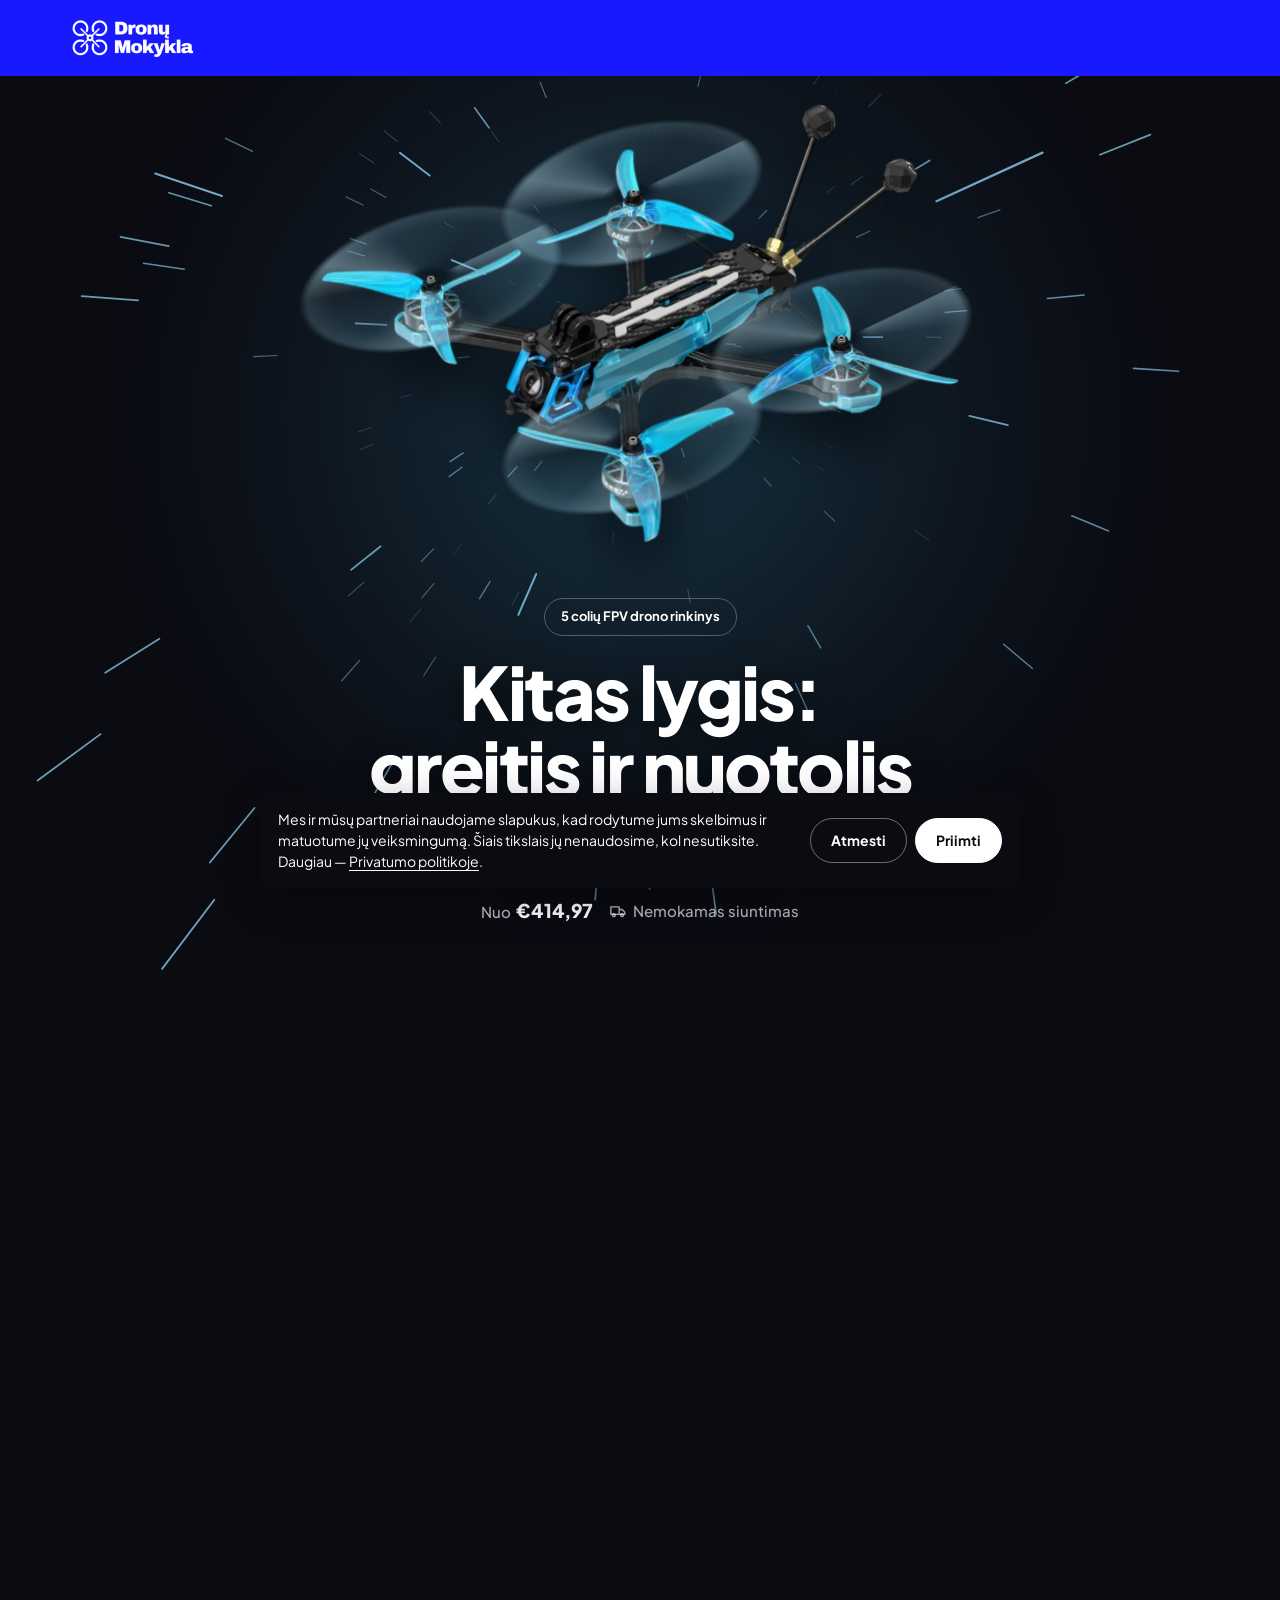
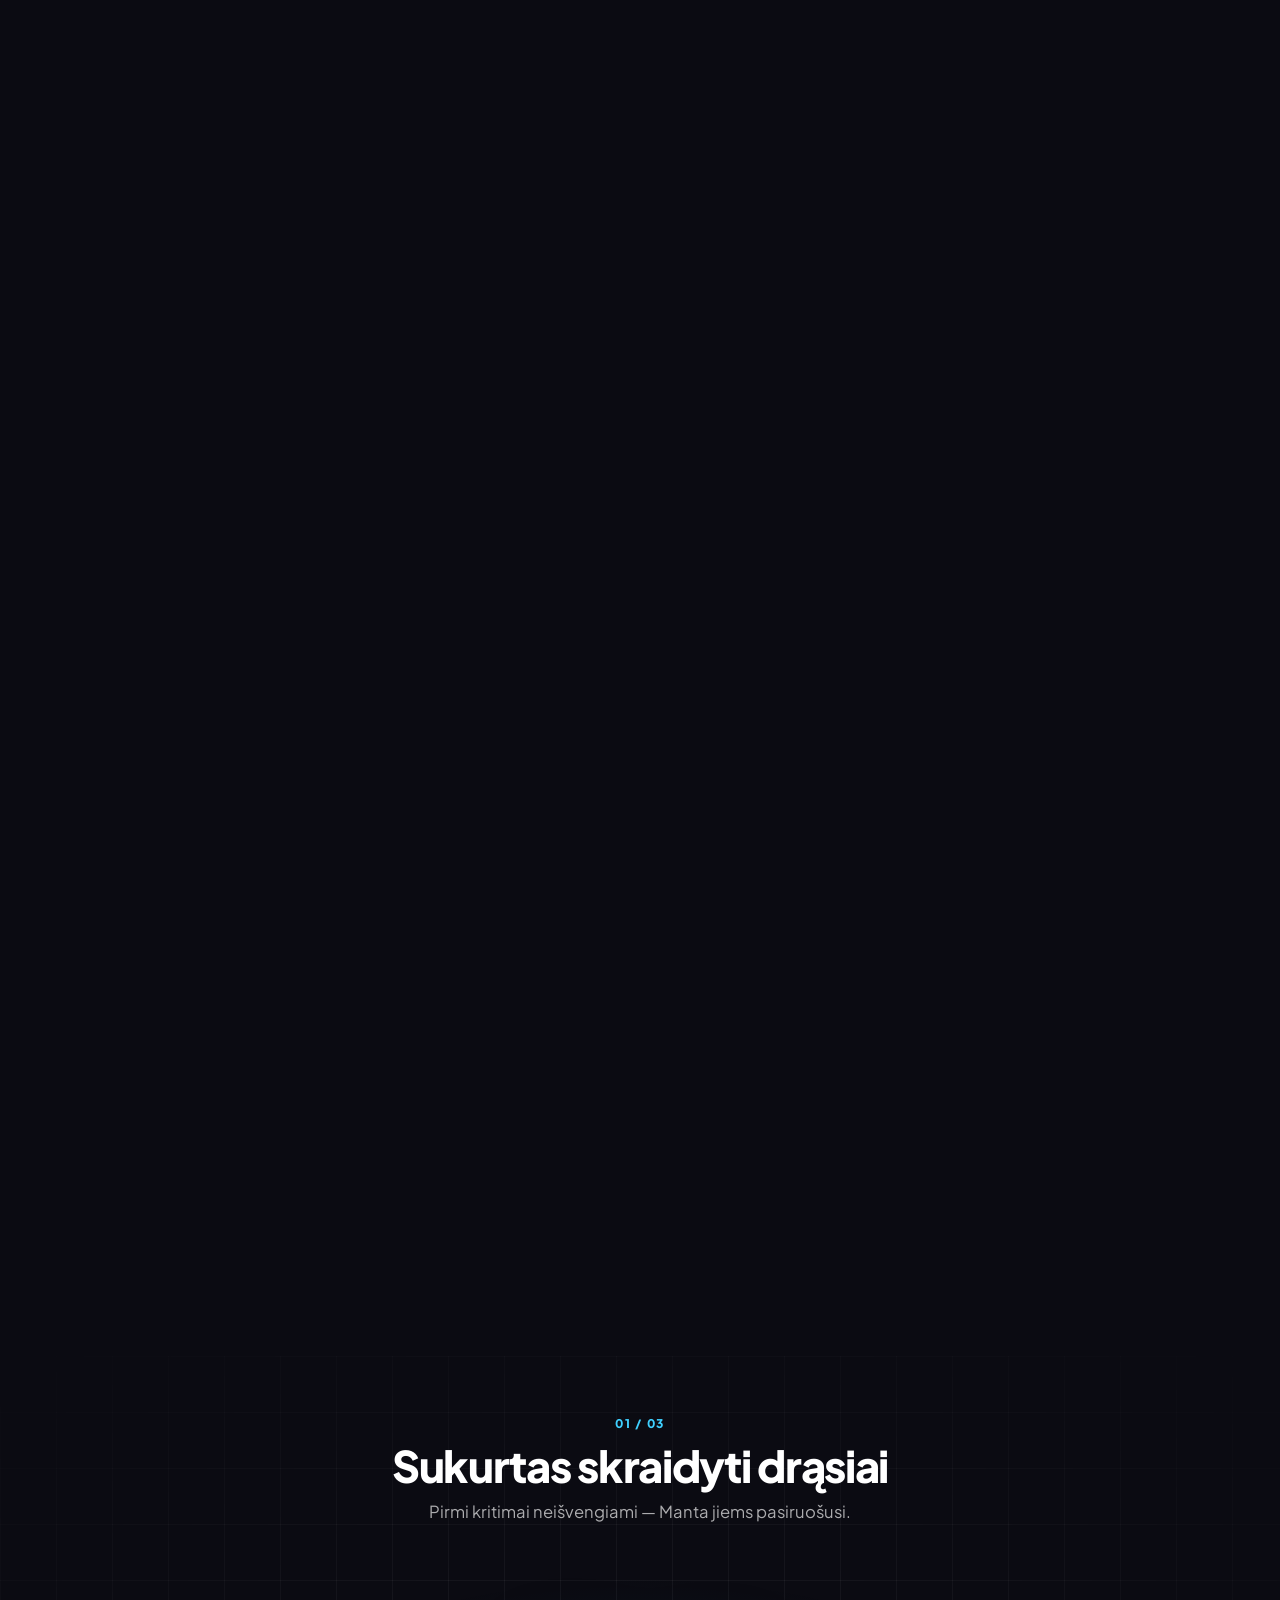
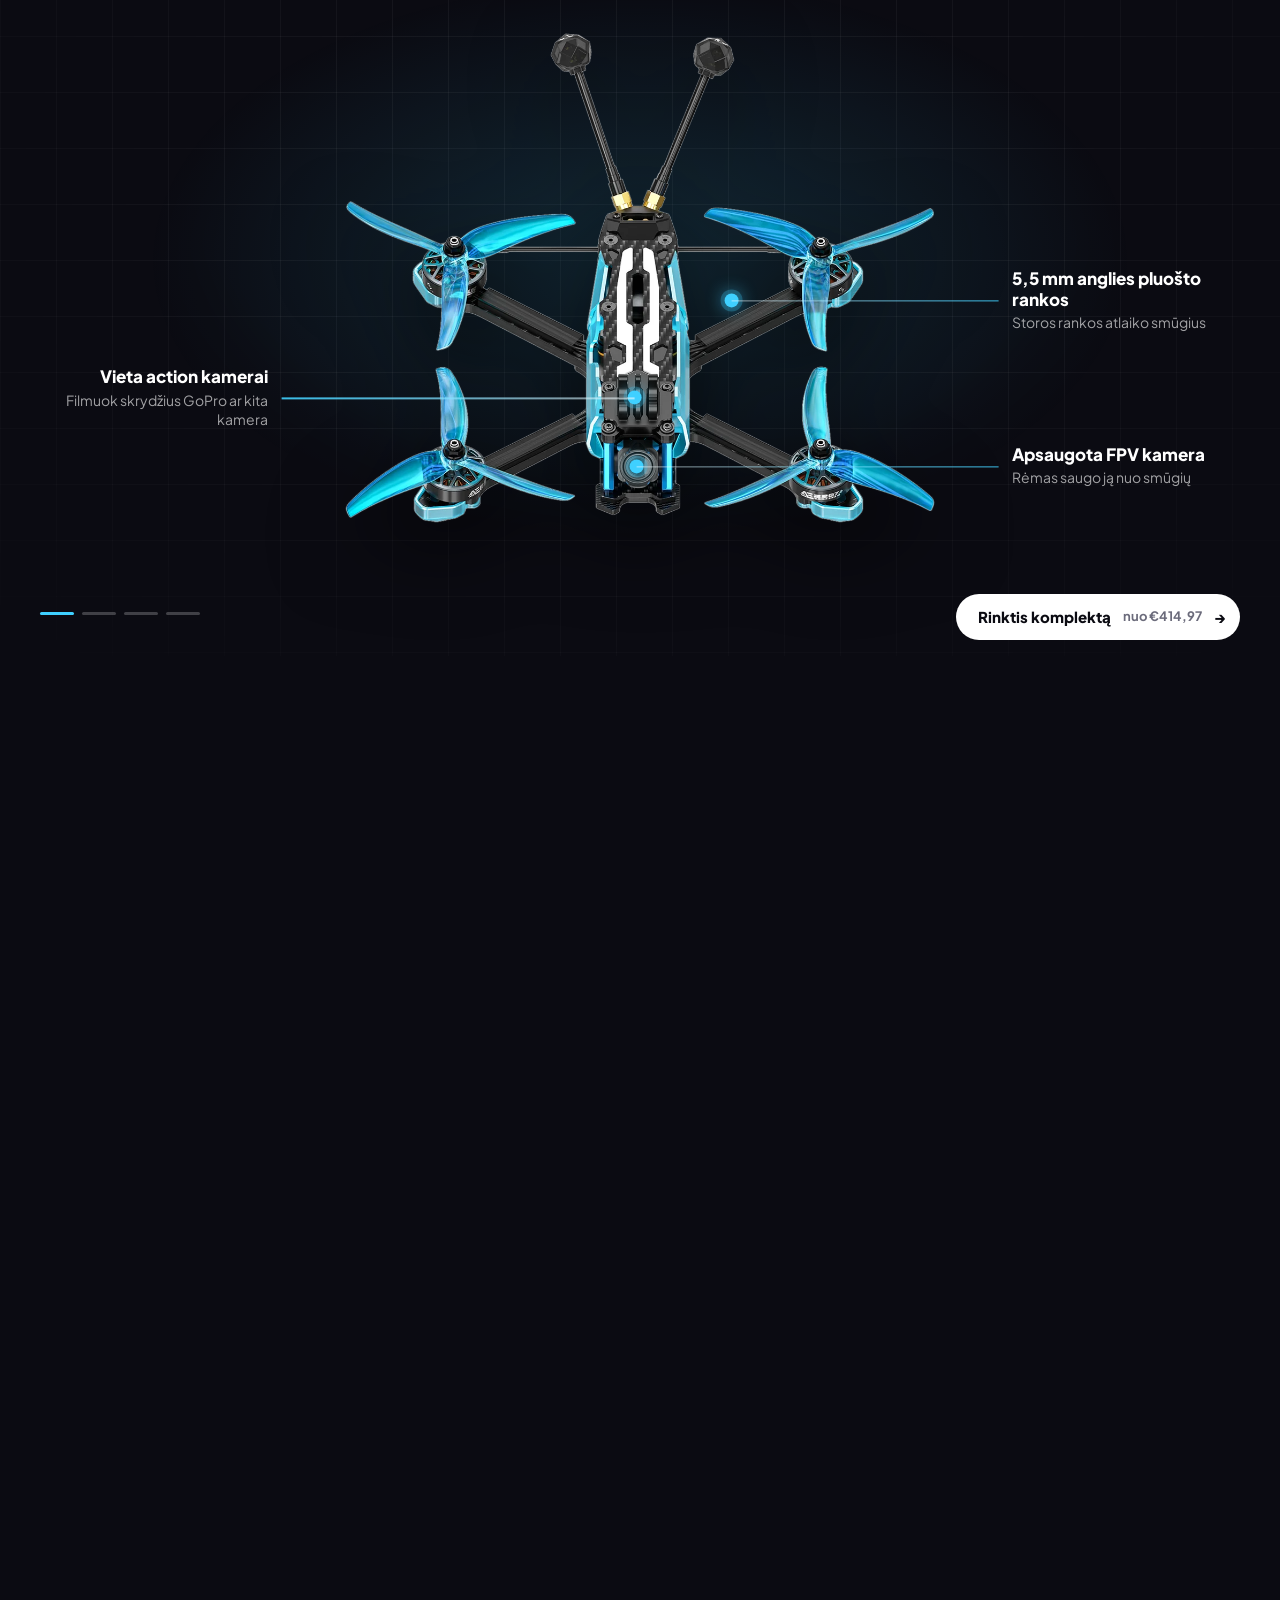
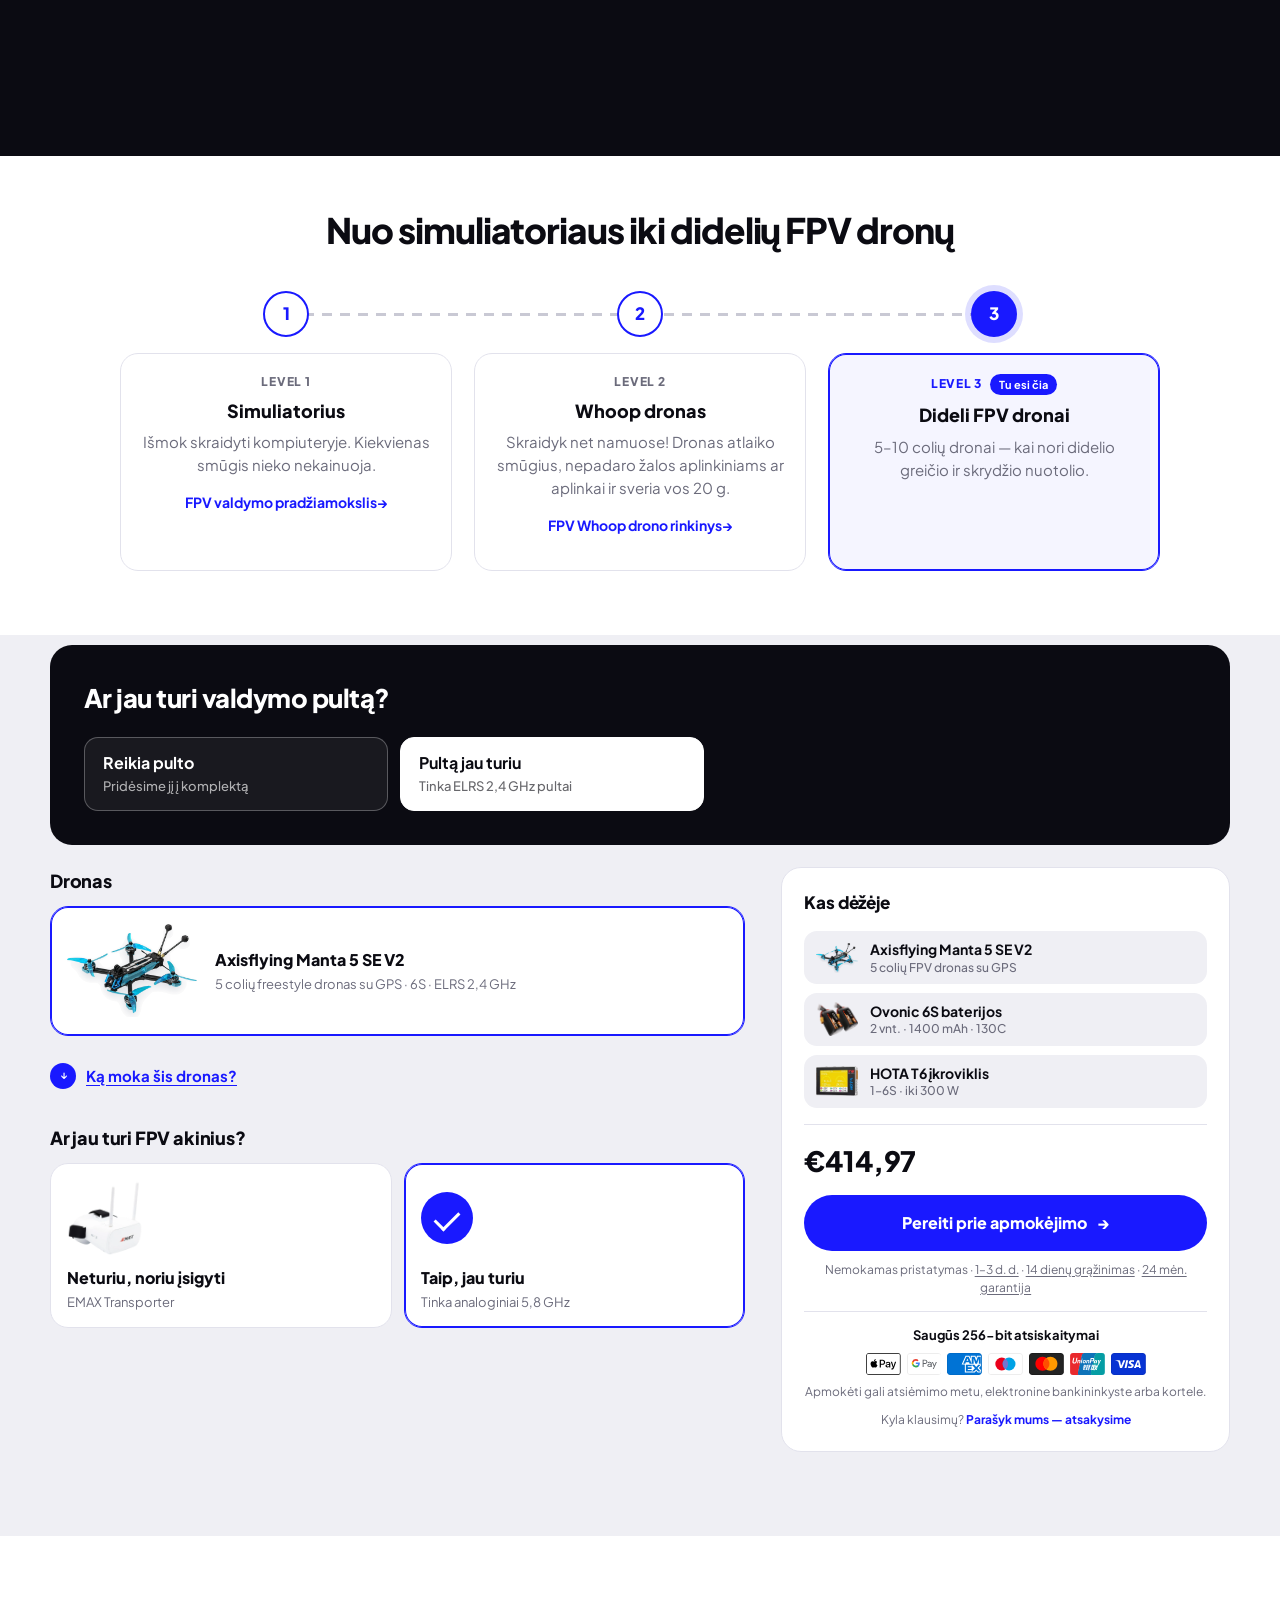
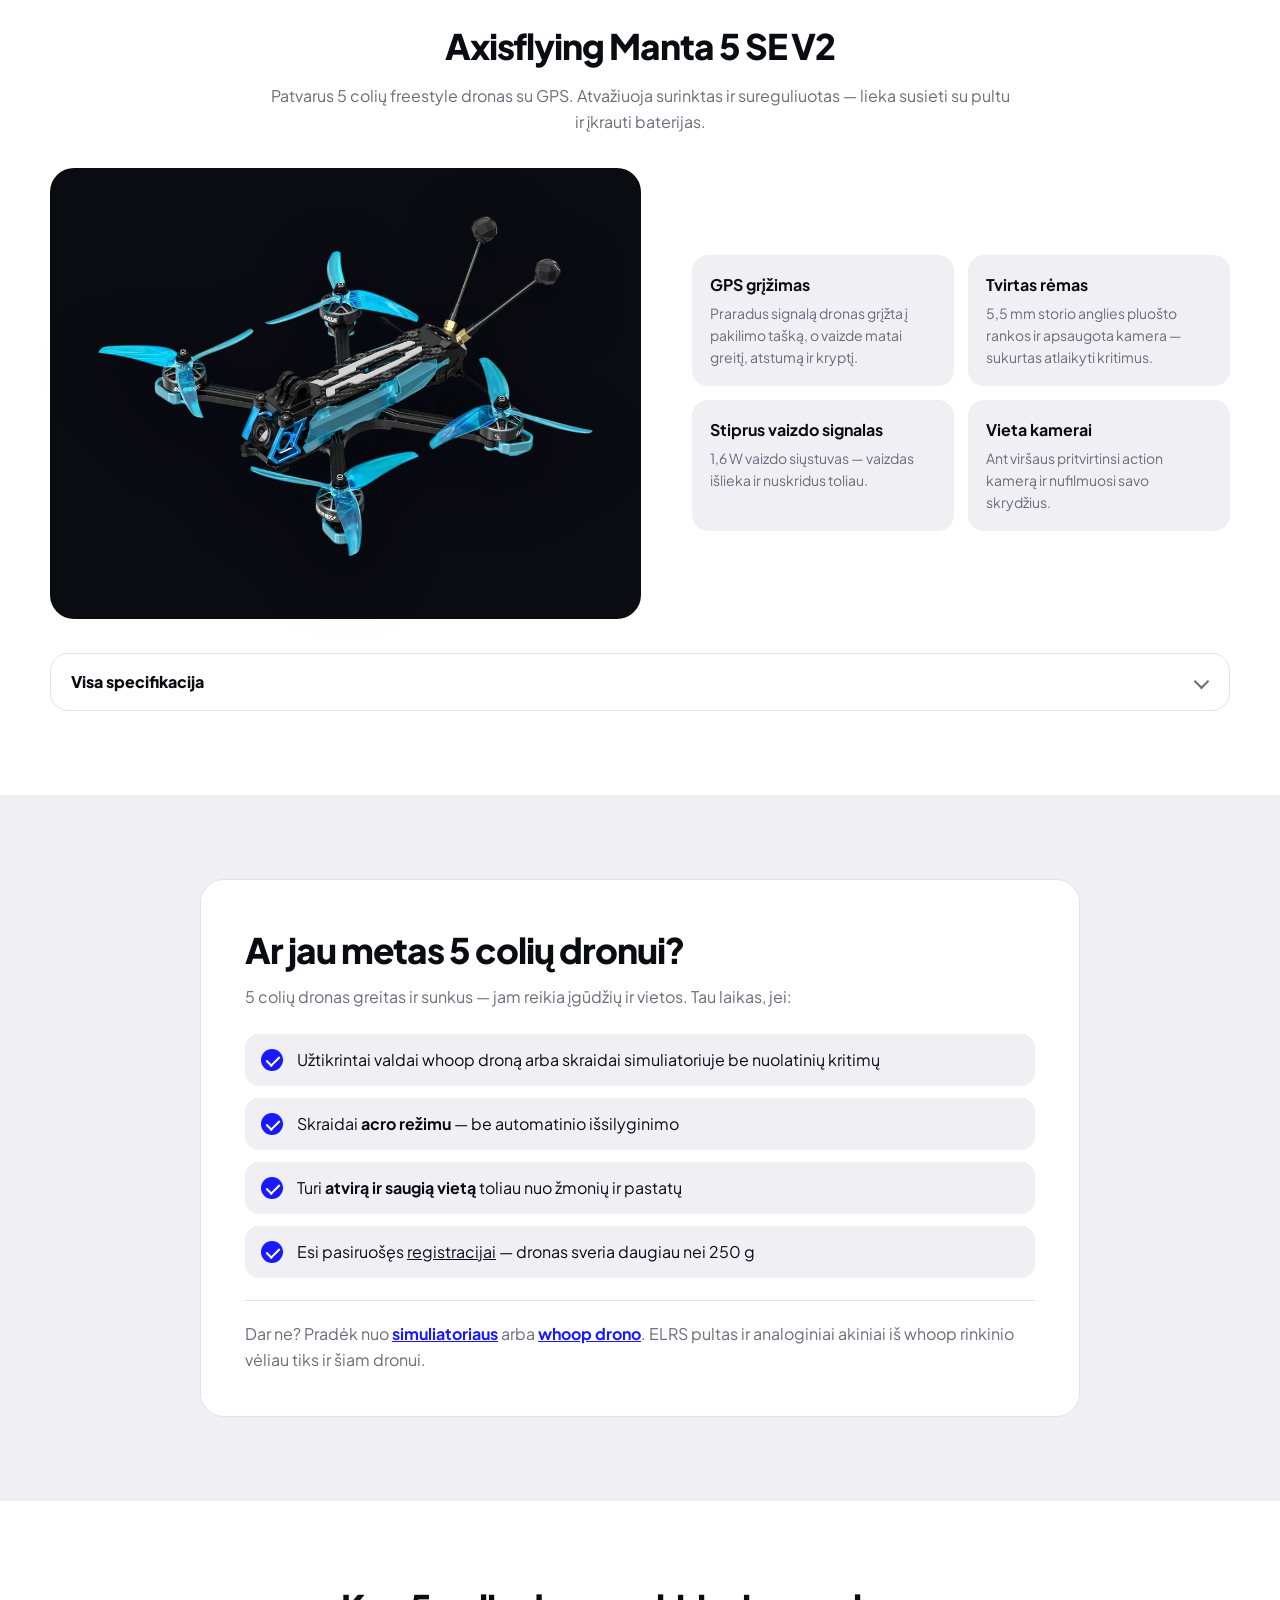
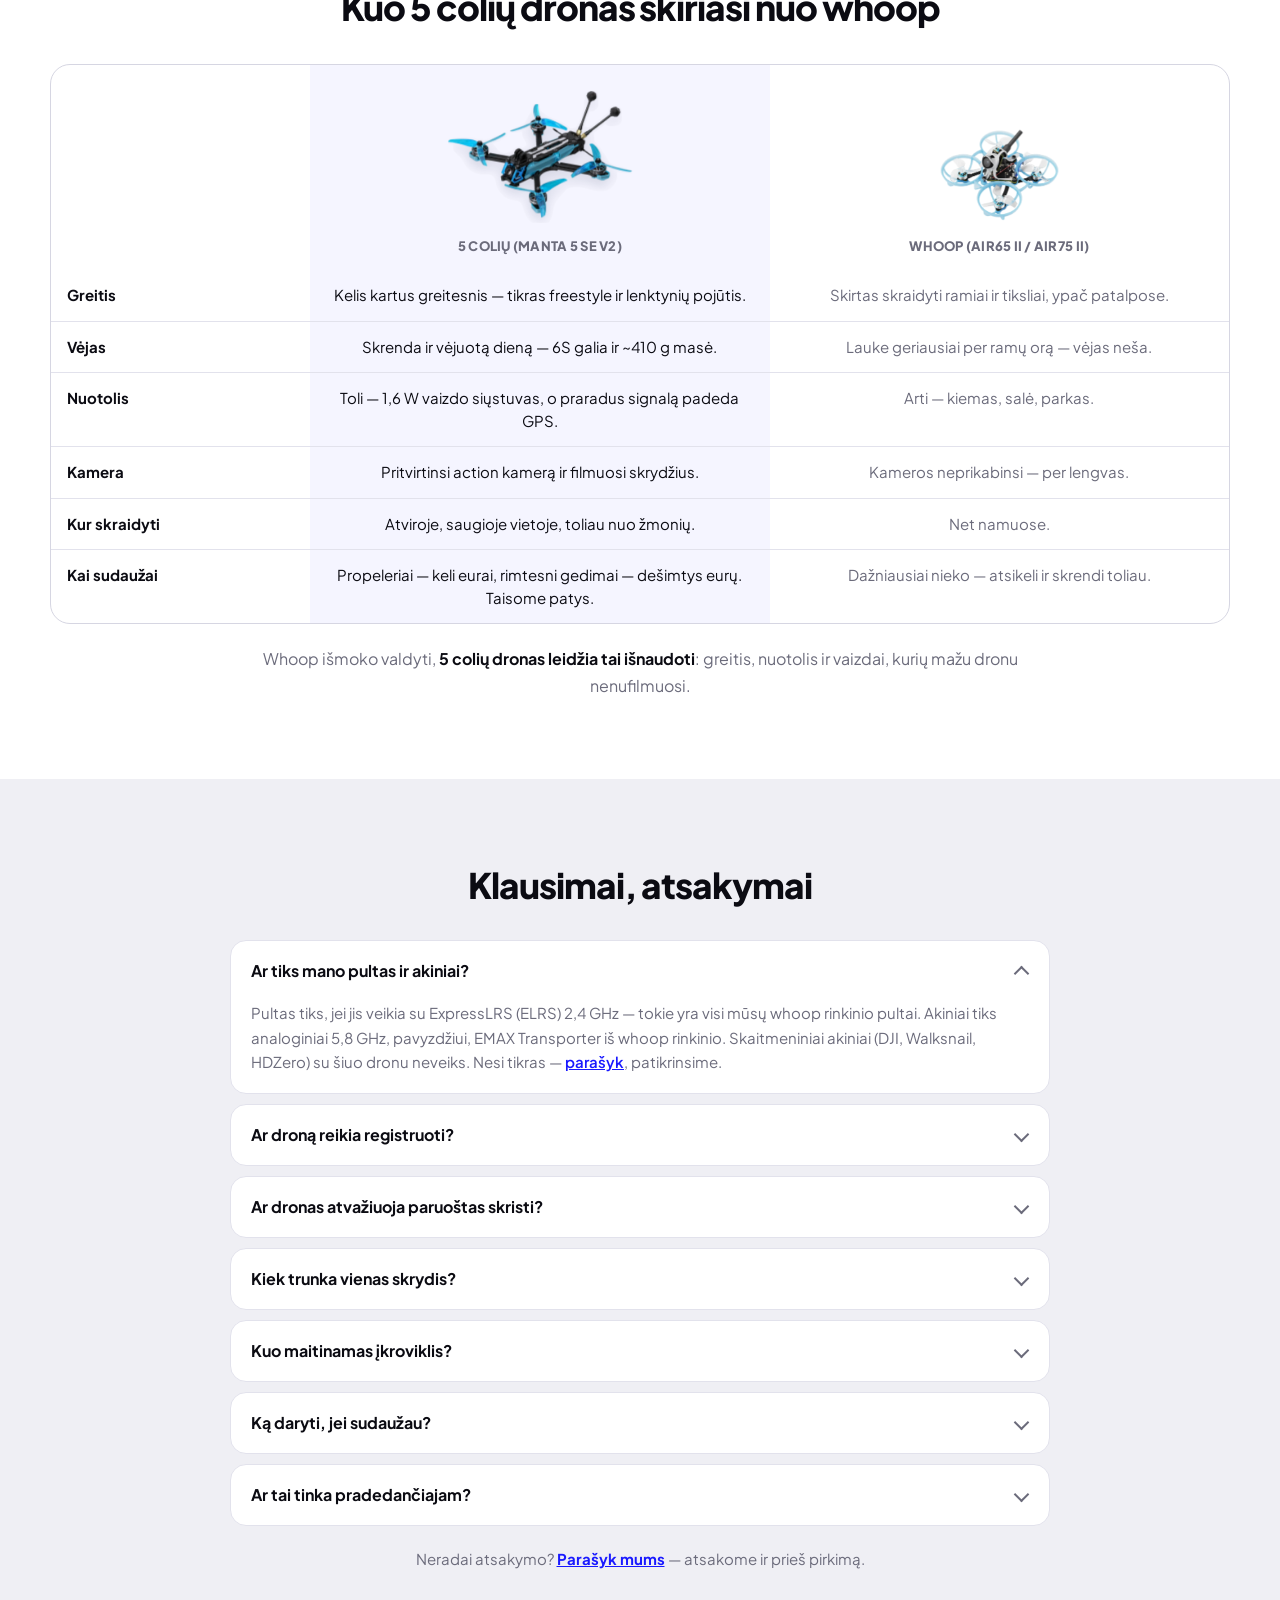
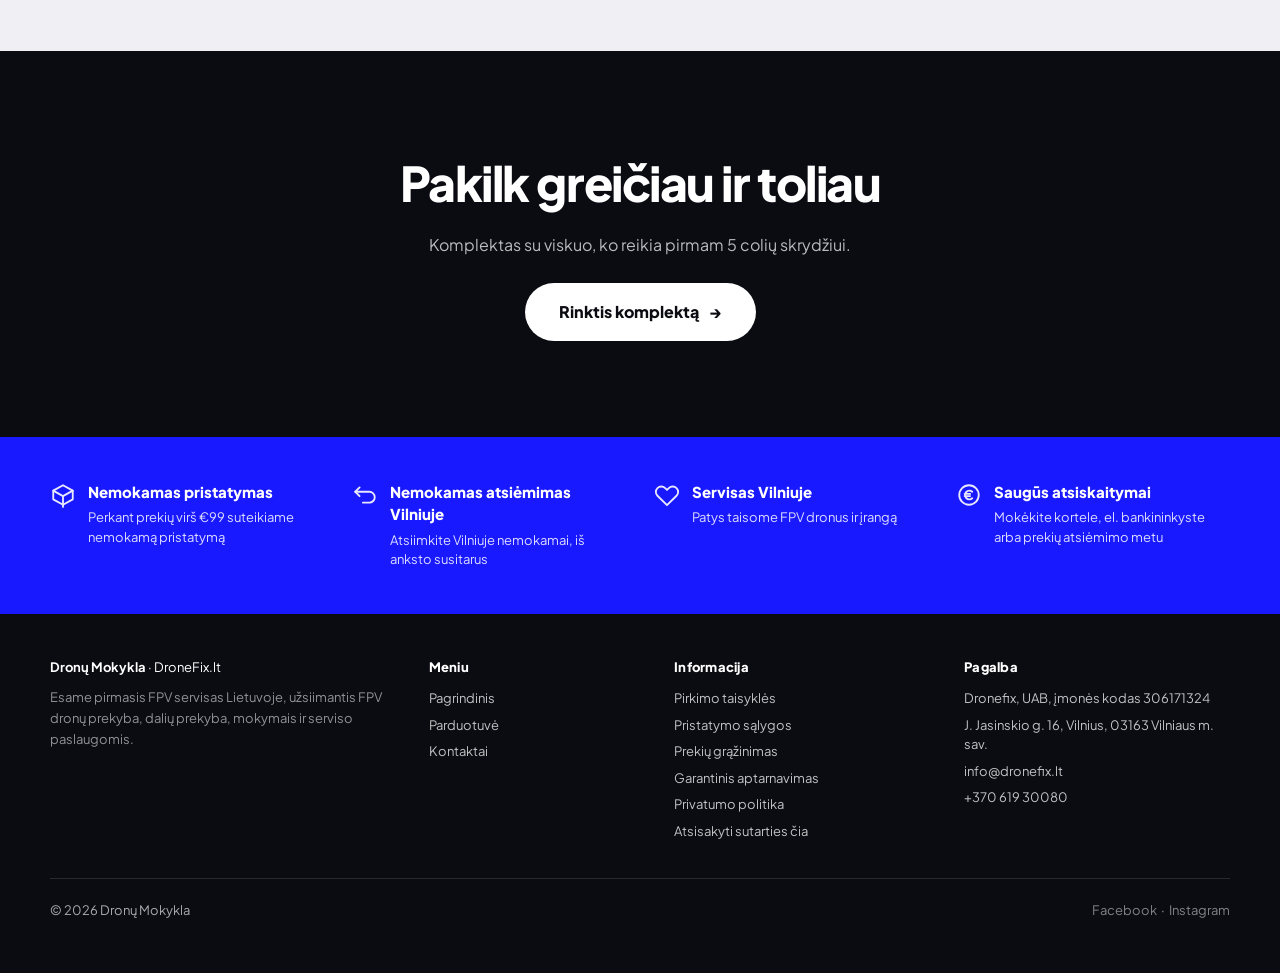
==== 5-coliu/index.html @ 5305d662 "Sukeliamas likęs darbas: politikos, 5 coliu landingas, pelno suvestine, temos failai docs/ - VVTAT r" ====
<!doctype html>
<html lang="lt">
<head>
<meta charset="utf-8">
<meta name="viewport" content="width=device-width,initial-scale=1">
<title>5 colių FPV drono rinkinys — kitas lygis po whoop</title>
<meta name="description" content="Axisflying Manta 5 SE V2 su GPS, baterijos ir įkroviklis. Pultą ir akinius gali pridėti arba naudoti savo. Nuo €414,97.">
<link rel="canonical" href="https://shop.dronumokykla.lt/5-coliu/">

<meta property="og:type" content="product">
<meta property="og:locale" content="lt_LT">
<meta property="og:site_name" content="Dronų Mokykla">
<meta property="og:url" content="https://shop.dronumokykla.lt/5-coliu/">
<meta property="og:title" content="5 colių FPV drono rinkinys — kitas lygis po whoop">
<meta property="og:description" content="Axisflying Manta 5 SE V2 su GPS, baterijos ir įkroviklis. Nuo €414,97.">
<meta property="og:image" content="https://dronumokykla.lt/cdn/shop/files/fpv_new_buld_52b5559f-c65d-49ac-b11f-be925e9e60ec.png?v=1783431412&width=1200">
<meta name="twitter:card" content="summary_large_image">

<link rel="icon" href="/img/icon-32.png" sizes="32x32">
<link rel="apple-touch-icon" href="/img/icon-180.png">
<link rel="icon" href="/img/icon-512.png" sizes="512x512">
<meta name="theme-color" content="#0B0B12">
<link rel="preconnect" href="https://fonts.googleapis.com">
<link rel="preconnect" href="https://fonts.gstatic.com" crossorigin>
<link href="https://fonts.googleapis.com/css2?family=Plus+Jakarta+Sans:wght@400;500;700;800&display=swap" rel="stylesheet">
<style>
:root{
  --blue:#1919FF;
  --ink:#0B0B12;
  --muted:#6B6B7B;
  --line:#E2E2EC;
  --sviesus:#EFEFF4;
  --zalia:#137A3E;
  --zaliaFonas:#E7F6ED;
}
*{box-sizing:border-box;margin:0;padding:0}
/* Paspaudus „Rinktis komplekta" nuslenkam sklandziai, ne soktelim.
   Kartu ir hero animacija persisuka pakeliui, o ne persijungia is karto. */
html{scroll-behavior:smooth}
@media (prefers-reduced-motion:reduce){html{scroll-behavior:auto}}
body{font-family:"Plus Jakarta Sans",system-ui,sans-serif;background:#fff;color:var(--ink);
  font-size:16px;line-height:1.5}
img{display:block;max-width:100%}
button{font:inherit;color:inherit;-webkit-appearance:none;appearance:none}


/* =================== HERO =================== */
/* ===== VIRSUTINE JUOSTA — kaip pradziamokslyje ===== */
.virsus{background:var(--blue)}
.virsus-in{max-width:1180px;margin:0 auto;padding:16px 20px;display:flex;align-items:center}
.virsus-logo{display:inline-flex;align-items:center;min-height:44px}
/* Aiskus aukstis — kitaip narsykle laukia nuotraukos ir turinys pasoka. */
.virsus-logo img{display:block;width:132px;height:38px;object-fit:contain}
.virsus-logo:focus-visible{outline:3px solid #fff;outline-offset:3px;border-radius:6px}
@media (max-width:760px){
  .virsus-in{padding:14px 16px}
  .virsus-logo img{width:112px;height:32px}
}

/* =================== HERO: SKRYDIS I ZIUROVA ===================
   Sekcija aukšta, scena prilipusi. Slenkant dronas artėja (didėja), pakyla
   nosimi ir praskrenda pro kamerą; fone lekia greičio linijos. Dronas —
   nuotrauka iš viršaus be propelerių, paversta 3D plokštumoje (rotateX),
   o propeleriai — besisukantys diskai toje pačioje plokštumoje, todėl
   perspektyva jiems pritaikoma automatiškai. Transformaciją skaičiuoja JS. */
.skrydis{--cian:#3FD0FF;--s0:.62;position:relative;height:calc(100vh * 3.2);height:calc(100svh * 3.2);
  background:var(--ink);color:#fff}
.skr-scena{position:sticky;top:0;height:100vh;height:100svh;overflow:hidden}
.skr-zvaigzdes{position:absolute;inset:0;width:100%;height:100%;display:block}
.skr-svytejimas{position:absolute;left:50%;top:38%;width:120vmax;height:120vmax;margin:-60vmax 0 0 -60vmax;
  background:radial-gradient(closest-side,rgba(63,208,255,.2),rgba(63,208,255,.05) 45%,transparent 70%);
  pointer-events:none}
/* Dronas virsuje, tekstas apacioje. */
.skr-tekstas{position:absolute;left:0;right:0;bottom:clamp(28px,6vh,72px);padding:0 20px;text-align:center;z-index:3;
  will-change:opacity,transform}
.skr-tekstas .chip{display:inline-block;padding:8px 16px;border-radius:999px;
  border:1px solid rgba(255,255,255,.28);font-size:.8125rem;font-weight:700;backdrop-filter:blur(6px)}
.skr-tekstas h1{margin-top:18px;font-size:clamp(2.4rem,6vw,4.6rem);font-weight:800;
  line-height:1.02;letter-spacing:-.035em;text-shadow:0 6px 30px rgba(0,0,0,.6)}
.skrydis .cta{display:inline-flex;align-items:center;gap:10px;margin-top:24px;
  padding:16px 32px;border-radius:999px;text-decoration:none;font-weight:800;font-size:1.0625rem;
  background:#fff;color:var(--ink);box-shadow:0 10px 30px rgba(0,0,0,.35)}
.skrydis .kaina{margin-top:14px;display:flex;align-items:center;justify-content:center;
  flex-wrap:wrap;gap:6px 16px;font-size:.9375rem;font-weight:500;line-height:1.2}
.skrydis .kaina-nuo{color:rgba(255,255,255,.72)}
.skrydis .kaina-nuo b{color:#fff;font-weight:800;font-size:1.1875rem;letter-spacing:-.01em;margin-left:2px}
.skrydis .kaina-siunt{display:inline-flex;align-items:center;gap:6px;color:rgba(255,255,255,.72)}
.skrydis .kaina-siunt svg{width:18px;height:18px;flex:0 0 auto}

/* Tikra 3/4 nuotrauka su propeleriais — jokio 3D tempimo, tik mastelis. */
.skr-dronas{position:absolute;left:50%;top:34%;width:min(92vw,1100px);z-index:2;
  will-change:transform,filter;transform:translate(-50%,-50%) scale(var(--s0))}
.skr-dronas > img{width:100%;height:auto;filter:drop-shadow(0 40px 50px rgba(0,0,0,.7))}
/* Propelerio sukimosi diskas ant nuotraukoje esancio propelerio. Apskritimas
   paverciamas elipse ta pacia afinine matrica, kuri virsaus vaizda atvaizduoja
   i si 3/4 kampa (apskaiciuota is keturiu varikliu vietu), todel diskas guli
   tiksliai propeleriu plokstumoje. Skersmuo — 5,1" propelerio. */
.prop{position:absolute;left:calc(var(--x) * 100%);top:calc(var(--y) * 100%);
  width:38.5%;aspect-ratio:1;border-radius:50%;pointer-events:none;
  transform:translate(-50%,-50%) matrix(.4993,.4029,-.9506,.4525,0,0);
  background:radial-gradient(closest-side,transparent 0 12%,rgba(170,230,255,.04) 13%,
    rgba(170,230,255,.08) 75%,rgba(190,240,255,.16) 94%,transparent 100%)}
.prop::before{content:"";position:absolute;inset:0;border-radius:50%;
  background:conic-gradient(from 0deg,
    rgba(200,240,255,.34) 0deg,rgba(120,210,255,.08) 34deg,transparent 90deg,
    rgba(200,240,255,.34) 120deg,rgba(120,210,255,.08) 154deg,transparent 210deg,
    rgba(200,240,255,.34) 240deg,rgba(120,210,255,.08) 274deg,transparent 330deg);
  -webkit-mask:radial-gradient(closest-side,transparent 14%,#000 22%,#000 92%,transparent 100%);
          mask:radial-gradient(closest-side,transparent 14%,#000 22%,#000 92%,transparent 100%);
  animation:suktis .11s linear infinite;filter:blur(1.2px)}
.prop--atv::before{animation-direction:reverse}
@keyframes suktis{to{transform:rotate(360deg)}}

@media (prefers-reduced-motion:reduce){ .prop::before{animation:none} }
@media (max-width:760px){
  .skrydis{--s0:1}
  .skr-tekstas{bottom:28px}
  .skr-tekstas h1{font-size:2.3rem;margin-top:14px}
  .skr-tekstas .chip{padding:6px 13px;font-size:.75rem}
  .skrydis .cta{margin-top:18px;padding:14px 26px;font-size:.9375rem}
  .skrydis .kaina{font-size:.8125rem;gap:4px 12px}
  .skrydis .kaina-nuo b{font-size:1rem}
  .skr-dronas{top:32%}
}

/* =================== DRONO APZIURA: SLINKIMO ISTORIJA ===================
   Sekcija aukšta (kelis ekranus), o scena joje prilipusi prie viršaus.
   Slenkant keičiasi tik aktyvus žingsnis: dronas „pasisuka" į kitą kampą,
   o ant jo atsiranda taškai su užrašais. Taškų vietos (--x, --y) — dalys
   nuo nuotraukos pločio ir aukščio, todėl nepriklauso nuo ekrano dydžio. */
.istorija{--cian:#3FD0FF;position:relative;height:calc(100vh * 4);height:calc(100svh * 4);
  background:var(--ink);color:#fff}
.scena{position:sticky;top:0;height:100vh;height:100svh;overflow:hidden}
.scena-fonas{position:absolute;inset:0;pointer-events:none;
  background:
    radial-gradient(55% 45% at 50% 56%,rgba(63,208,255,.16),transparent 70%),
    linear-gradient(rgba(255,255,255,.045) 1px,transparent 1px) 0 0/56px 56px,
    linear-gradient(90deg,rgba(255,255,255,.045) 1px,transparent 1px) 0 0/56px 56px;
  -webkit-mask:radial-gradient(75% 70% at 50% 50%,#000 40%,transparent 100%);
          mask:radial-gradient(75% 70% at 50% 50%,#000 40%,transparent 100%)}

.zingsnis{position:absolute;inset:0;opacity:0;visibility:hidden;perspective:1400px;
  transition:opacity .55s ease,visibility 0s linear .55s}
.zingsnis.aktyvus{opacity:1;visibility:visible;transition:opacity .55s ease,visibility 0s}

.z-tekstas{position:absolute;left:0;right:0;top:clamp(20px,6vh,64px);padding:0 20px;
  text-align:center;z-index:3}
.z-nr{display:inline-block;font-size:.75rem;font-weight:800;letter-spacing:.14em;
  color:var(--cian)}
.z-tekstas h2{margin-top:8px;font-size:clamp(1.7rem,3.4vw,2.8rem);font-weight:800;
  letter-spacing:-.03em;line-height:1.08}
.z-tekstas p{margin:10px auto 0;max-width:52ch;color:rgba(255,255,255,.66);
  font-size:clamp(.9375rem,1.3vw,1.0625rem);line-height:1.55}
.z-tekstas .chip{display:inline-block;padding:8px 16px;border-radius:999px;
  border:1px solid rgba(255,255,255,.28);font-size:.8125rem;font-weight:700}
.z-tekstas h1{margin-top:18px;font-size:clamp(2.3rem,5.6vw,4.2rem);font-weight:800;
  line-height:1.03;letter-spacing:-.035em}
.istorija .cta{display:inline-flex;align-items:center;gap:10px;margin-top:24px;
  padding:16px 32px;border-radius:999px;text-decoration:none;font-weight:800;font-size:1.0625rem;
  background:#fff;color:var(--ink);box-shadow:0 10px 30px rgba(0,0,0,.3)}
.kaina{margin-top:14px;display:flex;align-items:center;justify-content:center;
  flex-wrap:wrap;gap:6px 16px;font-size:.9375rem;font-weight:500;line-height:1.2}
.kaina-nuo{color:rgba(255,255,255,.72)}
.kaina-nuo b{color:#fff;font-weight:800;font-size:1.1875rem;letter-spacing:-.01em;margin-left:2px}
.kaina-siunt{display:inline-flex;align-items:center;gap:6px;color:rgba(255,255,255,.72)}
.kaina-siunt svg{width:18px;height:18px;flex:0 0 auto}
.z-rodikliai{display:flex;flex-wrap:wrap;justify-content:center;gap:8px;margin-top:16px;
  list-style:none}
.z-rodikliai li{padding:7px 14px;border-radius:999px;background:rgba(63,208,255,.1);
  border:1px solid rgba(63,208,255,.35);font-size:.8125rem;font-weight:700}

/* --- Dronas. --bw — nuotraukos plotis; ribojamas ir pagal ekrano aukštį,
   kad žemame ekrane dronas neužliptų ant antraštės. --- */
.z-dronas{position:absolute;left:50%;top:var(--cy,57%);width:var(--bw);z-index:2;
  transform:translate(-50%,-50%)}
.z-dronas > img{width:100%;height:auto;
  filter:drop-shadow(0 30px 40px rgba(0,0,0,.6));
  transform:rotateY(32deg) rotateX(8deg) scale(.86) translateX(8%);opacity:0;
  transition:transform .8s cubic-bezier(.2,.7,.2,1),opacity .5s ease}
.aktyvus .z-dronas > img{transform:none;opacity:1}
.buvo .z-dronas > img{transform:rotateY(-32deg) rotateX(-6deg) scale(.86) translateX(-8%)}
.zd--virsus{--bw:min(46vw,calc((100svh - 300px) * 1.2),700px);--cy:58%}
.zd--galas {--bw:min(52vw,calc((100svh - 300px) * 1.5),800px);--cy:59%}
.zd--apacia{--bw:min(40vw,calc((100svh - 340px) * 1.04),600px);--cy:62%}

/* --- Taškai ir užrašai --- */
.tsk{position:absolute;left:calc(var(--x) * 100%);top:calc(var(--y) * 100%);width:0;height:0}
.tsk::before{content:"";position:absolute;left:-7px;top:-7px;width:14px;height:14px;
  border-radius:50%;background:var(--cian);box-shadow:0 0 0 4px rgba(63,208,255,.25),0 0 18px var(--cian);
  transform:scale(0);transition:transform .35s cubic-bezier(.3,1.6,.5,1) calc(.45s + var(--i) * .14s)}
.tsk::after{content:"";position:absolute;left:-7px;top:-7px;width:14px;height:14px;border-radius:50%;
  border:1.5px solid var(--cian);opacity:0}
.aktyvus .tsk::before{transform:scale(1)}
.aktyvus .tsk::after{animation:pulsas 2.2s ease-out calc(.9s + var(--i) * .14s) infinite}
@keyframes pulsas{0%{transform:scale(1);opacity:.8}100%{transform:scale(3.2);opacity:0}}
.tsk-lin{position:absolute;top:0;height:1.5px;background:linear-gradient(90deg,rgba(63,208,255,.9),rgba(255,255,255,.55));
  transform:scaleX(0);transition:transform .45s ease calc(.6s + var(--i) * .14s)}
.tsk--k .tsk-lin{right:0;width:calc(var(--x) * var(--bw) + var(--uz,64px));transform-origin:100% 50%}
.tsk--d .tsk-lin{left:0;width:calc((1 - var(--x)) * var(--bw) + var(--uz,64px));transform-origin:0 50%;
  background:linear-gradient(90deg,rgba(255,255,255,.55),rgba(63,208,255,.9))}
.aktyvus .tsk-lin{transform:scaleX(1)}
.tsk-lab{position:absolute;top:0;width:230px;transform:translateY(-50%);opacity:0;
  transition:opacity .4s ease calc(.85s + var(--i) * .14s)}
.tsk--k .tsk-lab{right:calc(var(--x) * var(--bw) + var(--uz,64px) + 14px);text-align:right}
.tsk--d .tsk-lab{left:calc((1 - var(--x)) * var(--bw) + var(--uz,64px) + 14px)}
.aktyvus .tsk-lab{opacity:1}
.tsk-lab b{display:block;font-size:1.0625rem;font-weight:800;line-height:1.25}
.tsk-lab span{display:block;margin-top:3px;font-size:.875rem;color:rgba(255,255,255,.62);line-height:1.4}
.z-sarasas{display:none}

/* --- Rinkinys paskutiniame žingsnyje: daiktai atskrenda iš šonų --- */
.rink{position:absolute;left:50%;top:64%;width:0;height:0;z-index:2}
.rink img{position:absolute;left:0;top:0;width:var(--w);max-width:none;
  filter:drop-shadow(0 18px 28px rgba(0,0,0,.55));opacity:0;
  transform:translate(-50%,-50%) translate(calc(var(--x) * 2.2px),calc(var(--y) * 1px + 120px)) rotate(var(--r,0deg)) scale(.7);
  transition:transform .8s cubic-bezier(.2,.7,.2,1) calc(var(--i) * .08s),opacity .5s ease calc(var(--i) * .08s)}
.aktyvus .rink img{opacity:1;transform:translate(-50%,-50%) translate(calc(var(--x) * 1px),calc(var(--y) * 1px)) rotate(var(--r,0deg))}
.rink .r-dronas {--w:min(40vw,520px);--x:0;--y:-40;--i:0}
.rink .r-akiniai{--w:230px;--x:-290;--y:110;--i:1;--r:-6deg}
.rink .r-pocket {--w:170px;--x:300;--y:120;--i:2;--r:10deg}
.rink .r-bat    {--w:200px;--x:-430;--y:-60;--i:3;--r:-14deg}
.rink .r-krov   {--w:150px;--x:440;--y:-50;--i:4;--r:12deg}

/* --- Apatinė juosta: eiga ir mygtukas --- */
.scena-apacia{position:absolute;left:0;right:0;bottom:0;z-index:4;display:flex;align-items:center;
  justify-content:space-between;gap:16px;padding:16px clamp(16px,4vw,40px) calc(16px + env(safe-area-inset-bottom));
  transition:opacity .4s ease,transform .4s ease}
.eiga{display:flex;gap:8px;list-style:none}
.eiga button{width:34px;height:24px;border:0;background:transparent;cursor:pointer;position:relative}
.eiga button::before{content:"";position:absolute;left:0;right:0;top:50%;height:3px;margin-top:-1.5px;
  border-radius:3px;background:rgba(255,255,255,.22);transition:background .3s}
.eiga button[aria-current="step"]::before{background:var(--cian)}
.apacia-cta{display:inline-flex;align-items:center;gap:12px;padding:12px 14px 12px 22px;border-radius:999px;
  background:#fff;color:var(--ink);text-decoration:none;font-weight:800;font-size:.9375rem;
  transition:opacity .4s ease,transform .4s ease}
.apacia-cta em{font-style:normal;font-weight:700;color:var(--muted);font-size:.8125rem}
.slink{position:absolute;left:50%;bottom:78px;transform:translateX(-50%);z-index:3;
  display:inline-flex;flex-direction:column;align-items:center;gap:6px;color:rgba(255,255,255,.6);
  font-size:.8125rem;font-weight:700;text-decoration:none}
.slink i{width:22px;height:34px;border:1.5px solid rgba(255,255,255,.45);border-radius:12px;position:relative}
.slink i::after{content:"";position:absolute;left:50%;top:7px;width:3px;height:7px;margin-left:-1.5px;
  border-radius:2px;background:#fff;animation:ratukas 1.8s ease-in-out infinite}
@keyframes ratukas{0%{transform:translateY(0);opacity:1}70%{transform:translateY(10px);opacity:0}100%{opacity:0}}

@media (prefers-reduced-motion:reduce){
  .z-dronas > img,.buvo .z-dronas > img{transform:none;transition:opacity .3s}
  .aktyvus .tsk::after{animation:none}
  .rink img{transition:opacity .3s}
}

/* --- Tabletė ir telefonas: užrašai ne šonuose, o sąraše po dronu,
   o taškai sunumeruoti. Šonuose tokiame plotyje vietos nėra. --- */
@media (max-width:1023px){
  .zingsnis .tsk-lin,.zingsnis .tsk-lab{display:none}
  .tsk::before{left:-12px;top:-12px;width:24px;height:24px;content:attr(data-n);
    color:var(--ink);font-size:.75rem;font-weight:800;display:flex;align-items:center;justify-content:center;
    box-shadow:0 0 0 3px rgba(63,208,255,.3),0 0 14px var(--cian)}
  .tsk::after{left:-12px;top:-12px;width:24px;height:24px}
  .z-sarasas{display:grid;gap:10px;position:absolute;left:16px;right:16px;bottom:88px;z-index:3;
    list-style:none;counter-reset:n;max-width:560px;margin:0 auto}
  .z-sarasas li{position:relative;padding-left:36px;counter-increment:n;opacity:0;transform:translateY(8px);
    transition:opacity .4s ease calc(.5s + var(--i,0) * .1s),transform .4s ease calc(.5s + var(--i,0) * .1s)}
  .aktyvus .z-sarasas li{opacity:1;transform:none}
  .z-sarasas li::before{content:counter(n);position:absolute;left:0;top:1px;width:24px;height:24px;border-radius:50%;
    background:var(--cian);color:var(--ink);font-size:.75rem;font-weight:800;display:flex;align-items:center;justify-content:center}
  .z-sarasas b{display:block;font-size:.9375rem;line-height:1.3}
  .z-sarasas span{display:block;font-size:.8125rem;color:rgba(255,255,255,.6);line-height:1.35}
  .zd--virsus{--bw:min(82vw,calc((100svh - 400px) * 1.2),560px);--cy:45%}
  .zd--galas {--bw:min(94vw,calc((100svh - 400px) * 1.5),640px);--cy:44%}
  .zd--apacia{--bw:min(66vw,calc((100svh - 480px) * 1.04),460px);--cy:52%}
  .rink .r-dronas {--w:min(74vw,440px);--x:0;--y:-50}
  .rink .r-akiniai{--w:min(34vw,200px);--x:-95;--y:95}
  .rink .r-pocket {--w:min(26vw,150px);--x:110;--y:105}
  .rink .r-bat    {--w:min(28vw,160px);--x:-130;--y:-150}
  .rink .r-krov   {--w:min(22vw,120px);--x:135;--y:-140}
  .rink{top:60%}
}
@media (max-width:620px){
  .z-tekstas{top:18px}
  .z-tekstas h2{font-size:1.5rem}
  .z-tekstas p{font-size:.875rem;margin-top:6px}
  .z-tekstas h1{font-size:2.1rem;margin-top:14px}
  .z-tekstas .chip{padding:6px 13px;font-size:.75rem}
  .istorija .cta{margin-top:18px;padding:14px 26px;font-size:.9375rem}
  .kaina{font-size:.8125rem;gap:4px 12px}
  .kaina-nuo b{font-size:1rem}
  .z-rodikliai{margin-top:10px;gap:6px}
  .z-rodikliai li{padding:5px 11px;font-size:.75rem}
  .scena-apacia{padding:12px 16px calc(12px + env(safe-area-inset-bottom))}
  .eiga{gap:4px}
  .eiga button{width:22px}
  .apacia-cta{padding:11px 12px 11px 18px;font-size:.875rem}
  .apacia-cta em{display:none}
  .slink{bottom:84px}
}
/* ===== PAGALBOS NUORODOS IR PULTU PALYGINIMAS =====
   Perkelta is pradziamokslio puslapio. Kainos eilutes cia nera —
   rinkinio kainos priklauso ir nuo drono su akiniais, todel kaina
   rodoma tik viena karta, prie mygtuko. */
.dm-help-link{display:inline-flex;align-items:center;gap:10px;flex-wrap:wrap;
  font-weight:700;font-size:0.9375rem;color:var(--blue);text-decoration:none;
  min-height:44px;}
.dm-help-label{text-decoration:underline;text-underline-offset:3px;}
.dm-help-icon{display:inline-flex;align-items:center;justify-content:center;
  width:26px;height:26px;border-radius:50%;background:var(--blue);color:#fff;
  font-size:0.625rem;text-decoration:none;flex:0 0 auto;}
.dm-pagalba{margin-top:18px;}
/* ===== PULTŲ PALYGINIMO LENTELĖ =====
   Vizualas pagal Fausto maketą, spalvos — tik firminės. Telefone lentelė
   slenka į šoną, nes trijų stulpelių suspausti iki 375 px neįmanoma
   neprarandant įskaitomumo. */
.dm-help-link--cmp{margin-left:26px;}
@media (max-width:620px){
  .dm-help-link--cmp{margin-left:0;margin-top:12px;}
  .dm-help-link{display:flex;}
}
.dm-cmp-blokas{margin-top:clamp(36px,5vw,52px);border:1px solid var(--line);
  border-radius:20px;overflow:hidden;background:#fff;
}
.dm-cmp-intro{padding:clamp(22px,3vw,34px);}
@media (min-width:900px){
  /* Plačiame ekrane iztraukiam tekstą į kairę, kaip makete. */
  .dm-cmp-intro{max-width:62ch;}
}
.dm-cmp-h{font-size:clamp(1.4rem,2.6vw,1.875rem);}
.dm-cmp-lead{margin-top:10px;color:var(--muted);font-size:1rem;line-height:1.55;
  max-width:46ch;}
/* Ikonos varnelė turi likti balta — bendra span taisyklė ją nudažydavo pilkai. */

.dm-cmp{overflow-x:auto;-webkit-overflow-scrolling:touch;
  border-top:1px solid var(--line);}
.dm-cmp table{width:100%;border-collapse:collapse;min-width:640px;}
.dm-cmp th,.dm-cmp td{padding:14px 16px;text-align:left;
  border-bottom:1px solid var(--line);font-size:0.9375rem;line-height:1.45;
  vertical-align:middle;}
/* Reikšmės centruojamos, eilučių pavadinimai lieka kairėje. */
.dm-cmp td{text-align:center;}
.dm-cmp td .dm-cmp-su-zenklu{justify-content:center;}
.dm-cmp td.dm-cmp-c .dm-cmp-z{margin:0 auto;}
.dm-cmp thead th{background:#fff;border-bottom:2px solid var(--ink);
  text-align:center;vertical-align:top;padding:20px 16px 18px;}
/* Pavadinimui rezervuojam dvi eilutes — kitaip vienos eilutės pavadinimas
   („Pocket") pakiltų aukščiau nei dviejų eilučių („LiteRadio 2 SE"). */
.dm-cmp-pav{min-height:2.6em;}
.dm-cmp thead th:first-child{border-bottom-color:var(--line);}
.dm-cmp tbody th{font-weight:600;color:var(--ink);white-space:nowrap;
  background:var(--sviesus);}
.dm-cmp tbody tr:last-child td,.dm-cmp tbody tr:last-child th{border-bottom:0;}

.dm-cmp-ikona{display:inline-flex;align-items:center;justify-content:center;
  width:22px;height:22px;margin-right:10px;color:var(--blue);
  vertical-align:-5px;}
.dm-cmp-ikona svg{width:19px;height:19px;}

.dm-cmp-role{display:inline-block;font-size:0.75rem;font-weight:700;
  padding:4px 11px;border-radius:999px;background:var(--sviesus);
  color:var(--muted);margin-bottom:12px;}
.dm-cmp-zenklas{display:inline-block;margin:0 0 12px 6px;font-size:0.6875rem;
  font-weight:800;padding:4px 11px;border-radius:999px;
  background:var(--blue);color:#fff;}
.dm-cmp-zenklas--rek{background:var(--ink);}
.dm-cmp-zenklas--tuscia{visibility:hidden;}
.dm-tag--rek{background:var(--ink);}
/* Aiskus px matmenys, o ne aspect-ratio: lenteles langelyje aspect-ratio
   kai kuriose narsyklese (Safari) sukelia netiketa isdestyma - nuotraukos
   issikisdavo virs kitu eiluciu. */
.dm-cmp-foto{display:block;width:112px;height:112px;margin:0 auto 10px;}
.dm-cmp-foto img{width:100%;height:100%;object-fit:contain;display:block;}
.dm-cmp-pav{display:block;font-weight:800;font-size:1rem;line-height:1.3;}
.dm-cmp-chip{display:inline-block;margin-top:8px;font-size:0.6875rem;
  font-weight:800;letter-spacing:0.04em;padding:3px 10px;border-radius:999px;
  background:#E9E9FF;color:var(--blue);}

.dm-cmp-c{text-align:center;}
/* Būsenų spalvos — semantinės: žalia „yra", gintaro „iš dalies",
   raudona (jau firminė #CB321E) „nėra". */
.dm-cmp-z{display:inline-flex;align-items:center;justify-content:center;
  width:24px;height:24px;border-radius:50%;flex:0 0 auto;}
.dm-cmp-z svg{width:20px;height:20px;}
.dm-cmp-z--gerai{background:#E6F6EC;color:#16A34A;}
.dm-cmp-z--vidut{background:#FDF1DD;color:#C77700;}
.dm-cmp-z--nera{background:#FBE9E6;color:#CB321E;}
.dm-cmp-su-zenklu{display:inline-flex;align-items:center;gap:10px;
  text-align:center;vertical-align:middle;}
.dm-cmp-su-zenklu--dd{justify-content:flex-end;}
.dm-cmp-pastaba{display:block;font-size:0.8125rem;color:var(--muted);
  margin-top:5px;}
.dm-cmp-kaina{font-weight:800;}

.dm-cmp-juosta{display:flex;flex-wrap:wrap;gap:18px 28px;
  align-items:center;justify-content:space-between;
  background:var(--sviesus);padding:18px clamp(20px,3vw,32px);}
.dm-cmp-juosta-txt b{display:block;font-weight:800;font-size:0.9375rem;}
.dm-cmp-juosta-txt span{display:block;font-size:0.875rem;
  color:var(--muted);margin-top:3px;}
.dm-cmp-juosta-zymos{display:flex;flex-wrap:wrap;gap:8px;list-style:none;margin:0;padding:0;}
.dm-cmp-juosta-zymos li{font-size:0.8125rem;font-weight:700;
  background:#fff;border:1px solid var(--line);border-radius:999px;
  padding:6px 13px;}

/* --- Ilgas / trumpas tekstas --- */
.dm-cmp-trumpas{display:none;}
.dm-cmpk{border-top:1px solid var(--line);padding:20px clamp(18px,4vw,24px);}
.dm-cmpk-virsus{display:flex;align-items:center;gap:14px;}
.dm-cmpk-foto{flex:0 0 84px;width:84px;height:84px;}
.dm-cmpk-foto img{width:100%;height:100%;object-fit:contain;display:block;}
.dm-cmpk-pav{display:block;font-weight:800;font-size:1rem;line-height:1.3;
  margin-top:2px;}
.dm-cmpk .dm-cmp-role{margin-bottom:6px;}
.dm-cmpk .dm-cmp-zenklas{margin:0 0 6px 6px;}
.dm-cmpk-sarasas{display:grid;grid-template-columns:1fr auto;gap:0;
  margin-top:16px;}
.dm-cmpk-sarasas dt{display:flex;align-items:center;padding:10px 0;
  font-size:0.875rem;color:var(--muted);border-top:1px solid var(--line);}
.dm-cmpk-sarasas dd{margin:0;padding:10px 0;text-align:right;
  font-size:0.875rem;font-weight:600;border-top:1px solid var(--line);
  padding-left:14px;}
.dm-cmpk-sarasas dt:first-of-type,
.dm-cmpk-sarasas dd:first-of-type{border-top:0;}
.dm-cmp-pastaba--eil{display:inline;margin:0 0 0 8px;}

@media (max-width:760px){
  /* Telefone rodom trumpas reikšmes — taip visi trys stulpeliai telpa
     be slinkimo į šoną, o vietoj 30 kortelių eilučių lieka 10. */
  .dm-cmp-ilgas{display:none;}
  .dm-cmp-trumpas{display:inline;}
  .dm-cmp table{min-width:0;width:100%;table-layout:fixed;}
  .dm-cmp th,.dm-cmp td{padding:9px 6px;font-size:0.75rem;
    line-height:1.35;}
  .dm-cmp tbody th{white-space:normal;width:68px;}
  .dm-cmp thead th{padding:12px 6px 10px;}
  .dm-cmp-foto{width:64px;height:64px;margin:0 auto 8px;}
  .dm-cmp-pav{font-size:0.75rem;}
  .dm-cmp-ikona{display:none;}
  /* Siaurame stulpelyje telpa tik viena žyma. Vaidmens skiltį slepiam
     (ji matoma kortelėse viršuje), o „Populiariausias"/„Rekomenduojame"
     rodom vienoje eilutėje — žodžių per vidurį nelaužom, nes tai atrodo
     blogai. */
  .dm-cmp thead .dm-cmp-role{display:none;}
  /* Žyma per visą stulpelio plotį — taip ji fiziškai negali kyšoti,
     nesvarbu, koks ilgas žodis. */
  .dm-cmp-zenklas{display:block;width:100%;box-sizing:border-box;
    font-size:0.625rem;padding:3px 2px;margin:0 0 6px;text-align:center;
    white-space:nowrap;overflow-wrap:normal;word-break:normal;
    letter-spacing:0;}
  .dm-cmp-chip{display:none;}
  .dm-cmp-z{width:20px;height:20px;}
  .dm-cmp-z svg{width:16px;height:16px;}
  /* Siaurame stulpelyje ženklas ir tekstas gali persikelti į kitą eilutę —
     kitaip „Spalvotas" su ženklu (82 px) kyšotų iš 71 px langelio. */
  .dm-cmp-su-zenklu{gap:4px;max-width:100%;flex-wrap:wrap;}
  .dm-cmp-su-zenklu > span{min-width:0;}
  /* Sena kaina lentelėje telefone neberodoma — ji matoma kortelėse viršuje. */
  .dm-cmp .dm-was{display:none;}
  .dm-cmp-juosta{flex-direction:column;align-items:flex-start;}
}

/* ===== PALYGINIMO LENTELE TELEFONE: suskleidziama =====
   Telefone lentele uzima kelis ekranus, todel pradzioje ji suskleista,
   o "Palyginti visus tris" ja isskleidzia. Mygtuka kuria JS, tad be JS
   lentele lieka matoma, kaip ir anksciau. Kompiuteryje niekas nesikeicia. */
.dm-cmp-jungiklis{display:none;}
@media (max-width:620px){
  .dm-cmp-jungiklis{
    display:flex;align-items:center;justify-content:center;gap:10px;
    width:100%;margin-top:18px;padding:13px 18px;min-height:48px;
    border:1.5px solid var(--blue);border-radius:14px;background:#fff;
    font-family:inherit;font-size:1rem;font-weight:700;color:var(--blue);
    cursor:pointer;-webkit-appearance:none;appearance:none;
  }
  .dm-cmp-jungiklis-rodykle{font-size:0.75rem;line-height:1;transition:transform .18s ease;}
  .dm-cmp-jungiklis[aria-expanded="true"] .dm-cmp-jungiklis-rodykle{transform:rotate(180deg);}
  .dm-cmp-uzdaryta .dm-cmp,
  .dm-cmp-uzdaryta .dm-cmp-juosta{display:none;}
}
/* =================== PASIRINKIMAS =================== */
.rinkimas{background:var(--sviesus);padding:10px 20px 84px}
.wrap{max-width:1180px;margin:0 auto}
.klausimas{background:var(--ink);color:#fff;border-radius:22px;
  padding:clamp(22px,3vw,34px);margin-bottom:22px}
.klausimas h2{font-size:clamp(1.2rem,2.3vw,1.6rem);font-weight:800;letter-spacing:-.02em}
.klausimas p{margin-top:7px;opacity:.72;font-size:.9375rem;max-width:58ch}
.atsakymai{display:grid;grid-template-columns:1fr 1fr;gap:12px;margin-top:20px;max-width:620px}
.ats{border:1.5px solid rgba(255,255,255,.28);background:rgba(255,255,255,.06);
  border-radius:14px;padding:15px 18px;text-align:left;cursor:pointer;font-weight:700;line-height:1.3;
  transition:border-color .15s,background .15s}
.ats span{display:block;font-weight:500;font-size:.8125rem;opacity:.66;margin-top:4px}
.ats:hover{border-color:rgba(255,255,255,.6)}
.ats[aria-pressed="true"]{background:#fff;color:var(--ink);border-color:#fff}
.ats[aria-pressed="true"] span{opacity:.62}


.stulpeliai{display:grid;grid-template-columns:minmax(0,1.55fr) minmax(300px,1fr);
  gap:clamp(18px,3vw,36px);align-items:start}
.blokoAntraste{font-size:1.125rem;font-weight:800;letter-spacing:-.01em;margin-bottom:12px}
.blokoAntraste em{font-style:normal;color:var(--muted);font-weight:500;font-size:.875rem;margin-left:8px}

.korteles{display:grid;grid-template-columns:repeat(3,1fr);gap:12px}
.korteles--2{grid-template-columns:repeat(2,1fr)}
.kort{position:relative;border:1.5px solid var(--line);border-radius:18px;background:#fff;
  padding:16px;text-align:left;cursor:pointer;display:flex;flex-direction:column;
  transition:border-color .15s,box-shadow .15s}
.kort:hover{border-color:#C9C9D4}
.kort[aria-pressed="true"]{border-color:var(--blue);box-shadow:inset 0 0 0 1px var(--blue)}
.kort-zyma{position:absolute;top:-9px;left:16px;background:var(--blue);color:#fff;
  font-size:.6875rem;font-weight:800;padding:4px 10px;border-radius:999px}
.kort-img{height:76px;display:flex;align-items:center;justify-content:center;margin-bottom:10px}
.kort-img img{max-height:76px;width:auto}
.kort-varnele{width:52px;height:52px;border-radius:50%;background:var(--sviesus);
  display:block;position:relative}
.kort-varnele::after{content:"";position:absolute;left:19px;top:14px;width:11px;height:21px;
  border:solid #9A9AAB;border-width:0 3px 3px 0;transform:rotate(45deg)}
.kort[aria-pressed="true"] .kort-varnele{background:var(--blue)}
.kort[aria-pressed="true"] .kort-varnele::after{border-color:#fff}
.kort-role{font-weight:800;font-size:1rem;line-height:1.25}
.kort-pav{display:block;font-size:.8125rem;color:var(--muted);margin-top:3px;line-height:1.4}

.smulkios{margin-top:22px;display:grid;gap:10px}
.smulki{display:flex;align-items:center;gap:14px;flex-wrap:wrap;
  background:#fff;border:1.5px solid var(--line);border-radius:14px;padding:12px 16px}
.smulki-txt{flex:1 1 220px;font-weight:700;font-size:.9375rem;min-width:0}
.smulki-txt span{display:block;font-weight:500;font-size:.8125rem;color:var(--muted);margin-top:2px}
.segmentai{display:flex;gap:6px;background:var(--sviesus);border-radius:11px;padding:4px;flex:0 0 auto}
.seg{border:0;background:transparent;border-radius:8px;padding:8px 14px;cursor:pointer;
  font-weight:700;font-size:.875rem;color:var(--muted)}
.seg[aria-pressed="true"]{background:#fff;color:var(--ink);box-shadow:0 1px 3px rgba(0,0,0,.12)}
.dezute{flex:0 0 auto;width:22px;height:22px;border-radius:7px;border:1.5px solid #C9C9D4;
  background:#fff;position:relative}
.smulki[aria-pressed="true"],
.priedas[aria-pressed="true"]{border-color:var(--blue);box-shadow:inset 0 0 0 1px var(--blue)}
.smulki[aria-pressed="true"] .dezute,
.priedas[aria-pressed="true"] .dezute{background:var(--blue);border-color:var(--blue)}
.smulki[aria-pressed="true"] .dezute::after,
.priedas[aria-pressed="true"] .dezute::after{content:"";position:absolute;left:7px;top:3px;
  width:6px;height:11px;border:solid #fff;border-width:0 2px 2px 0;transform:rotate(45deg)}
button.smulki{width:100%;text-align:left}
.smulki-kaina{font-weight:800;font-size:.9375rem;white-space:nowrap}

.deze{position:sticky;top:20px;border:1.5px solid var(--line);border-radius:20px;
  background:#fff;padding:22px}
.deze h3{font-size:1.0625rem;font-weight:800;letter-spacing:-.01em}
.deze-po{font-size:.8125rem;color:var(--muted);margin-top:3px}
.deze-sarasas{list-style:none;margin-top:16px;display:grid;gap:9px}
.deze-sarasas li{display:flex;align-items:center;gap:12px;background:var(--sviesus);
  border-radius:13px;padding:9px 12px;font-size:.875rem;font-weight:700;line-height:1.3}
.deze-sarasas img{width:42px;height:34px;object-fit:contain;flex:0 0 auto}
.deze-sarasas span{display:block;font-weight:500;font-size:.75rem;color:var(--muted);margin-top:1px}
.suma{margin-top:16px;padding-top:15px;border-top:1px solid var(--line)}
.suma-kaina{font-size:1.75rem;font-weight:800;letter-spacing:-.02em}
.pirkti{display:flex;align-items:center;justify-content:center;gap:10px;width:100%;margin-top:13px;
  background:var(--blue);color:#fff;border-radius:999px;padding:16px 22px;
  font-weight:800;font-size:1rem;text-decoration:none}
.pirkti:hover{background:#1414D6}
.smulkiai{margin-top:10px;font-size:.75rem;color:var(--muted);text-align:center;line-height:1.5}

.skiriasi{background:#fff;padding:80px 20px}
.skiriasi h2{font-size:clamp(1.5rem,3vw,2.2rem);font-weight:800;letter-spacing:-.03em;
  text-align:center;margin-bottom:30px}
.skiriasi-tinklas{display:grid;grid-template-columns:repeat(3,1fr);gap:18px}
.skiriasi-tinklas--2{grid-template-columns:repeat(2,1fr)}
.skiriasi-tinklas > div{background:var(--sviesus);border-radius:18px;padding:22px}
.skiriasi-tinklas > div > img{height:96px;width:auto;margin:0 auto 16px;object-fit:contain}
.skiriasi-tinklas b{display:block;font-size:1.0625rem;margin-bottom:8px}
.skiriasi-tinklas span{display:block;color:var(--muted);font-size:.9375rem;line-height:1.55}
.skiriasi-tinklas em{display:block;font-style:normal;font-weight:700;color:var(--ink);
  font-size:.875rem;margin-bottom:4px}
.skiriasi-intro{max-width:60ch;margin:-14px auto 30px;text-align:center;
  color:var(--muted);font-size:1rem;line-height:1.6}
.skiriasi-intro b{display:inline;font-size:inherit;color:var(--ink)}
.skiriasi-kada{list-style:none;margin:14px 0 0;display:grid;gap:8px}
.skiriasi-kada li{position:relative;padding-left:26px;color:var(--muted);
  font-size:.9375rem;line-height:1.5}
.skiriasi-kada li::before{content:"";position:absolute;left:4px;top:.45em;
  width:11px;height:6px;border-left:2px solid var(--blue);
  border-bottom:2px solid var(--blue);transform:rotate(-45deg)}
.skiriasi-kada b{display:inline;font-size:inherit;margin:0;color:var(--ink)}
.skiriasi-minus{margin-top:14px;font-size:.875rem !important;color:var(--muted)}
.skiriasi-isvada{margin-top:26px;text-align:center;font-size:1.0625rem;
  color:var(--muted)}
.skiriasi-isvada b{color:var(--ink)}
.skiriasi-bat{display:flex;align-items:center;gap:12px;margin-top:14px;padding-top:14px;
  border-top:1px solid var(--line);font-size:.875rem !important}
.skiriasi-bat img{width:52px;height:40px;object-fit:contain;flex:0 0 auto}
.skiriasi-bat b{display:inline;margin:0;font-size:.875rem;color:var(--ink)}

/* ===== PRIEDAI PRIE KREPSELIO =====
   Kainos ir prieinamumas imami is Shopify realiu laiku (/products/x.js),
   kad puslapyje niekada nesiulytume to, ko nebera sandelyje. */
.priedai{margin-top:16px;padding-top:16px;border-top:1px solid var(--line)}
.priedai-antraste{font-size:.8125rem;font-weight:800;letter-spacing:.02em;
  text-transform:uppercase;color:var(--muted);margin-bottom:10px}
.priedas{display:flex;gap:11px;align-items:flex-start;width:100%;text-align:left;
  padding:10px;border:1.5px solid var(--line);border-radius:14px;background:#fff;
  cursor:pointer;font:inherit;margin-bottom:8px;-webkit-appearance:none;appearance:none}
.priedas:hover{border-color:#C9C9D4}
.priedas[aria-pressed="true"]{border-color:var(--blue);background:#F5F5FF}
.priedas .dezute{margin-top:2px}
.priedas img{width:38px;height:34px;object-fit:contain;flex:0 0 auto;border-radius:6px}
.priedas-tekstas{flex:1 1 auto;min-width:0}
.priedas-pav{display:block;font-weight:700;font-size:.8125rem;line-height:1.3}
.priedas-apr{display:block;font-size:.75rem;color:var(--muted);margin-top:2px;line-height:1.4}
.priedas-kaina{flex:0 0 auto;font-weight:800;font-size:.8125rem;white-space:nowrap}
.priedas[aria-pressed="true"] .priedas-kaina{color:var(--blue)}
/* Pasirinktas priedas atsiranda ir „Kas dezeje" sarase — tai vienintelis
   vienareiksmis patvirtinimas, kad jis tikrai bus dezeje. */
.deze-sarasas li.deze-priedas{background:#F0F0FF;
  box-shadow:inset 0 0 0 1.5px rgba(25,25,255,.18)}
.deze-sarasas li.deze-priedas span{color:var(--blue);font-weight:700}

/* ===== PASITIKEJIMO JUOSTA PRIE MYGTUKO ===== */
.smulkiai a{color:var(--muted);text-decoration:underline;text-underline-offset:2px}
.smulkiai a:hover{color:var(--ink)}
.saugu{margin-top:14px;padding-top:14px;border-top:1px solid var(--line);
  text-align:center;font-size:.75rem;color:var(--muted);line-height:1.5}
.saugu b{display:block;font-size:.8125rem;color:var(--ink);margin-bottom:8px}
.saugu-ikonos{display:flex;flex-wrap:wrap;gap:6px;justify-content:center;margin-bottom:8px}
.saugu-ikonos .mk{height:22px;width:auto;display:block;border-radius:3px}
.klausk{margin-top:10px;font-size:.75rem;text-align:center;color:var(--muted)}
.klausk a{color:var(--blue);font-weight:700;text-decoration:none}
.klausk a:hover{text-decoration:underline}

/* ===== WHOOP VS 5 COLIU ===== */
.vs{background:var(--sviesus);padding:80px 20px}
.vs h2{font-size:clamp(1.5rem,3vw,2.2rem);font-weight:800;letter-spacing:-.03em;
  text-align:center;margin-bottom:30px}
.vs-intro{max-width:60ch;margin:12px auto 28px;text-align:center;color:var(--muted);
  line-height:1.6}
.vs-lentele{background:#fff;border:1px solid var(--line);border-radius:20px;
  overflow-x:auto;-webkit-overflow-scrolling:touch}
.vs table{width:100%;border-collapse:collapse;min-width:640px}
.vs th,.vs td{padding:14px 16px;text-align:left;vertical-align:top;
  border-bottom:1px solid var(--line);font-size:.9375rem;line-height:1.5}
.vs tr:last-child th,.vs tr:last-child td{border-bottom:0}
.vs thead th{font-size:.8125rem;font-weight:800;letter-spacing:.02em;
  text-transform:uppercase;color:var(--muted);white-space:nowrap}
.vs tbody th{font-weight:700;width:22%;color:var(--ink)}
.vs thead th,.vs td{text-align:center}
.vs .vs-mes{background:#F5F5FF;width:39%}
.vs-foto{display:flex;align-items:flex-end;justify-content:center;height:140px;margin:4px 0 14px}
/* 5 coliu nuotrauka — su baltu fonu; multiply ji sulieja su langelio spalva */
.vs-foto img{display:block;width:auto;max-width:100%;object-fit:contain;mix-blend-mode:multiply}
.vs-foto--whoop img{height:96px}
.vs-foto--5 img{height:132px}

/* Telefone lentele nebeslenka i sona: kiekviena eilute — antraste per visa
   ploti, po ja du stulpeliai greta su mazomis zymomis „Whoop" / „5 colių". */
@media (max-width:760px){
  .vs{padding:56px 14px}
  .vs table{min-width:0}
  /* lentelės algoritmas kitaip pats dalina stulpelius — telefone tai blokai */
  .vs table,.vs thead,.vs tbody{display:block;width:100%}
  .vs-lentele{overflow:hidden}
  .vs thead tr,.vs tbody tr{display:grid;grid-template-columns:minmax(0,1fr) minmax(0,1fr)}
  .vs thead th:first-child{display:none}
  .vs thead th{white-space:normal;padding:14px 12px 12px;font-size:.6875rem;line-height:1.35}
  .vs th,.vs td{border-bottom:0}
  .vs tbody tr{border-top:1px solid var(--line)}
  .vs tbody th{grid-column:1 / -1;width:auto;padding:14px 14px 2px;font-size:.9375rem;background:#fff;text-align:center}
  .vs td{width:auto;padding:8px 12px 14px;font-size:.8125rem;line-height:1.45}
  .vs th.vs-mes,.vs th.vs-kitas,.vs td.vs-mes,.vs td.vs-kitas{width:auto}
  .vs td.vs-mes::before,.vs td.vs-kitas::before{display:block;margin-bottom:3px;
    font-size:.625rem;font-weight:800;letter-spacing:.06em;text-transform:uppercase}
  .vs td.vs-mes::before{content:"Whoop";color:var(--blue)}
  .vs td.vs-kitas::before{content:"5 colių";color:var(--muted)}
  .vs-foto{height:84px;margin:0 0 10px;justify-content:center}
  .vs-foto--whoop img{height:62px}
  .vs-foto--5 img{height:84px}
  .vs thead th{text-align:center}
}
.vs .vs-kitas{color:var(--muted);width:39%}
.vs-isvada{margin-top:22px;max-width:70ch;margin-left:auto;margin-right:auto;
  text-align:center;color:var(--muted);line-height:1.65}
.vs-isvada b{color:var(--ink)}

/* ===== ATSILIEPIMAI ===== */
.atsil{background:#fff;padding:80px 20px}
.atsil-virsus{text-align:center;margin-bottom:30px}
.atsil h2{font-size:clamp(1.5rem,3vw,2.2rem);font-weight:800;letter-spacing:-.03em}
.atsil-balas{display:inline-flex;align-items:center;gap:8px;font-size:1rem;
  margin-bottom:10px}
.atsil-zv{position:relative;display:inline-block;line-height:1;white-space:nowrap;
  font-size:1.125rem;letter-spacing:2px}
.atsil-zv-tusti{color:#C9C9DB}
.atsil-zv-pilni{position:absolute;left:0;top:0;overflow:hidden;white-space:nowrap;
  color:#F5A623}
.atsil-po{color:var(--muted);font-size:.875rem;margin-top:8px;line-height:1.55}
.atsil-tinklas{display:grid;grid-template-columns:repeat(3,1fr);gap:18px}
.atsil-k{background:var(--sviesus);border-radius:18px;padding:20px;margin:0}
.atsil-k p{margin:0;font-size:.9375rem;line-height:1.6}
.atsil-k-zv{color:#F5A623;letter-spacing:2px;font-size:.9375rem;margin-bottom:10px}
.atsil-k img{width:100%;height:150px;object-fit:cover;border-radius:12px;margin-top:14px}
.atsil-k-apacia{display:flex;align-items:center;gap:8px;margin-top:12px;
  font-size:.8125rem}
.atsil-k cite{font-style:normal;font-weight:700}
.atsil-ok{display:inline-flex;align-items:center;gap:4px;color:var(--zalia);
  font-weight:600}
.atsil-ok svg{width:14px;height:14px;flex:0 0 auto}
@media (max-width:900px){ .atsil-tinklas{grid-template-columns:1fr} }

/* ===== DUK =====
   details/summary — veikia ir be JS, ir su klaviatura. */
.duk{background:var(--sviesus);padding:80px 20px}
.duk h2{font-size:clamp(1.5rem,3vw,2.2rem);font-weight:800;letter-spacing:-.03em;
  text-align:center;margin-bottom:28px}
.duk-sarasas{max-width:820px;margin:0 auto;display:grid;gap:10px}
.duk details{background:#fff;border:1px solid var(--line);border-radius:16px;
  overflow:hidden}
.duk summary{list-style:none;cursor:pointer;padding:18px 52px 18px 20px;
  font-weight:700;font-size:1rem;position:relative}
.duk summary::-webkit-details-marker{display:none}
.duk summary::after{content:"";position:absolute;right:22px;top:24px;width:9px;
  height:9px;border-right:2px solid var(--muted);border-bottom:2px solid var(--muted);
  transform:rotate(45deg);transition:transform .18s}
.duk details[open] summary::after{transform:rotate(-135deg);top:27px}
.duk-a{padding:0 20px 18px;color:var(--muted);font-size:.9375rem;line-height:1.65}
.duk-a a{color:var(--blue);font-weight:600}
.duk-po{max-width:820px;margin:22px auto 0;text-align:center;color:var(--muted);
  font-size:.9375rem}
.duk-po a{color:var(--blue);font-weight:700}

/* ===== GARANTIJU JUOSTA — ta pati kaip parduotuveje ===== */
.garantijos{background:var(--blue);color:#fff;padding:44px 20px}
.garantijos-in{max-width:1180px;margin:0 auto;display:grid;
  grid-template-columns:repeat(4,1fr);gap:28px}
.garantijos-in > div{display:flex;gap:12px;align-items:flex-start}
.garantijos svg{width:26px;height:26px;flex:0 0 auto;margin-top:1px;opacity:.9}
.garantijos b{display:block;font-size:.9375rem;font-weight:800;margin-bottom:5px}
.garantijos span{display:block;font-size:.8125rem;line-height:1.5;opacity:.85}
@media (max-width:980px){ .garantijos-in{grid-template-columns:repeat(2,1fr);gap:22px} }
@media (max-width:560px){ .garantijos-in{grid-template-columns:1fr} }

/* ===== PORASTE ===== */
.poraste{background:var(--ink);color:#fff;padding:44px 20px 52px;font-size:.8125rem}

/* ===== LIPNUS MYGTUKAS (tik telefone) ===== */
.lipnus{display:none}
@media (max-width:760px){
  .lipnus{position:fixed;left:0;right:0;bottom:0;z-index:60;display:flex;align-items:center;
    gap:14px;background:#fff;border-top:1px solid var(--line);
    padding:12px 16px calc(12px + env(safe-area-inset-bottom));
    box-shadow:0 -6px 24px rgba(11,11,18,.08);transform:translateY(110%);
    transition:transform .22s ease}
  .lipnus.rodom{transform:translateY(0)}
  .lipnus-kaina{flex:0 0 auto;font-weight:800;font-size:1.125rem;color:var(--ink)}
  .lipnus-mygt{flex:1 1 auto;display:flex;align-items:center;justify-content:center;gap:8px;
    min-height:48px;border-radius:14px;background:var(--blue);color:#fff;font-weight:800;
    font-size:1rem;text-decoration:none}
  /* kad lipnus mygtukas neuzdengtu porastes apacios */
  .poraste{padding-bottom:110px}
}
@media (prefers-reduced-motion:reduce){ .lipnus{transition:none} }
.poraste-in{max-width:1180px;margin:0 auto;display:grid;gap:28px 24px;
  grid-template-columns:1.6fr 1fr 1.2fr 1.2fr;align-items:start}
.poraste-apie p{opacity:.55;line-height:1.6;max-width:38ch;margin-top:10px}
.poraste h3{font-size:.8125rem;font-weight:800;margin-bottom:12px;letter-spacing:.02em}
.poraste ul{list-style:none;margin:0;padding:0}
.poraste li{margin-bottom:7px;line-height:1.5;opacity:.75}
.poraste li a{opacity:1}
.poraste-apacia{max-width:1180px;margin:30px auto 0;padding-top:22px;
  border-top:1px solid rgba(255,255,255,.18);display:flex;justify-content:space-between;
  gap:16px;flex-wrap:wrap;opacity:.65}
@media (max-width:760px){
  .poraste-in{grid-template-columns:1fr 1fr}
  .poraste-apie{grid-column:1 / -1}
}
@media (max-width:460px){ .poraste-in{grid-template-columns:1fr} }
.poraste a{color:#fff;text-decoration:none;opacity:.75}
.poraste a:hover{opacity:1;text-decoration:underline}

.kelias{background:#fff;padding:48px 20px 64px}
.kelias h2{font-size:clamp(1.5rem,3vw,2.2rem);font-weight:800;letter-spacing:-.03em;
  text-align:center;margin:0 0 34px}
/* ===== LAIKO JUOSTA: Level 1 -> 2 -> 3 =====
   Kompiuteryje taskai vienoje eileje, linija eina per ju centrus: pilka
   brukšniuota visa, melyna — iki dabartinio lygio. Stulpeliu centrai su
   22 px tarpais: 1-as ties (100%-44px)/6, 2-as ties 50%, 3-ias simetriskai. */
.kelias-juosta{list-style:none;margin:0 auto;padding:0;max-width:1040px;
  display:grid;grid-template-columns:repeat(3,1fr);gap:22px;position:relative}
.kelias-juosta::before,.kelias-juosta::after{content:"";position:absolute;top:22px;
  height:3px;left:calc((100% - 44px) / 6);border-radius:3px}
.kelias-juosta::before{right:calc((100% - 44px) / 6);
  background:repeating-linear-gradient(90deg,#C9C9D4 0 10px,transparent 10px 18px)}
.kelias-juosta--2::after{width:calc(100% / 3 + 44px / 6);background:var(--blue)}
.kelias-z{position:relative;display:flex;flex-direction:column;align-items:stretch;
  text-align:center;margin:0}
.kelias-taskas{position:relative;z-index:1;display:flex;align-items:center;
  justify-content:center;width:46px;height:46px;margin:0 auto 16px;border-radius:50%;
  background:#fff;border:2px solid #C9C9D4;color:var(--muted);font-weight:800;font-size:1.0625rem;
  line-height:1;flex:0 0 auto}
.kelias-z--atlikta .kelias-taskas{border-color:var(--blue);color:var(--blue)}
.kelias-z--cia .kelias-taskas{background:var(--blue);border-color:var(--blue);color:#fff;
  box-shadow:0 0 0 6px rgba(25,25,255,.14)}
.kelias-k{flex:1 1 auto;border:1.5px solid var(--line);border-radius:18px;
  padding:20px 20px 22px;background:#fff}
.kelias-z--cia .kelias-k{border-color:var(--blue);background:#F5F5FF;
  box-shadow:inset 0 0 0 1px var(--blue)}
.kelias-lygis{display:flex;align-items:center;justify-content:center;gap:8px;
  font-size:.75rem;font-weight:800;letter-spacing:.06em;text-transform:uppercase;
  color:var(--muted);line-height:1.4}
.kelias-z--cia .kelias-lygis{color:var(--blue)}
.kelias-lygis em{font-style:normal;letter-spacing:0;text-transform:none;
  background:var(--blue);color:#fff;padding:3px 9px;border-radius:999px;font-size:.6875rem;
  font-weight:700}
.kelias-k b{display:block;font-size:1.125rem;font-weight:800;margin-top:8px;color:var(--ink);
  line-height:1.3}
.kelias-k p{margin:8px 0 0;color:var(--muted);font-size:.9375rem;line-height:1.55}
.kelias-nuor{display:inline-flex;align-items:center;min-height:44px;margin-top:4px;font-weight:700;font-size:.875rem;
  color:var(--blue);text-decoration:none}
.kelias-nuor:hover{text-decoration:underline;text-underline-offset:3px}
@media (max-width:760px){
  .kelias-juosta{grid-template-columns:1fr;gap:14px}
  .kelias-juosta::before,.kelias-juosta::after{display:none}
  .kelias-z{flex-direction:row;gap:14px;text-align:left}
  .kelias-taskas{margin:0}
  .kelias-lygis{justify-content:flex-start}
  /* telefone linija vertikali: nuo kiekvieno tasko iki kito */
  .kelias-z:not(:last-child)::before{content:"";position:absolute;left:21.5px;top:46px;
    bottom:-14px;width:3px;
    background:repeating-linear-gradient(180deg,#C9C9D4 0 10px,transparent 10px 18px)}
  .kelias-z--atlikta::before{background:var(--blue) !important}
}

.kodel{background:#fff;padding:88px 20px;text-align:center}
.kodel h2{font-size:clamp(1.6rem,3.2vw,2.4rem);font-weight:800;letter-spacing:-.03em}
.kodel-tinklas{display:grid;grid-template-columns:repeat(auto-fit,minmax(230px,1fr));
  gap:20px;margin:32px auto 0;text-align:left;max-width:1180px}
.kodel-tinklas div{background:#F4F4F8;border-radius:18px;padding:24px}
.kodel-tinklas b{display:block;font-size:1.0625rem;margin-bottom:8px}
.kodel-tinklas span{color:var(--muted);font-size:.9375rem;line-height:1.55}
.pabaiga{background:var(--ink);color:#fff;padding:96px 20px;text-align:center}
.pabaiga h2{font-size:clamp(1.8rem,4vw,3rem);font-weight:800;letter-spacing:-.03em}
.pabaiga p{margin-top:14px;opacity:.72}
.pabaiga .cta{display:inline-flex;align-items:center;gap:10px;margin-top:26px;
  padding:17px 34px;border-radius:999px;text-decoration:none;font-weight:800;
  background:#fff;color:var(--ink)}

@media (max-width:900px){
  .stulpeliai{grid-template-columns:1fr}
  .deze{position:static}
  .korteles,.korteles--2{grid-template-columns:1fr}
  .kort{flex-direction:row;align-items:center;gap:14px;padding:12px}
  .kort-img{height:56px;width:70px;flex:0 0 auto;margin-bottom:0}
  .kort-img img{max-height:56px}
  .kort-zyma{top:-8px;left:12px}
  .kort-vidus{flex:1 1 auto;min-width:0}
}
@media (max-width:760px){
  .rinkimas{padding:6px 16px 60px}
  .skiriasi{padding:52px 16px}
  .skiriasi-tinklas,.skiriasi-tinklas--2{grid-template-columns:1fr;gap:12px}
  .skiriasi-tinklas > div{padding:18px}
  .skiriasi-tinklas > div > img{height:76px}
  .kodel{padding:56px 16px}
  .kodel-tinklas{grid-template-columns:1fr;gap:12px;margin-top:24px}
  .kodel-tinklas div{padding:18px}
  .pabaiga{padding:64px 16px}
}
@media (max-width:520px){
  .atsakymai{grid-template-columns:1fr}
  .segmentai{width:100%}
  .seg{flex:1 1 0}
}
@media (max-width:380px){
  h1{font-size:1.85rem}
}

/* ===================== 5 COLIU PAPILDINIAI ===================== */
/* Laiko juosta: siame puslapyje dabartinis — 3 lygis, linija melyna visa. */
.kelias-juosta--3::after{right:calc((100% - 44px) / 6)}

/* Pasirinkime dronas vienas — rodomas kaip fiksuota, jau pazymeta kortele. */
.korteles--1{grid-template-columns:1fr}
.kort--fiks{flex-direction:row;align-items:center;gap:18px}
.kort--fiks .kort-img{width:130px;flex:0 0 auto;margin-bottom:0}
.kort--fiks{cursor:default;border-color:var(--blue);box-shadow:inset 0 0 0 1px var(--blue)}
.kort--fiks:hover{border-color:var(--blue)}
.kort--fiks .kort-img{height:96px}
.kort--fiks .kort-img img{max-height:96px}
@media (max-width:900px){
  .kort--fiks .kort-img{height:60px}
  .kort--fiks .kort-img img{max-height:60px}
}

/* Kol Shopify praneša likutį arba kai kurios prekes nėra — mygtukas neaktyvus. */
.pirkti[aria-disabled="true"]{background:#B9B9C6;cursor:not-allowed;pointer-events:none}
.laukiam{margin-top:10px;padding:11px 13px;border-radius:12px;background:#FFF6E5;
  color:#7A4B00;font-size:.8125rem;line-height:1.45;text-align:left}
.laukiam a{color:inherit;font-weight:700}

/* ===== DRONAS IS ARTI ===== */
.dronas{background:#fff;padding:84px 20px}
.dronas h2{font-size:clamp(1.5rem,3vw,2.2rem);font-weight:800;letter-spacing:-.03em;
  text-align:center;margin-bottom:10px}
.dronas-intro{max-width:62ch;margin:0 auto 34px;text-align:center;color:var(--muted);line-height:1.6}
.dronas-tinklas{display:grid;grid-template-columns:minmax(0,1.1fr) minmax(0,1fr);
  gap:clamp(24px,4vw,56px);align-items:center}
.dronas-foto{background:var(--ink);border-radius:24px;padding:clamp(24px,4vw,48px)}
.dronas-foto img{width:100%;height:auto;filter:drop-shadow(0 18px 30px rgba(0,0,0,.55))}
.dronas-savybes{display:grid;grid-template-columns:1fr 1fr;gap:14px}
.dronas-savybes div{background:var(--sviesus);border-radius:16px;padding:18px}
.dronas-savybes b{display:block;font-size:1rem;margin-bottom:6px}
.dronas-savybes span{display:block;color:var(--muted);font-size:.875rem;line-height:1.55}
.specifikacija{margin-top:34px;border:1px solid var(--line);border-radius:18px;overflow:hidden}
.specifikacija summary{list-style:none;cursor:pointer;padding:16px 52px 16px 20px;
  font-weight:800;position:relative}
.specifikacija summary::-webkit-details-marker{display:none}
.specifikacija summary::after{content:"";position:absolute;right:22px;top:22px;width:9px;
  height:9px;border-right:2px solid var(--muted);border-bottom:2px solid var(--muted);
  transform:rotate(45deg);transition:transform .18s}
.specifikacija[open] summary::after{transform:rotate(-135deg);top:25px}
.specifikacija dl{display:grid;grid-template-columns:repeat(2,minmax(0,1fr));
  border-top:1px solid var(--line)}
.specifikacija dl div{display:flex;justify-content:space-between;gap:16px;padding:11px 20px;
  border-bottom:1px solid var(--line);font-size:.875rem}
.specifikacija dt{color:var(--muted)}
.specifikacija dd{margin:0;font-weight:700;text-align:right}
@media (max-width:900px){
  .dronas-tinklas{grid-template-columns:1fr}
}
@media (max-width:620px){
  .dronas{padding:56px 16px}
  .dronas-savybes{grid-template-columns:1fr;gap:10px}
  .specifikacija dl{grid-template-columns:1fr}
}

/* Po pilkos „Ar jau metas" sekcijos palyginimas baltame fone. */
#kuo-skiriasi{background:#fff}
#kuo-skiriasi .vs-lentele{border-color:#D6D6E2}
/* Siame puslapyje paryskintas stulpelis — 5 coliu, todel telefono zymos atvirkscios. */
@media (max-width:760px){
  #kuo-skiriasi td.vs-mes::before{content:"5 colių"}
  #kuo-skiriasi td.vs-kitas::before{content:"Whoop"}
}

/* ===== AR JAU METAS ===== */
.metas{background:var(--sviesus);padding:84px 20px}
.metas-korta{max-width:880px;margin:0 auto;background:#fff;border:1px solid var(--line);
  border-radius:24px;padding:clamp(24px,4vw,44px)}
.metas h2{font-size:clamp(1.5rem,3vw,2.2rem);font-weight:800;letter-spacing:-.03em}
.metas-po{margin-top:8px;color:var(--muted);line-height:1.6}
.metas-sarasas{list-style:none;margin:24px 0 0;display:grid;gap:12px}
.metas-sarasas li{position:relative;padding:14px 16px 14px 52px;background:var(--sviesus);
  border-radius:14px;line-height:1.5}
.metas-sarasas li::before{content:"";position:absolute;left:16px;top:50%;width:22px;height:22px;
  margin-top:-11px;border-radius:50%;background:var(--blue)}
.metas-sarasas li::after{content:"";position:absolute;left:24px;top:50%;width:6px;height:11px;
  margin-top:-7px;border:solid #fff;border-width:0 2px 2px 0;transform:rotate(45deg)}
.metas-dar{margin-top:22px;padding-top:20px;border-top:1px solid var(--line);color:var(--muted);
  line-height:1.6}
.metas-dar a{color:var(--blue);font-weight:700}
@media (max-width:620px){ .metas{padding:56px 16px} }

</style>
</head>
<body>

<header class="virsus">
  <div class="virsus-in">
    <a class="virsus-logo" href="https://dronumokykla.lt" aria-label="Dronų Mokykla">
      <img src="/img/logo.webp" alt="Dronų Mokykla" width="132" height="38">
    </a>
  </div>
</header>

<!-- ===== HERO: skrydis i ziurova ===== -->
<section class="skrydis" id="hero">
  <div class="skr-scena" id="skr-scena">
    <canvas class="skr-zvaigzdes" id="skr-zvaigzdes" aria-hidden="true"></canvas>
    <div class="skr-svytejimas" aria-hidden="true"></div>
    <div class="skr-tekstas" id="skr-tekstas">
      <span class="chip">5 colių FPV drono rinkinys</span>
      <h1>Kitas lygis:<br>greitis ir nuotolis</h1>
      <a class="cta" href="#rinktis">Rinktis komplektą <span aria-hidden="true">→</span></a>
      <div class="kaina">
        <!-- Kaina atnaujinama is Shopify (dronas + baterijos + ikroviklis). -->
        <span class="kaina-nuo">Nuo <b id="hero-nuo">€414,97</b></span>
        <span class="kaina-siunt">
          <svg viewBox="0 0 24 24" fill="none" stroke="currentColor" stroke-width="1.8"
               stroke-linecap="round" stroke-linejoin="round" aria-hidden="true">
            <path d="M2.5 6.5h11v10h-11zM13.5 10h4l3.5 3.5v3h-7.5"/>
            <circle cx="6.5" cy="17.5" r="1.8"/><circle cx="17.5" cy="17.5" r="1.8"/>
          </svg>
          Nemokamas siuntimas
        </span>
      </div>
    </div>
    <!-- Varikliu centrai (--x/--y) — dalys nuo nuotraukos plocio ir aukscio.
         Istrizai priesingi propeleriai sukasi i ta pacia puse. -->
    <div class="skr-dronas" id="skr-dronas">
      <img src="/img/5col/manta-34.webp" alt="Axisflying Manta 5 SE V2" width="1190" height="852" fetchpriority="high">
      <span class="prop" style="--x:.172;--y:.381"></span>
      <span class="prop prop--atv" style="--x:.487;--y:.196"></span>
      <span class="prop" style="--x:.815;--y:.517"></span>
      <span class="prop prop--atv" style="--x:.487;--y:.736"></span>
    </div>
  </div>
</section>

<!-- ===== DRONO APZIURA: slinkimo istorija =====
     Kiekvienas .zingsnis — vienas ekranas. Taskai: --x/--y — vieta nuotraukoje
     (0..1), tsk--k / tsk--d — i kuria puse eina uzrasas. -->
<section class="istorija" id="apziura" aria-label="Axisflying Manta 5 SE V2 iš arti">
  <div class="scena" id="scena" data-z="0">
    <div class="scena-fonas" aria-hidden="true"></div>

    <div class="zingsnis aktyvus">
      <div class="z-tekstas">
        <span class="z-nr">01 / 03</span>
        <h2>Sukurtas skraidyti drąsiai</h2>
        <p>Pirmi kritimai neišvengiami — Manta jiems pasiruošusi.</p>
      </div>
      <div class="z-dronas zd--virsus">
        <img src="/img/5col/manta-virsus.webp" alt="Manta 5 SE V2 iš viršaus" width="1100" height="914" loading="lazy">
        <span class="tsk tsk--k" style="--x:.49;--y:.745;--i:0"><i class="tsk-lin"></i><span class="tsk-lab"><b>Vieta action kamerai</b><span>Filmuok skrydžius GoPro ar kita kamera</span></span></span>
        <span class="tsk tsk--d" style="--x:.655;--y:.545;--i:1"><i class="tsk-lin"></i><span class="tsk-lab"><b>5,5 mm anglies pluošto rankos</b><span>Storos rankos atlaiko smūgius</span></span></span>
        <span class="tsk tsk--d" style="--x:.495;--y:.885;--i:2"><i class="tsk-lin"></i><span class="tsk-lab"><b>Apsaugota FPV kamera</b><span>Rėmas saugo ją nuo smūgių</span></span></span>
      </div>
    </div>

    <div class="zingsnis">
      <div class="z-tekstas">
        <span class="z-nr">02 / 03</span>
        <h2>Toli ir aiškiai</h2>
        <p>Galingas vaizdo siųstuvas — vaizdas pro akinius išlieka ir nuskridus toliau.</p>
      </div>
      <div class="z-dronas zd--galas">
        <img src="/img/5col/manta-galas.webp" alt="Manta 5 SE V2 iš šono" width="1100" height="734" loading="lazy">
        <span class="tsk tsk--k" style="--x:.42;--y:.46;--i:0"><i class="tsk-lin"></i><span class="tsk-lab"><b>Squashed X rėmas</b><span>Klasikinio X skrydžio pojūtis</span></span></span>
        <span class="tsk tsk--d" style="--x:.785;--y:.455;--i:1"><i class="tsk-lin"></i><span class="tsk-lab"><b>1,6 W vaizdo siųstuvas</b><span>Axis Smurfs V2 · 5,8 GHz</span></span></span>
        <span class="tsk tsk--k" style="--x:.135;--y:.85;--i:2"><i class="tsk-lin"></i><span class="tsk-lab"><b>AE2207 varikliai</b><span>1960 KV · 6S galia</span></span></span>
      </div>
    </div>

    <div class="zingsnis">
      <div class="z-tekstas">
        <span class="z-nr">03 / 03</span>
        <h2>GPS parveda namo</h2>
        <p>Praradus signalą dronas pats grįžta į pakilimo tašką, o vaizde matai greitį, atstumą ir kryptį.</p>
        <ul class="z-rodikliai">
          <li>GPS</li><li>6S</li><li>~410 g</li><li>5–8 min. skrydis</li>
        </ul>
      </div>
      <div class="z-dronas zd--apacia">
        <img src="/img/5col/manta-apacia.webp" alt="Manta 5 SE V2 iš apačios" width="1000" height="963" loading="lazy">
        <span class="tsk tsk--d" style="--x:.55;--y:.42;--i:0"><i class="tsk-lin"></i><span class="tsk-lab"><b>3 mm anglies pluošto dugnas</b><span>Tvirtas pagrindas elektronikai</span></span></span>
      </div>
    </div>

    <div class="zingsnis">
      <div class="z-tekstas">
        <h2>Viskas pirmam 5 colių skrydžiui</h2>
        <p>Dronas, 2 baterijos ir įkroviklis. Pultą ir akinius pridėk arba naudok savo.</p>
        <a class="cta" href="#rinktis">Rinktis komplektą <span aria-hidden="true">→</span></a>
      </div>
      <div class="rink" aria-hidden="true">
        <img class="r-bat" src="/img/5col/baterijos-ovonic.webp" alt="" loading="lazy">
        <img class="r-krov" src="/img/5col/kroviklis-hota.webp" alt="" loading="lazy">
        <img class="r-akiniai" src="/img/whoop/akiniai.webp" alt="" loading="lazy">
        <img class="r-pocket" src="/img/whoop/pultas-pocket.webp" alt="" loading="lazy">
        <img class="r-dronas" src="/img/5col/dronas-manta.webp" alt="" loading="lazy">
      </div>
    </div>

    <div class="scena-apacia">
      <ol class="eiga" id="eiga" aria-label="Apžiūros žingsniai"></ol>
      <a class="apacia-cta" href="#rinktis">Rinktis komplektą <em id="apacia-nuo">nuo €414,97</em> <span aria-hidden="true">→</span></a>
    </div>
  </div>
</section>

<section class="kelias" aria-labelledby="kelias-h">
  <div class="wrap">
    <h2 id="kelias-h">Nuo simuliatoriaus iki didelių FPV dronų</h2>
    <ol class="kelias-juosta kelias-juosta--3">
      <li class="kelias-z kelias-z--atlikta">
        <span class="kelias-taskas" aria-hidden="true">1</span>
        <div class="kelias-k">
          <span class="kelias-lygis">Level 1</span>
          <b>Simuliatorius</b>
          <p>Išmok skraidyti kompiuteryje. Kiekvienas smūgis nieko nekainuoja.</p>
          <a class="kelias-nuor" href="https://shop.dronumokykla.lt/pradziamokslis/">FPV valdymo pradžiamokslis <span aria-hidden="true">→</span></a>
        </div>
      </li>
      <li class="kelias-z kelias-z--atlikta">
        <span class="kelias-taskas" aria-hidden="true">2</span>
        <div class="kelias-k">
          <span class="kelias-lygis">Level 2</span>
          <b>Whoop dronas</b>
          <p>Skraidyk net namuose! Dronas atlaiko smūgius, nepadaro žalos aplinkiniams ar aplinkai ir sveria vos 20 g.</p>
          <a class="kelias-nuor" href="https://shop.dronumokykla.lt/rinkinys/">FPV Whoop drono rinkinys <span aria-hidden="true">→</span></a>
        </div>
      </li>
      <li class="kelias-z kelias-z--cia" aria-current="step">
        <span class="kelias-taskas" aria-hidden="true">3</span>
        <div class="kelias-k">
          <span class="kelias-lygis">Level 3 <em>Tu esi čia</em></span>
          <b>Dideli FPV dronai</b>
          <p>5–10 colių dronai — kai nori didelio greičio ir skrydžio nuotolio.</p>
        </div>
      </li>
    </ol>
  </div>
</section>

<section class="rinkimas" id="rinktis">
  <div class="wrap">
    <div class="klausimas">
      <h2>Ar jau turi valdymo pultą?</h2>
      <div class="atsakymai">
        <button class="ats" id="ats-ne" type="button" aria-pressed="false">
          Reikia pulto <span>Pridėsime jį į komplektą</span>
        </button>
        <button class="ats" id="ats-taip" type="button" aria-pressed="true">
          Pultą jau turiu <span>Tinka ELRS 2,4 GHz pultai</span>
        </button>
      </div>
    </div>

    <div class="stulpeliai">
      <div>
        <div class="blokoAntraste">Dronas</div>
        <div class="korteles korteles--1">
          <div class="kort kort--fiks">
            <span class="kort-img"><img src="/img/5col/dronas-manta.webp" alt=""></span>
            <span class="kort-vidus">
              <span class="kort-role">Axisflying Manta 5 SE V2</span>
              <span class="kort-pav">5 colių freestyle dronas su GPS · 6S · ELRS 2,4 GHz</span>
            </span>
          </div>
        </div>
        <p class="dm-pagalba">
          <a class="dm-help-link" href="#dronas">
            <span class="dm-help-icon" aria-hidden="true">↓</span>
            <span class="dm-help-label">Ką moka šis dronas?</span>
          </a>
        </p>

        <div id="pulto-blokas" hidden>
          <div class="blokoAntraste" style="margin-top:26px">Pasirink pultą</div>
          <div class="korteles korteles--2" id="pultai"></div>
          <p class="dm-pagalba">
            <a class="dm-help-link dm-help-link--cmp" href="#dm-palyginimas" style="margin-left:0">
              <span class="dm-help-icon" aria-hidden="true">↓</span>
              <span class="dm-help-label">Palyginti abu pultus</span>
            </a>
          </p>
        </div>

        <div class="blokoAntraste" style="margin-top:26px">Ar jau turi FPV akinius?</div>
        <div class="korteles korteles--2" id="akiniai"></div>
      </div>

      <aside class="deze">
        <h3>Kas dėžėje</h3>
        <ul class="deze-sarasas" id="deze-sarasas"></ul>
        <div class="suma"><span class="suma-kaina" id="kaina">€414,97</span></div>
        <div class="priedai" id="priedai" hidden>
          <div class="priedai-antraste">Dažniausiai pridedama</div>
          <div id="priedu-sarasas"></div>
        </div>
        <a class="pirkti" id="pirkti" href="#" aria-disabled="true">Pereiti prie apmokėjimo <span aria-hidden="true">→</span></a>
        <div class="laukiam" id="laukiam" hidden></div>
        <div class="smulkiai">
          Nemokamas pristatymas ·
          <a href="https://dronumokykla.lt/policies/shipping-policy" target="_blank" rel="noopener">1–3 d. d.</a> ·
          <a href="https://dronumokykla.lt/policies/refund-policy" target="_blank" rel="noopener">14 dienų grąžinimas</a> ·
          <a href="https://dronumokykla.lt/policies/legal-notice" target="_blank" rel="noopener">24 mėn. garantija</a>
        </div>
        <div class="saugu">
          <b>Saugūs 256-bit atsiskaitymai</b>
          <div class="saugu-ikonos">
            <svg class="mk" version="1.1" xmlns="http://www.w3.org/2000/svg" role="img" x="0" y="0" width="38" height="24" viewBox="0 0 165.521 105.965" xml:space="preserve" aria-labelledby="pi-apple_pay"><title id="pi-apple_pay">Apple Pay</title><path fill="#000" d="M150.698 0H14.823c-.566 0-1.133 0-1.698.003-.477.004-.953.009-1.43.022-1.039.028-2.087.09-3.113.274a10.51 10.51 0 0 0-2.958.975 9.932 9.932 0 0 0-4.35 4.35 10.463 10.463 0 0 0-.975 2.96C.113 9.611.052 10.658.024 11.696a70.22 70.22 0 0 0-.022 1.43C0 13.69 0 14.256 0 14.823v76.318c0 .567 0 1.132.002 1.699.003.476.009.953.022 1.43.028 1.036.09 2.084.275 3.11a10.46 10.46 0 0 0 .974 2.96 9.897 9.897 0 0 0 1.83 2.52 9.874 9.874 0 0 0 2.52 1.83c.947.483 1.917.79 2.96.977 1.025.183 2.073.245 3.112.273.477.011.953.017 1.43.02.565.004 1.132.004 1.698.004h135.875c.565 0 1.132 0 1.697-.004.476-.002.952-.009 1.431-.02 1.037-.028 2.085-.09 3.113-.273a10.478 10.478 0 0 0 2.958-.977 9.955 9.955 0 0 0 4.35-4.35c.483-.947.789-1.917.974-2.96.186-1.026.246-2.074.274-3.11.013-.477.02-.954.022-1.43.004-.567.004-1.132.004-1.699V14.824c0-.567 0-1.133-.004-1.699a63.067 63.067 0 0 0-.022-1.429c-.028-1.038-.088-2.085-.274-3.112a10.4 10.4 0 0 0-.974-2.96 9.94 9.94 0 0 0-4.35-4.35A10.52 10.52 0 0 0 156.939.3c-1.028-.185-2.076-.246-3.113-.274a71.417 71.417 0 0 0-1.431-.022C151.83 0 151.263 0 150.698 0z" /><path fill="#FFF" d="M150.698 3.532l1.672.003c.452.003.905.008 1.36.02.793.022 1.719.065 2.583.22.75.135 1.38.34 1.984.648a6.392 6.392 0 0 1 2.804 2.807c.306.6.51 1.226.645 1.983.154.854.197 1.783.218 2.58.013.45.019.9.02 1.36.005.557.005 1.113.005 1.671v76.318c0 .558 0 1.114-.004 1.682-.002.45-.008.9-.02 1.35-.022.796-.065 1.725-.221 2.589a6.855 6.855 0 0 1-.645 1.975 6.397 6.397 0 0 1-2.808 2.807c-.6.306-1.228.511-1.971.645-.881.157-1.847.2-2.574.22-.457.01-.912.017-1.379.019-.555.004-1.113.004-1.669.004H14.801c-.55 0-1.1 0-1.66-.004a74.993 74.993 0 0 1-1.35-.018c-.744-.02-1.71-.064-2.584-.22a6.938 6.938 0 0 1-1.986-.65 6.337 6.337 0 0 1-1.622-1.18 6.355 6.355 0 0 1-1.178-1.623 6.935 6.935 0 0 1-.646-1.985c-.156-.863-.2-1.788-.22-2.578a66.088 66.088 0 0 1-.02-1.355l-.003-1.327V14.474l.002-1.325a66.7 66.7 0 0 1 .02-1.357c.022-.792.065-1.717.222-2.587a6.924 6.924 0 0 1 .646-1.981c.304-.598.7-1.144 1.18-1.623a6.386 6.386 0 0 1 1.624-1.18 6.96 6.96 0 0 1 1.98-.646c.865-.155 1.792-.198 2.586-.22.452-.012.905-.017 1.354-.02l1.677-.003h135.875" /><g><g><path fill="#000" d="M43.508 35.77c1.404-1.755 2.356-4.112 2.105-6.52-2.054.102-4.56 1.355-6.012 3.112-1.303 1.504-2.456 3.959-2.156 6.266 2.306.2 4.61-1.152 6.063-2.858" /><path fill="#000" d="M45.587 39.079c-3.35-.2-6.196 1.9-7.795 1.9-1.6 0-4.049-1.8-6.698-1.751-3.447.05-6.645 2-8.395 5.1-3.598 6.2-.95 15.4 2.55 20.45 1.699 2.5 3.747 5.25 6.445 5.151 2.55-.1 3.549-1.65 6.647-1.65 3.097 0 3.997 1.65 6.696 1.6 2.798-.05 4.548-2.5 6.247-5 1.95-2.85 2.747-5.6 2.797-5.75-.05-.05-5.396-2.101-5.446-8.251-.05-5.15 4.198-7.6 4.398-7.751-2.399-3.548-6.147-3.948-7.447-4.048" /></g><g><path fill="#000" d="M78.973 32.11c7.278 0 12.347 5.017 12.347 12.321 0 7.33-5.173 12.373-12.529 12.373h-8.058V69.62h-5.822V32.11h14.062zm-8.24 19.807h6.68c5.07 0 7.954-2.729 7.954-7.46 0-4.73-2.885-7.434-7.928-7.434h-6.706v14.894z" /><path fill="#000" d="M92.764 61.847c0-4.809 3.665-7.564 10.423-7.98l7.252-.442v-2.08c0-3.04-2.001-4.704-5.562-4.704-2.938 0-5.07 1.507-5.51 3.82h-5.252c.157-4.86 4.731-8.395 10.918-8.395 6.654 0 10.995 3.483 10.995 8.89v18.663h-5.38v-4.497h-.13c-1.534 2.937-4.914 4.782-8.579 4.782-5.406 0-9.175-3.222-9.175-8.057zm17.675-2.417v-2.106l-6.472.416c-3.64.234-5.536 1.585-5.536 3.95 0 2.288 1.975 3.77 5.068 3.77 3.95 0 6.94-2.522 6.94-6.03z" /><path fill="#000" d="M120.975 79.652v-4.496c.364.051 1.247.103 1.715.103 2.573 0 4.029-1.09 4.913-3.899l.52-1.663-9.852-27.293h6.082l6.863 22.146h.13l6.862-22.146h5.927l-10.216 28.67c-2.34 6.577-5.017 8.735-10.683 8.735-.442 0-1.872-.052-2.261-.157z" /></g></g></svg>
            <svg class="mk" xmlns="http://www.w3.org/2000/svg" role="img" viewBox="0 0 38 24" width="38" height="24" aria-labelledby="pi-google_pay"><title id="pi-google_pay">Google Pay</title><path d="M35 0H3C1.3 0 0 1.3 0 3v18c0 1.7 1.4 3 3 3h32c1.7 0 3-1.3 3-3V3c0-1.7-1.4-3-3-3z" fill="#000" opacity=".07"/><path d="M35 1c1.1 0 2 .9 2 2v18c0 1.1-.9 2-2 2H3c-1.1 0-2-.9-2-2V3c0-1.1.9-2 2-2h32" fill="#FFF"/><path d="M18.093 11.976v3.2h-1.018v-7.9h2.691a2.447 2.447 0 0 1 1.747.692 2.28 2.28 0 0 1 .11 3.224l-.11.116c-.47.447-1.098.69-1.747.674l-1.673-.006zm0-3.732v2.788h1.698c.377.012.741-.135 1.005-.404a1.391 1.391 0 0 0-1.005-2.354l-1.698-.03zm6.484 1.348c.65-.03 1.286.188 1.778.613.445.43.682 1.03.65 1.649v3.334h-.969v-.766h-.049a1.93 1.93 0 0 1-1.673.931 2.17 2.17 0 0 1-1.496-.533 1.667 1.667 0 0 1-.613-1.324 1.606 1.606 0 0 1 .613-1.336 2.746 2.746 0 0 1 1.698-.515c.517-.02 1.03.093 1.49.331v-.208a1.134 1.134 0 0 0-.417-.901 1.416 1.416 0 0 0-.98-.368 1.545 1.545 0 0 0-1.319.717l-.895-.564a2.488 2.488 0 0 1 2.182-1.06zM23.29 13.52a.79.79 0 0 0 .337.662c.223.176.5.269.785.263.429-.001.84-.17 1.146-.472.305-.286.478-.685.478-1.103a2.047 2.047 0 0 0-1.324-.374 1.716 1.716 0 0 0-1.03.294.883.883 0 0 0-.392.73zm9.286-3.75l-3.39 7.79h-1.048l1.281-2.728-2.224-5.062h1.103l1.612 3.885 1.569-3.885h1.097z" fill="#5F6368"/><path d="M13.986 11.284c0-.308-.024-.616-.073-.92h-4.29v1.747h2.451a2.096 2.096 0 0 1-.9 1.373v1.134h1.464a4.433 4.433 0 0 0 1.348-3.334z" fill="#4285F4"/><path d="M9.629 15.721a4.352 4.352 0 0 0 3.01-1.097l-1.466-1.14a2.752 2.752 0 0 1-4.094-1.44H5.577v1.17a4.53 4.53 0 0 0 4.052 2.507z" fill="#34A853"/><path d="M7.079 12.05a2.709 2.709 0 0 1 0-1.735v-1.17H5.577a4.505 4.505 0 0 0 0 4.075l1.502-1.17z" fill="#FBBC04"/><path d="M9.629 8.44a2.452 2.452 0 0 1 1.74.68l1.3-1.293a4.37 4.37 0 0 0-3.065-1.183 4.53 4.53 0 0 0-4.027 2.5l1.502 1.171a2.715 2.715 0 0 1 2.55-1.875z" fill="#EA4335"/></svg>
            <svg class="mk" xmlns="http://www.w3.org/2000/svg" role="img" viewBox="0 0 38 24" width="38" height="24" fill="none" aria-labelledby="pi-american_express"><title id="pi-american_express">American Express</title><rect x=".5" y=".5" width="37" height="23" rx="2.5" stroke="#000" stroke-opacity=".07" fill="none"/><path d="M35 0H3C1.3 0 0 1.3 0 3V21C0 22.7 1.4 24 3 24H35C36.7 24 38 22.7 38 21V3C38 1.3 36.6 0 35 0Z" fill="#0071CE" style="fill:#0071CE;fill:color(display-p3 0.0000 0.4431 0.8078);fill-opacity:1;"/><path d="M3 0.5H35C36.3348 0.5 37.5 1.58692 37.5 3V21C37.5 22.4239 36.4239 23.5 35 23.5H3C1.66524 23.5 0.5 22.4131 0.5 21V3C0.5 1.57614 1.57614 0.5 3 0.5Z" stroke="black" stroke-opacity="0.07" style="stroke:black;stroke-opacity:0.07;"/><path d="M25.8662 6.33203V3H31L31.8662 5.5332L32.7334 3H37V14.2002H36.7998L34.8672 16.2656L36.7998 18.3594H37V21.2666H33.5996L31.9336 19.3994L30.2002 21.2666H19.4668V12.666H16L20.2666 3H24.4004L25.8662 6.33203ZM20.5996 20.2656H27V18.5322H22.666V17.3994H26.8662V15.666H22.666V14.5322H27V12.7988H20.5996V20.2656ZM30.5332 16.5322L27 20.2656H29.5996L31.8662 17.8662L34.0664 20.2656H36.7324L33.1992 16.4658L36.7324 12.7988H34.1328L31.8662 15.1992L29.7324 12.7988H27L30.5332 16.5322ZM17.666 11.7324H19.9326L20.5332 10.1992H23.999L24.666 11.7324H26.999L23.666 4.19922H20.999L17.666 11.7324ZM33.5996 4.19922L31.9326 8.86621L30.1992 4.19922H27V11.666H29.0664V6.39941L31 11.666H32.7998L34.7324 6.39941V11.666H36.7324V4.13281L33.5996 4.19922ZM23.2656 8.46582H21.2656L22.2656 5.99902L23.2656 8.46582Z" fill="white" style="fill:white;fill-opacity:1;"/></svg>
            <svg class="mk" viewBox="0 0 38 24" xmlns="http://www.w3.org/2000/svg" width="38" height="24" role="img" aria-labelledby="pi-maestro"><title id="pi-maestro">Maestro</title><path opacity=".07" d="M35 0H3C1.3 0 0 1.3 0 3v18c0 1.7 1.4 3 3 3h32c1.7 0 3-1.3 3-3V3c0-1.7-1.4-3-3-3z"/><path fill="#fff" d="M35 1c1.1 0 2 .9 2 2v18c0 1.1-.9 2-2 2H3c-1.1 0-2-.9-2-2V3c0-1.1.9-2 2-2h32"/><circle fill="#EB001B" cx="15" cy="12" r="7"/><circle fill="#00A2E5" cx="23" cy="12" r="7"/><path fill="#7375CF" d="M22 12c0-2.4-1.2-4.5-3-5.7-1.8 1.3-3 3.4-3 5.7s1.2 4.5 3 5.7c1.8-1.2 3-3.3 3-5.7z"/></svg>
            <svg class="mk" xmlns="http://www.w3.org/2000/svg" role="img" viewBox="0 0 38 24" width="38" height="24" fill="none" aria-labelledby="pi-master"><title id="pi-master">Mastercard</title><rect x=".5" y=".5" width="37" height="23" rx="2.5" stroke="#000" stroke-opacity=".07" fill="none"/><path d="M35 0H3C1.3 0 0 1.3 0 3V21C0 22.7 1.4 24 3 24H35C36.7 24 38 22.7 38 21V3C38 1.3 36.6 0 35 0Z" fill="#1C1C1C" style="fill:#1C1C1C;fill:color(display-p3 0.1098 0.1098 0.1098);fill-opacity:1;"/><path d="M35 1C36.1 1 37 1.9 37 3V21C37 22.1 36.1 23 35 23H3C1.9 23 1 22.1 1 21V3C1 1.9 1.9 1 3 1H35Z" fill="#232323" style="fill:#232323;fill:color(display-p3 0.1373 0.1373 0.1373);fill-opacity:1;"/><path d="M14.6364 19.2727C18.8538 19.2727 22.2727 15.8538 22.2727 11.6364C22.2727 7.41892 18.8538 4 14.6364 4C10.4189 4 7 7.41892 7 11.6364C7 15.8538 10.4189 19.2727 14.6364 19.2727Z" fill="#EB001B" style="fill:#EB001B;fill:color(display-p3 0.9216 0.0000 0.1059);fill-opacity:1;"/><path d="M23.3637 19.2727C27.5811 19.2727 31 15.8538 31 11.6364C31 7.41892 27.5811 4 23.3637 4C19.1462 4 15.7273 7.41892 15.7273 11.6364C15.7273 15.8538 19.1462 19.2727 23.3637 19.2727Z" fill="#F79E1B" style="fill:#F79E1B;fill:color(display-p3 0.9686 0.6196 0.1059);fill-opacity:1;"/><path d="M22.2727 11.6362C22.2727 9.01797 20.9637 6.72706 19 5.41797C17.0364 6.83615 15.7273 9.12706 15.7273 11.6362C15.7273 14.1452 17.0364 16.5452 19 17.8543C20.9637 16.5452 22.2727 14.2543 22.2727 11.6362Z" fill="#FF5F00" style="fill:#FF5F00;fill:color(display-p3 1.0000 0.3725 0.0000);fill-opacity:1;"/></svg>
            <svg class="mk" viewBox="-36 25 38 24" xmlns="http://www.w3.org/2000/svg" width="38" height="24" role="img" aria-labelledby="pi-unionpay"><title id="pi-unionpay">Union Pay</title><path fill="#005B9A" d="M-36 46.8v.7-.7zM-18.3 25v24h-7.2c-1.3 0-2.1-1-1.8-2.3l4.4-19.4c.3-1.3 1.9-2.3 3.2-2.3h1.4zm12.6 0c-1.3 0-2.9 1-3.2 2.3l-4.5 19.4c-.3 1.3.5 2.3 1.8 2.3h-4.9V25h10.8z"/><path fill="#E9292D" d="M-19.7 25c-1.3 0-2.9 1.1-3.2 2.3l-4.4 19.4c-.3 1.3.5 2.3 1.8 2.3h-8.9c-.8 0-1.5-.6-1.5-1.4v-21c0-.8.7-1.6 1.5-1.6h14.7z"/><path fill="#0E73B9" d="M-5.7 25c-1.3 0-2.9 1.1-3.2 2.3l-4.4 19.4c-.3 1.3.5 2.3 1.8 2.3H-26h.5c-1.3 0-2.1-1-1.8-2.3l4.4-19.4c.3-1.3 1.9-2.3 3.2-2.3h14z"/><path fill="#059DA4" d="M2 26.6v21c0 .8-.6 1.4-1.5 1.4h-12.1c-1.3 0-2.1-1.1-1.8-2.3l4.5-19.4C-8.6 26-7 25-5.7 25H.5c.9 0 1.5.7 1.5 1.6z"/><path fill="#fff" d="M-21.122 38.645h.14c.14 0 .28-.07.28-.14l.42-.63h1.19l-.21.35h1.4l-.21.63h-1.68c-.21.28-.42.42-.7.42h-.84l.21-.63m-.21.91h3.01l-.21.7h-1.19l-.21.7h1.19l-.21.7h-1.19l-.28 1.05c-.07.14 0 .28.28.21h.98l-.21.7h-1.89c-.35 0-.49-.21-.35-.63l.35-1.33h-.77l.21-.7h.77l.21-.7h-.7l.21-.7zm4.83-1.75v.42s.56-.42 1.12-.42h1.96l-.77 2.66c-.07.28-.35.49-.77.49h-2.24l-.49 1.89c0 .07 0 .14.14.14h.42l-.14.56h-1.12c-.42 0-.56-.14-.49-.35l1.47-5.39h.91zm1.68.77h-1.75l-.21.7s.28-.21.77-.21h1.05l.14-.49zm-.63 1.68c.14 0 .21 0 .21-.14l.14-.35h-1.75l-.14.56 1.54-.07zm-1.19.84h.98v.42h.28c.14 0 .21-.07.21-.14l.07-.28h.84l-.14.49c-.07.35-.35.49-.77.56h-.56v.77c0 .14.07.21.35.21h.49l-.14.56h-1.19c-.35 0-.49-.14-.49-.49l.07-2.1zm4.2-2.45l.21-.84h1.19l-.07.28s.56-.28 1.05-.28h1.47l-.21.84h-.21l-1.12 3.85h.21l-.21.77h-.21l-.07.35h-1.19l.07-.35h-2.17l.21-.77h.21l1.12-3.85h-.28m1.26 0l-.28 1.05s.49-.21.91-.28c.07-.35.21-.77.21-.77h-.84zm-.49 1.54l-.28 1.12s.56-.28.98-.28c.14-.42.21-.77.21-.77l-.91-.07zm.21 2.31l.21-.77h-.84l-.21.77h.84zm2.87-4.69h1.12l.07.42c0 .07.07.14.21.14h.21l-.21.7h-.77c-.28 0-.49-.07-.49-.35l-.14-.91zm-.35 1.47h3.57l-.21.77h-1.19l-.21.7h1.12l-.21.77h-1.26l-.28.42h.63l.14.84c0 .07.07.14.21.14h.21l-.21.7h-.7c-.35 0-.56-.07-.56-.35l-.14-.77-.56.84c-.14.21-.35.35-.63.35h-1.05l.21-.7h.35c.14 0 .21-.07.35-.21l.84-1.26h-1.05l.21-.77h1.19l.21-.7h-1.19l.21-.77zm-19.74-5.04c-.14.7-.42 1.19-.91 1.54-.49.35-1.12.56-1.89.56-.7 0-1.26-.21-1.54-.56-.21-.28-.35-.56-.35-.98 0-.14 0-.35.07-.56l.84-3.92h1.19l-.77 3.92v.28c0 .21.07.35.14.49.14.21.35.28.7.28s.7-.07.91-.28c.21-.21.42-.42.49-.77l.77-3.92h1.19l-.84 3.92m1.12-1.54h.84l-.07.49.14-.14c.28-.28.63-.42 1.05-.42.35 0 .63.14.77.35.14.21.21.49.14.91l-.49 2.38h-.91l.42-2.17c.07-.28.07-.49 0-.56-.07-.14-.21-.14-.35-.14-.21 0-.42.07-.56.21-.14.14-.28.35-.28.63l-.42 2.03h-.91l.63-3.57m9.8 0h.84l-.07.49.14-.14c.28-.28.63-.42 1.05-.42.35 0 .63.14.77.35s.21.49.14.91l-.49 2.38h-.91l.42-2.24c.07-.21 0-.42-.07-.49-.07-.14-.21-.14-.35-.14-.21 0-.42.07-.56.21-.14.14-.28.35-.28.63l-.42 2.03h-.91l.7-3.57m-5.81 0h.98l-.77 3.5h-.98l.77-3.5m.35-1.33h.98l-.21.84h-.98l.21-.84zm1.4 4.55c-.21-.21-.35-.56-.35-.98v-.21c0-.07 0-.21.07-.28.14-.56.35-1.05.7-1.33.35-.35.84-.49 1.33-.49.42 0 .77.14 1.05.35.21.21.35.56.35.98v.21c0 .07 0 .21-.07.28-.14.56-.35.98-.7 1.33-.35.35-.84.49-1.33.49-.35 0-.7-.14-1.05-.35m1.89-.7c.14-.21.28-.49.35-.84v-.35c0-.21-.07-.35-.14-.49a.635.635 0 0 0-.49-.21c-.28 0-.49.07-.63.28-.14.21-.28.49-.35.84v.28c0 .21.07.35.14.49.14.14.28.21.49.21.28.07.42 0 .63-.21m6.51-4.69h2.52c.49 0 .84.14 1.12.35.28.21.35.56.35.91v.28c0 .07 0 .21-.07.28-.07.49-.35.98-.7 1.26-.42.35-.84.49-1.4.49h-1.4l-.42 2.03h-1.19l1.19-5.6m.56 2.59h1.12c.28 0 .49-.07.7-.21.14-.14.28-.35.35-.63v-.28c0-.21-.07-.35-.21-.42-.14-.07-.35-.14-.7-.14h-.91l-.35 1.68zm8.68 3.71c-.35.77-.7 1.26-.91 1.47-.21.21-.63.7-1.61.7l.07-.63c.84-.28 1.26-1.4 1.54-1.96l-.28-3.78h1.19l.07 2.38.91-2.31h1.05l-2.03 4.13m-2.94-3.85l-.42.28c-.42-.35-.84-.56-1.54-.21-.98.49-1.89 4.13.91 2.94l.14.21h1.12l.7-3.29-.91.07m-.56 1.82c-.21.56-.56.84-.91.77-.28-.14-.35-.63-.21-1.19.21-.56.56-.84.91-.77.28.14.35.63.21 1.19"/></svg>
            <svg class="mk" xmlns="http://www.w3.org/2000/svg" role="img" viewBox="0 0 38 24" width="38" height="24" fill="none" aria-labelledby="pi-visa"><title id="pi-visa">Visa</title><rect x=".5" y=".5" width="37" height="23" rx="2.5" stroke="#000" stroke-opacity=".07" fill="none"/><path d="M35 0H3C1.3 0 0 1.3 0 3V21C0 22.7 1.4 24 3 24H35C36.7 24 38 22.7 38 21V3C38 1.3 36.6 0 35 0Z" fill="#142FBD" style="fill:#142FBD;fill:color(display-p3 0.0784 0.1843 0.7412);fill-opacity:1;"/><path d="M35 1C36.1 1 37 1.9 37 3V21C37 22.1 36.1 23 35 23H3C1.9 23 1 22.1 1 21V3C1 1.9 1.9 1 3 1H35Z" fill="#1532CB" style="fill:#1532CB;fill:color(display-p3 0.0824 0.1961 0.7961);fill-opacity:1;"/><path d="M29.5944 10.2167H29.2778C28.8556 11.2722 28.5389 11.8 28.2222 13.3833H30.2278C29.9111 11.8 29.9111 11.0611 29.5944 10.2167V10.2167ZM32.6556 16.4444H30.8611C30.7556 16.4444 30.7556 16.4444 30.65 16.3389L30.4389 15.3889L30.3333 15.1778H27.8C27.6944 15.1778 27.5889 15.1778 27.5889 15.3889L27.2722 16.3389C27.2722 16.4444 27.1667 16.4444 27.1667 16.4444H24.95L25.1611 15.9167L28.2222 8.73889C28.2222 8.21111 28.5389 8 29.0667 8H30.65C30.7556 8 30.8611 8 30.8611 8.21111L32.3389 15.0722C32.4444 15.4944 32.55 15.8111 32.55 16.2333C32.6556 16.3389 32.6556 16.3389 32.6556 16.4444V16.4444ZM18.5111 16.1278L18.9333 14.2278C19.0389 14.2278 19.1444 14.3333 19.1444 14.3333C19.8833 14.65 20.6222 14.8611 21.3611 14.7556C21.5722 14.7556 21.8889 14.65 22.1 14.5444C22.6278 14.3333 22.6278 13.8056 22.2056 13.3833C21.9944 13.1722 21.6778 13.0667 21.3611 12.8556C20.9389 12.6444 20.5167 12.4333 20.2 12.1167C18.9333 11.0611 19.3556 9.58333 20.0944 8.84444C20.7278 8.42222 21.0444 8 21.8889 8C23.1556 8 24.5278 8 25.1611 8.21111H25.2667C25.1611 8.84444 25.0556 9.37222 24.8444 10.0056C24.3167 9.79444 23.7889 9.58333 23.2611 9.58333C22.9444 9.58333 22.6278 9.58333 22.3111 9.68889C22.1 9.68889 21.9944 9.79444 21.8889 9.9C21.6778 10.1111 21.6778 10.4278 21.8889 10.6389L22.4167 11.0611C22.8389 11.2722 23.2611 11.4833 23.5778 11.6944C24.1056 12.0111 24.6333 12.5389 24.7389 13.1722C24.95 14.1222 24.6333 14.9667 23.7889 15.6C23.2611 16.0222 23.05 16.2333 22.3111 16.2333C20.8333 16.2333 19.6722 16.3389 18.7222 16.0222C18.6167 16.2333 18.6167 16.2333 18.5111 16.1278V16.1278ZM14.8167 16.4444C14.9222 15.7056 14.9222 15.7056 15.0278 15.3889C15.5556 13.0667 16.0833 10.6389 16.5056 8.31667C16.6111 8.10556 16.6111 8 16.8222 8H18.7222C18.5111 9.26667 18.3 10.2167 17.9833 11.3778C17.6667 12.9611 17.35 14.5444 16.9278 16.1278C16.9278 16.3389 16.8222 16.3389 16.6111 16.3389L14.8167 16.4444ZM5 8.21111C5 8.10556 5.21111 8 5.31667 8H8.90556C9.43333 8 9.85556 8.31667 9.96111 8.84444L10.9111 13.4889C10.9111 13.5944 10.9111 13.5944 11.0167 13.7C11.0167 13.5944 11.1222 13.5944 11.1222 13.5944L13.3389 8.21111C13.2333 8.10556 13.3389 8 13.4444 8H15.6611C15.6611 8.10556 15.6611 8.10556 15.5556 8.21111L12.2833 15.9167C12.1778 16.1278 12.1778 16.2333 12.0722 16.3389C11.9667 16.4444 11.7556 16.3389 11.5444 16.3389H9.96111C9.85556 16.3389 9.75 16.3389 9.75 16.1278L8.06111 9.58333C7.85 9.37222 7.53333 9.05556 7.11111 8.95C6.47778 8.63333 5.31667 8.42222 5.10556 8.42222L5 8.21111Z" fill="white" style="fill:white;fill-opacity:1;"/></svg>
          </div>
          <span>Apmokėti gali atsiėmimo metu, elektronine bankininkyste arba kortele.</span>
        </div>
        <div class="klausk">Kyla klausimų? <a href="https://dronumokykla.lt/pages/contact">Parašyk mums — atsakysime</a></div>
      </aside>
    </div>

    <div class="dm-cmp-blokas" id="dm-palyginimas" hidden>
      <div class="dm-cmp-intro">
        <div>
          <h2 class="dm-cmp-h">Valdymo pultų palyginimas</h2>
          <p class="dm-cmp-lead">
            Abu veikia su ELRS 2,4 GHz — valdo šį droną, whoop dronus
            ir simuliatorių.
          </p>
        </div>
      </div>

      <div class="dm-cmp" id="dm-cmp"><!-- lentelė iš PULTAI --></div>

      <div class="dm-cmp-juosta">
        <div class="dm-cmp-juosta-txt">
          <b>Abu tinka 5 colių dronui</b>
          <span>Pocket — kompaktiškas ir lengvas, TX15 — pilno dydžio su jutikliniu ekranu.</span>
        </div>
        <ul class="dm-cmp-juosta-zymos">
          <li>Tinka simuliatoriui</li>
          <li>Tinka tikriems dronams</li>
        </ul>
      </div>
    </div>
  </div>
</section>

<section class="dronas" id="dronas">
  <div class="wrap">
    <h2>Axisflying Manta 5 SE V2</h2>
    <p class="dronas-intro">Patvarus 5 colių freestyle dronas su GPS. Atvažiuoja surinktas
      ir sureguliuotas — lieka susieti su pultu ir įkrauti baterijas.</p>
    <div class="dronas-tinklas">
      <div class="dronas-foto">
        <img src="/img/5col/dronas-manta.webp" alt="Axisflying Manta 5 SE V2" width="900" height="644" loading="lazy">
      </div>
      <div class="dronas-savybes">
        <div><b>GPS grįžimas</b><span>Praradus signalą dronas grįžta į pakilimo tašką, o vaizde matai greitį, atstumą ir kryptį.</span></div>
        <div><b>Tvirtas rėmas</b><span>5,5 mm storio anglies pluošto rankos ir apsaugota kamera — sukurtas atlaikyti kritimus.</span></div>
        <div><b>Stiprus vaizdo signalas</b><span>1,6 W vaizdo siųstuvas — vaizdas išlieka ir nuskridus toliau.</span></div>
        <div><b>Vieta kamerai</b><span>Ant viršaus pritvirtinsi action kamerą ir nufilmuosi savo skrydžius.</span></div>
      </div>
    </div>

    <details class="specifikacija">
      <summary>Visa specifikacija</summary>
      <dl>
        <div><dt>Vaizdas</dt><dd>Analoginis 5,8 GHz</dd></div>
        <div><dt>Valdymas</dt><dd>ExpressLRS 2,4 GHz</dd></div>
        <div><dt>Įtampa</dt><dd>6S</dd></div>
        <div><dt>Svoris</dt><dd>~410 g</dd></div>
        <div><dt>Propeleriai</dt><dd>5,1" Blackbird 39</dd></div>
        <div><dt>Ašių bazė</dt><dd>223 mm, Squashed X</dd></div>
        <div><dt>Skrydžio valdiklis</dt><dd>H743 PRO</dd></div>
        <div><dt>ESC</dt><dd>Argus ECO 60A 6S</dd></div>
        <div><dt>Varikliai</dt><dd>AE2207 V2, 1960 KV</dd></div>
        <div><dt>Vaizdo siųstuvas</dt><dd>Axis Smurfs V2, 1,6 W</dd></div>
        <div><dt>GPS</dt><dd>Yra</dd></div>
        <div><dt>Skrydžio laikas</dt><dd>5–8 min.</dd></div>
      </dl>
    </details>
  </div>
</section>

<section class="metas" id="metas">
  <div class="metas-korta">
    <h2>Ar jau metas 5 colių dronui?</h2>
    <p class="metas-po">5 colių dronas greitas ir sunkus — jam reikia įgūdžių ir vietos.
      Tau laikas, jei:</p>
    <ul class="metas-sarasas">
      <li>Užtikrintai valdai whoop droną arba skraidai simuliatoriuje be nuolatinių kritimų</li>
      <li>Skraidai <b>acro režimu</b> — be automatinio išsilyginimo</li>
      <li>Turi <b>atvirą ir saugią vietą</b> toliau nuo žmonių ir pastatų</li>
      <li>Esi pasiruošęs <a href="#duk" style="color:inherit">registracijai</a> — dronas sveria daugiau nei 250 g</li>
    </ul>
    <p class="metas-dar">Dar ne? Pradėk nuo <a href="https://shop.dronumokykla.lt/pradziamokslis/">simuliatoriaus</a>
      arba <a href="https://shop.dronumokykla.lt/rinkinys/">whoop drono</a>. ELRS pultas ir analoginiai
      akiniai iš whoop rinkinio vėliau tiks ir šiam dronui.</p>
  </div>
</section>

<section class="vs" id="kuo-skiriasi">
  <div class="wrap">
    <h2>Kuo 5 colių dronas skiriasi nuo whoop</h2>

    <div class="vs-lentele">
      <table>
        <thead>
          <tr>
            <th></th>
            <th class="vs-mes"><span class="vs-foto vs-foto--5"><img src="/img/5col/dronas-manta.webp" alt="Manta 5 SE V2" width="900" height="644" loading="lazy"></span>5 colių (Manta 5 SE V2)</th>
            <th class="vs-kitas"><span class="vs-foto vs-foto--whoop"><img src="/img/whoop/dronas-air65.webp" alt="Air65 II whoop dronas" width="700" height="546" loading="lazy"></span>Whoop (Air65 II / Air75 II)</th>
          </tr>
        </thead>
        <tbody>
          <tr>
            <th scope="row">Greitis</th>
            <td class="vs-mes">Kelis kartus greitesnis — tikras freestyle ir lenktynių pojūtis.</td>
            <td class="vs-kitas">Skirtas skraidyti ramiai ir tiksliai, ypač patalpose.</td>
          </tr>
          <tr>
            <th scope="row">Vėjas</th>
            <td class="vs-mes">Skrenda ir vėjuotą dieną — 6S galia ir ~410 g masė.</td>
            <td class="vs-kitas">Lauke geriausiai per ramų orą — vėjas neša.</td>
          </tr>
          <tr>
            <th scope="row">Nuotolis</th>
            <td class="vs-mes">Toli — 1,6 W vaizdo siųstuvas, o praradus signalą padeda GPS.</td>
            <td class="vs-kitas">Arti — kiemas, salė, parkas.</td>
          </tr>
          <tr>
            <th scope="row">Kamera</th>
            <td class="vs-mes">Pritvirtinsi action kamerą ir filmuosi skrydžius.</td>
            <td class="vs-kitas">Kameros neprikabinsi — per lengvas.</td>
          </tr>
          <tr>
            <th scope="row">Kur skraidyti</th>
            <td class="vs-mes">Atviroje, saugioje vietoje, toliau nuo žmonių.</td>
            <td class="vs-kitas">Net namuose.</td>
          </tr>
          <tr>
            <th scope="row">Kai sudaužai</th>
            <td class="vs-mes">Propeleriai — keli eurai, rimtesni gedimai — dešimtys eurų. Taisome patys.</td>
            <td class="vs-kitas">Dažniausiai nieko — atsikeli ir skrendi toliau.</td>
          </tr>
        </tbody>
      </table>
    </div>

    <p class="vs-isvada">Whoop išmoko valdyti, <b>5 colių dronas leidžia tai išnaudoti</b>:
      greitis, nuotolis ir vaizdai, kurių mažu dronu nenufilmuosi.</p>
  </div>
</section>

<section class="duk" id="duk">
  <div class="wrap">
    <h2>Klausimai, atsakymai</h2>
    <div class="duk-sarasas">
      <details open>
        <summary>Ar tiks mano pultas ir akiniai?</summary>
        <div class="duk-a">Pultas tiks, jei jis veikia su ExpressLRS (ELRS) 2,4 GHz — tokie yra visi mūsų whoop rinkinio pultai. Akiniai tiks analoginiai 5,8 GHz, pavyzdžiui, EMAX Transporter iš whoop rinkinio. Skaitmeniniai akiniai (DJI, Walksnail, HDZero) su šiuo dronu neveiks. Nesi tikras — <a href="https://dronumokykla.lt/pages/contact">parašyk</a>, patikrinsime.</div>
      </details>
      <details>
        <summary>Ar droną reikia registruoti?</summary>
        <div class="duk-a">Taip. Manta 5 SE V2 sveria apie 410 g — daugiau nei 250 g, todėl reikia užsiregistruoti Transporto kompetencijų agentūroje kaip drono naudotojui ir išlaikyti nuotolinį pilotų testą. Skraidyti galima atokiai nuo žmonių ir gyvenamųjų vietovių, o skrendant su FPV akiniais šalia turi būti stebėtojas, matantis droną. Aktualius reikalavimus visada rasi <a href="https://tka.lt" target="_blank" rel="noopener">tka.lt</a>.</div>
      </details>
      <details>
        <summary>Ar dronas atvažiuoja paruoštas skristi?</summary>
        <div class="duk-a">Taip — surinktas ir sureguliuotas. Lieka susieti jį su savo pultu (ELRS „bind“) ir įkrauti baterijas. Jei pultą perki kartu, padėsime susieti.</div>
      </details>
      <details>
        <summary>Kiek trunka vienas skrydis?</summary>
        <div class="duk-a">Su viena baterija — 5–8 minutės, priklausomai nuo to, kaip agresyviai skrendi. Komplekte yra 2 baterijos, o daugiau gali pridėti prie užsakymo.</div>
      </details>
      <details>
        <summary>Kuo maitinamas įkroviklis?</summary>
        <div class="duk-a">HOTA T6 maitinamas per USB-C PD (iki 90 W) arba iš 10–30 V nuolatinės srovės šaltinio. Maitinimo adapteris į įkroviklio pakuotę neįeina — tiks galingas USB-C PD įkroviklis, pavyzdžiui, nešiojamojo kompiuterio.</div>
      </details>
      <details>
        <summary>Ką daryti, jei sudaužau?</summary>
        <div class="duk-a">Dažniausiai lūžta propeleriai — jie kainuoja kelis eurus. Jei nulūžtų kas rimtesnio — parašyk: esame ir dronų remonto dirbtuvės, padedame išsiaiškinti ir suremontuoti.</div>
      </details>
      <details>
        <summary>Ar tai tinka pradedančiajam?</summary>
        <div class="duk-a">Pirmam dronui — ne. 5 colių dronas greitas ir sunkus, todėl rekomenduojame pirma išmokti valdyti <a href="https://shop.dronumokykla.lt/pradziamokslis/">simuliatoriuje</a> arba su <a href="https://shop.dronumokykla.lt/rinkinys/">whoop dronu</a>. Tada šis dronas bus ne rizika, o kitas žingsnis.</div>
      </details>
    </div>
    <p class="duk-po">Neradai atsakymo? <a href="https://dronumokykla.lt/pages/contact">Parašyk mums</a> —
      atsakome ir prieš pirkimą.</p>
  </div>
</section>

<section class="pabaiga">
  <h2>Pakilk greičiau ir toliau</h2>
  <p>Komplektas su viskuo, ko reikia pirmam 5 colių skrydžiui.</p>
  <a class="cta" href="#rinktis">Rinktis komplektą <span aria-hidden="true">→</span></a>
</section>

<script>
/* ============ HERO: skrydis i ziurova ============
   p = kiek nuslinkta per sekcija (0..1). Dronas: mastelis auga eksponentiskai
   (taip atrodo artejimas), nosis kyla, sonu supasi; gale — judesio suliejimas
   ir isnyksta. Papildomai kelias sekundes po ikrovimo dronas „atskrenda" is
   toli, o ramiai stovint lengvai kybo. Greicio linijos piesiamos drobeje ir
   greiteja kartu su p ir slinkimo greiciu. */
(function () {
  var sek = document.getElementById("hero");
  var scena = document.getElementById("skr-scena");
  var dronas = document.getElementById("skr-dronas");
  var tekstas = document.getElementById("skr-tekstas");
  var drobe = document.getElementById("skr-zvaigzdes");
  var ctx = drobe.getContext("2d");
  var ramiau = window.matchMedia("(prefers-reduced-motion: reduce)").matches;

  var s0 = 0.4, centrasY = 0, pradzia = performance.now(), matomas = true;
  var paskY = window.scrollY, greitis = 0;

  /* Dronas statomas i laisva vieta virs teksto: centras — tos vietos viduryje,
     o mastelis toks, kad jis tilptu ir aukstyje, ir plotyje. CSS --s0 — tik
     virsutine riba. Nuotraukos aukstis — 0,72 plocio. */
  function skaitytiS0() {
    var maks = parseFloat(getComputedStyle(sek).getPropertyValue("--s0")) || 0.4;
    var laisva = Math.max(120, tekstas.offsetTop - 12);
    var plotis = dronas.offsetWidth || 1;
    s0 = Math.min(maks, laisva * 0.9 / (plotis * 0.72), scena.clientWidth * 0.94 / plotis);
    centrasY = laisva / 2 + 6;
    dronas.style.top = centrasY + "px";
  }

  function eiga() {
    var r = sek.getBoundingClientRect();
    var ilgis = Math.max(1, sek.offsetHeight - window.innerHeight);
    return Math.max(0, Math.min(1, -r.top / ilgis));
  }
  function svelniai(x) { return 1 - Math.pow(1 - x, 3); }

  /* --- zvaigzdes / greicio linijos --- */
  var Z = [], dpr = 1, W = 0, H = 0;
  function dydis() {
    dpr = Math.min(window.devicePixelRatio || 1, 2);
    W = scena.clientWidth; H = scena.clientHeight;
    drobe.width = W * dpr; drobe.height = H * dpr;
    ctx.setTransform(dpr, 0, 0, dpr, 0, 0);
    var kiek = W < 700 ? 110 : 220;
    Z = [];
    for (var i = 0; i < kiek; i++) Z.push(nauja(true));
    skaitytiS0();
  }
  function nauja(bet) {
    return { x: (Math.random() * 2 - 1), y: (Math.random() * 2 - 1),
             z: bet ? Math.random() : 1, pz: 0 };
  }
  function piestiZvaigzdes(dt, p) {
    ctx.clearRect(0, 0, W, H);
    var cx = W / 2, cy = centrasY || H * 0.36, mast = Math.max(W, H) * 0.5;
    var v = (0.08 + p * 1.1 + Math.min(greitis, 3) * 0.35) * dt;
    ctx.lineCap = "round";
    for (var i = 0; i < Z.length; i++) {
      var s = Z[i];
      s.pz = s.z;
      s.z -= v;
      if (s.z <= 0.02) { Z[i] = nauja(false); continue; }
      var x1 = cx + s.x / s.pz * mast * 0.35, y1 = cy + s.y / s.pz * mast * 0.35;
      var x2 = cx + s.x / s.z * mast * 0.35,  y2 = cy + s.y / s.z * mast * 0.35;
      if (x2 < -50 || x2 > W + 50 || y2 < -50 || y2 > H + 50) { Z[i] = nauja(false); continue; }
      var a = Math.min(1, (1 - s.z) * 1.4);
      ctx.strokeStyle = "rgba(150,220,255," + (a * 0.75).toFixed(3) + ")";
      ctx.lineWidth = (1 - s.z) * 2.2 + 0.3;
      ctx.beginPath(); ctx.moveTo(x1, y1); ctx.lineTo(x2, y2); ctx.stroke();
    }
  }

  function kadras(laikas) {
    if (!matomas) { requestAnimationFrame(kadras); return; }
    var dt = Math.min(0.05, (laikas - (kadras.pask || laikas)) / 1000) || 0.016;
    kadras.pask = laikas;
    var y = window.scrollY;
    greitis = greitis * 0.9 + Math.abs(y - paskY) / Math.max(1, window.innerHeight) * 60 * 0.1;
    paskY = y;

    var p = eiga();
    var sek0 = (laikas - pradzia) / 1000;
    /* atskridimas po ikrovimo: 0 -> 1 per 1,6 s */
    var atv = ramiau ? 1 : svelniai(Math.min(1, sek0 / 1.6));
    var kyb = ramiau ? 0 : Math.sin(sek0 * 2.1) * 7;
    var sup = ramiau ? 0 : Math.sin(sek0 * 1.3) * 1.6;

    var mastelis = s0 * (0.15 + 0.85 * atv) * Math.pow(12, p * p * 0.7 + p * 0.3);
    var yPoslinkis = (1 - atv) * -120 + p * p * window.innerHeight * 0.55 + kyb;
    var posvyris = Math.sin(p * Math.PI * 1.5) * 5 + sup;
    var sulieti = p > 0.62 ? (p - 0.62) * 22 : 0;
    var matom = p > 0.8 ? Math.max(0, 1 - (p - 0.8) / 0.2) : atv;

    dronas.style.transform = "translate(-50%,-50%) translateY(" + yPoslinkis.toFixed(1) + "px) scale(" +
      mastelis.toFixed(4) + ") rotate(" + posvyris.toFixed(2) + "deg)";
    dronas.style.filter = sulieti ? "blur(" + sulieti.toFixed(1) + "px)" : "";
    dronas.style.opacity = matom.toFixed(3);

    var tp = Math.min(1, p / 0.28);
    tekstas.style.opacity = (1 - tp).toFixed(3);
    tekstas.style.transform = "translateY(" + (-tp * 60).toFixed(1) + "px) scale(" + (1 - tp * 0.06).toFixed(3) + ")";
    tekstas.style.pointerEvents = tp > 0.6 ? "none" : "";

    if (!ramiau || !kadras.nupiesta) { piestiZvaigzdes(dt, p); kadras.nupiesta = true; }
    requestAnimationFrame(kadras);
  }

  if ("IntersectionObserver" in window) {
    new IntersectionObserver(function (e) { matomas = e[0].isIntersecting; }).observe(sek);
  }
  window.addEventListener("resize", dydis);
  dydis();
  requestAnimationFrame(kadras);
})();

/* ============ DRONO APZIURA: slinkimo istorija ============
   Aktyvus zingsnis = kuri sekcijos dali jau nuslinkai. Animacijas daro CSS
   (klases .aktyvus / .buvo), JS tik perjungia klases, kai zingsnis pasikeicia. */
(function () {
  var sek = document.getElementById("apziura");
  var scena = document.getElementById("scena");
  var zs = [].slice.call(scena.querySelectorAll(".zingsnis"));
  var N = zs.length;
  var eiga = document.getElementById("eiga");
  var dabar = -1;

  /* Telefone uzrasai rodomi sarase po dronu — sukuriam ji is tu paciu tasku. */
  zs.forEach(function (z) {
    var taskai = z.querySelectorAll(".tsk");
    if (!taskai.length) return;
    var ol = document.createElement("ol");
    ol.className = "z-sarasas";
    ol.setAttribute("aria-hidden", "true");
    [].forEach.call(taskai, function (t, i) {
      t.setAttribute("data-n", i + 1);
      var li = document.createElement("li");
      li.style.setProperty("--i", i);
      li.innerHTML = t.querySelector(".tsk-lab").innerHTML;
      ol.appendChild(li);
    });
    z.appendChild(ol);
  });

  function ilgis() { return Math.max(1, sek.offsetHeight - window.innerHeight); }
  function eitiI(i) {
    var y = sek.offsetTop + ilgis() * (i + 0.5) / N;
    if (i === 0) y = sek.offsetTop;
    window.scrollTo({ top: y, behavior: "smooth" });
  }

  zs.forEach(function (z, i) {
    var li = document.createElement("li");
    var m = document.createElement("button");
    m.type = "button";
    m.setAttribute("aria-label", "Žingsnis " + (i + 1) + " iš " + N);
    m.addEventListener("click", function () { eitiI(i); });
    li.appendChild(m);
    eiga.appendChild(li);
  });
  var mygtukai = eiga.querySelectorAll("button");

  function atnaujinti() {
    var p = -sek.getBoundingClientRect().top / ilgis();
    var i = Math.max(0, Math.min(N - 1, Math.floor(p * N)));
    if (i === dabar) return;
    dabar = i;
    zs.forEach(function (z, k) {
      z.classList.toggle("aktyvus", k === i);
      z.classList.toggle("buvo", k < i);
      z.setAttribute("aria-hidden", k === i ? "false" : "true");
    });
    [].forEach.call(mygtukai, function (m, k) {
      if (k === i) m.setAttribute("aria-current", "step"); else m.removeAttribute("aria-current");
    });
    scena.setAttribute("data-z", i);
  }

  var laukia = false;
  function planuoti() {
    if (laukia) return;
    laukia = true;
    requestAnimationFrame(function () { laukia = false; atnaujinti(); });
  }
  window.addEventListener("scroll", planuoti, { passive: true });
  window.addEventListener("resize", planuoti);
  atnaujinti();

  /* Kaina apatineje juostoje — ta pati kaip hero „nuo". */
  var nuo = document.getElementById("hero-nuo");
  var apacia = document.getElementById("apacia-nuo");
  new MutationObserver(function () { apacia.textContent = "nuo " + nuo.textContent; })
    .observe(nuo, { childList: true, characterData: true, subtree: true });
})();

/* ============ Sklandus slinkimas iki pasirinkimo ============
   CSS scroll-behavior veikia ne visur vienodai, todel nuorodas
   tvarkom aiskiai. Gerbiam ir „reduced motion" nuostata. */
(function () {
  var ramiau = window.matchMedia("(prefers-reduced-motion: reduce)").matches;

  /* Shopify temoje landingas gyvena giliau DOM medyje, o virsuje kabo lipni
     parduotuves juosta. offsetTop tokiu atveju rodo ne ta vieta, todel
     skaiciuojam nuo lango ir atimam juostos auksti. */
  function juostosAukstis() {
    var kandidatai = document.querySelectorAll(
      "header, .header-wrapper, .shopify-section-group-header-group, [id*='shopify-section'][class*='header']");
    var h = 0;
    for (var i = 0; i < kandidatai.length; i++) {
      var el = kandidatai[i], cs = getComputedStyle(el);
      if ((cs.position === "sticky" || cs.position === "fixed") && el.offsetHeight) {
        h = Math.max(h, el.offsetHeight);
      }
    }
    return h;
  }

  document.addEventListener("click", function (e) {
    var a = e.target && e.target.closest ? e.target.closest('a[href^="#"]') : null;
    if (!a) return;
    var id = a.getAttribute("href").slice(1);
    var tikslas = id && document.getElementById(id);
    if (!tikslas) return;
    e.preventDefault();
    var y = tikslas.getBoundingClientRect().top + window.pageYOffset - juostosAukstis() - 8;
    window.scrollTo({ top: Math.max(0, y), behavior: ramiau ? "auto" : "smooth" });
  });
})();

/* ============ Komplekto pasirinkimas ============
   Skirtingai nei whoop landinge, cia nera vieno Shopify produkto su visais
   deriniais: komplektas sudedamas is atskiru prekiu tiesiai i krepseli
   (/cart/dronas:1,baterijos:1,...). Kainos ir likuciai imami is Shopify
   realiu laiku, todel:
     - kaina visada tokia pati kaip parduotuveje,
     - jei kurios nors butinos prekes nera sandelyje, mygtukas neaktyvus ir
       parasoma, ko laukiame — zmogus nenueina i apmokejima, kurio negali uzbaigti. */
(function () {
  "use strict";
  var PARDUOTUVE = "https://dronumokykla.lt";

  /* id ir kaina — atsargines reiksmes, jei Shopify uzklausa nepavyktu. */
  var PREKES = {
    dronas:    { handle:"axisflying-manta-5-se-v2-5-coliu-squashed-x-analog-6s-elrs-2-4g-fpv-dronas-su-gps",
                 id:58528130957657, kaina:299.99,
                 pav:"Axisflying Manta 5 SE V2", p:"5 colių FPV dronas su GPS",
                 nuotr:"/img/5col/dronas-manta.webp" },
    baterijos: { handle:"2x-ovonic-6s-22-2v-1400mah-130c-lipo-akumuliatoriai",
                 id:56561140072793, kaina:74.99,
                 pav:"Ovonic 6S baterijos", p:"2 vnt. · 1400 mAh · 130C",
                 nuotr:"/img/5col/baterijos-ovonic.webp" },
    kroviklis: { handle:"hota-t6-300w-pd-1-6s-ikroviklis",
                 id:56561142038873, kaina:39.99,
                 pav:"HOTA T6 įkroviklis", p:"1–6S · iki 300 W",
                 nuotr:"/img/5col/kroviklis-hota.webp" },
    akiniai:   { handle:"emax-transporter-fpv-akiniai",
                 id:58712496603481, kaina:99.99,
                 pav:"EMAX Transporter", p:"FPV akiniai · 5,8 GHz",
                 nuotr:"/img/whoop/akiniai.webp" },
    pocket:    { handle:"pultas-radiomaster-pocket-crush-elrs",
                 id:57981653385561, kaina:84.99,
                 pav:"RadioMaster Pocket", p:"Valdymo pultas · ELRS",
                 nuotr:"/img/whoop/pultas-pocket.webp" },
    tx15:      { handle:"elrs-radiomaster-tx15-pultas-2-4g-900m-span-span-blue",
                 id:56583282131289, kaina:179.99,
                 pav:"RadioMaster TX15", p:"Valdymo pultas · ELRS",
                 nuotr:"/img/whoop/pultas-tx15.webp" }
  };

  var PULTAI = [
    { raktas:"pocket", role:"Kompaktiškas", pav:"RadioMaster Pocket",
      zyma:"Populiariausias", trum:"Pocket", nuotr:"/img/whoop/pultas-pocket.webp",
      sp:{ ekranas:["128 × 64 monochrominis","gerai"], kanalai:["iki 16","gerai"],
           baterija:["2 × 18650 — pridedame","gerai"],
           svoris:"288 g", dydis:"Kišeninis",
           programine:"EdgeTX", modulis:["Nano dydžio","gerai"] } },
    { raktas:"tx15", role:"Pro", pav:"RadioMaster TX15",
      trum:"TX15", nuotr:"/img/whoop/pultas-tx15.webp",
      sp:{ ekranas:["3,5\" spalvotas jutiklinis","gerai"], kanalai:["iki 16","gerai"],
           baterija:["2 × 18650 — pridedame","gerai"],
           svoris:"605 g (be baterijos)", dydis:"Pilno dydžio",
           programine:"EdgeTX", modulis:["JR suderinamas","gerai"] } }
  ];

  /* Numatyta — pigiausia: pultas ir akiniai jau turimi. Siam puslapiui
     tai tikslinis pirkejas (Level 3), be to kaina sutampa su hero „nuo". */
  var b = { turiPulta:true, pultas:"pocket", turiAkinius:true };
  var likuciaiGauti = false;

  function eur(x){ return "€" + x.toFixed(2).replace(".", ","); }

  /* Sudetis pagal pasirinkima. Tvarka — tokia pati kaip „Kas dėžėje". */
  function sudetis() {
    var r = ["dronas"];
    if (!b.turiPulta) r.push(b.pultas);
    if (!b.turiAkinius) r.push("akiniai");
    r.push("baterijos", "kroviklis");
    return r;
  }

  /* ---------- Shopify: kainos ir likuciai ---------- */
  function gautiPreke(handle) {
    /* Shopify temoje duomenys jau iterpti i puslapi (Liquid), tad uzklausos
       nereikia — kaina ir likutis matomi is karto. */
    var is_anksto = window.DM_PREKES && window.DM_PREKES[handle];
    if (is_anksto) return Promise.resolve(is_anksto);
    return fetch(PARDUOTUVE + "/products/" + handle + ".js", { credentials:"omit" })
      .then(function (r) { return r.ok ? r.json() : null; })
      .catch(function () { return null; });
  }

  /* Pirmas turimas variantas (pultai turi spalvu variantus — imam bet kuri
     turima). Jei neturimas nei vienas, prekė pazymima „nėra". */
  function pritaikyti(raktas, prek) {
    var p = PREKES[raktas];
    if (!prek || !prek.variants || !prek.variants.length) { p.yra = true; return; }
    var turimi = prek.variants.filter(function (v) { return v.available; });
    var v = turimi[0] || prek.variants[0];
    p.id = v.id;
    p.kaina = v.price / 100;
    p.yra = turimi.length > 0;
  }

  function ikeltiLikucius() {
    var raktai = Object.keys(PREKES);
    return Promise.all(raktai.map(function (k) { return gautiPreke(PREKES[k].handle); }))
      .then(function (prekes) {
        raktai.forEach(function (k, i) { pritaikyti(k, prekes[i]); });
        likuciaiGauti = true;
        var nuo = PREKES.dronas.kaina + PREKES.baterijos.kaina + PREKES.kroviklis.kaina;
        document.getElementById("hero-nuo").textContent = eur(nuo);
        piesti();
      });
  }

  /* ---------- Korteles ---------- */
  function kortele(p, pasirinkta, veiksmas) {
    var m = document.createElement("button");
    m.type = "button"; m.className = "kort";
    m.setAttribute("aria-pressed", pasirinkta ? "true" : "false");
    m.innerHTML = (p.zyma ? '<span class="kort-zyma">'+p.zyma+"</span>" : "") +
      '<span class="kort-img">' + (p.nuotr ? '<img src="'+p.nuotr+'" alt="">'
        : '<span class="kort-varnele" aria-hidden="true"></span>') + "</span>" +
      '<span class="kort-vidus"><span class="kort-role">'+p.role+"</span>" +
      '<span class="kort-pav">'+p.pav+"</span></span>";
    m.addEventListener("click", veiksmas);
    return m;
  }

  function piestiPultus() {
    var el = document.getElementById("pultai"); el.innerHTML = "";
    PULTAI.forEach(function (p) {
      el.appendChild(kortele({ role:p.role, pav:p.pav, zyma:p.zyma, nuotr:p.nuotr },
        b.pultas === p.raktas,
        function(){ b.pultas = p.raktas; piesti(); }));
    });
  }

  function piestiAkinius() {
    var el = document.getElementById("akiniai"); el.innerHTML = "";
    el.appendChild(kortele(
      { role:"Neturiu, noriu įsigyti", pav:"EMAX Transporter", nuotr:"/img/whoop/akiniai.webp" },
      !b.turiAkinius,
      function(){ b.turiAkinius = false; piesti(); }));
    el.appendChild(kortele(
      { role:"Taip, jau turiu", pav:"Tinka analoginiai 5,8 GHz", nuotr:null },
      b.turiAkinius,
      function(){ b.turiAkinius = true; piesti(); }));
  }

  function piestiDeze() {
    var eil = sudetis().map(function (k) {
      var p = PREKES[k];
      return { n:p.nuotr, t:p.pav, p:p.p };
    });
    PRIEDAI.forEach(function (p) {
      var d = priedaiDuomenys[p.raktas];
      if (priedaiPazymeti[p.raktas] && d) {
        eil.push({ n:d.nuotr, t:p.pav, p:"Pridėta prie užsakymo", priedas:true });
      }
    });
    var ul = document.getElementById("deze-sarasas"); ul.innerHTML = "";
    eil.forEach(function (e) {
      var li = document.createElement("li");
      if (e.priedas) li.className = "deze-priedas";
      li.innerHTML = '<img src="'+e.n+'" alt="">' +
        "<div>" + e.t + (e.p ? "<span>"+e.p+"</span>" : "") + "</div>";
      ul.appendChild(li);
    });
  }

  /* ============ PRIEDAI PRIE KREPSELIO ============
     Is Shopify realiu laiku. Jei prekes nera sandelyje — priedas nerodomas. */
  var PRIEDAI = [
    { raktas:"baterijos", handle:"2x-ovonic-6s-22-2v-1400mah-130c-lipo-akumuliatoriai",
      pav:"Papildomos baterijos (2 vnt.)",
      apr:"Dvigubai ilgesnė skraidymo sesija." },
    { raktas:"propeleriai", handle:"propeleriai-hurricane-max-51377-by-gemfan",
      pav:"Atsarginiai propeleriai",
      apr:"Pirmieji kritimai dažniausiai kainuoja tik propelerius." },
    { raktas:"shortsaver", handle:"vifly-shortsaver-2-xt30-xt60-smoke-stopper",
      pav:"VIFLY ShortSaver 2",
      apr:"Saugo elektroniką nuo trumpojo jungimo įjungiant po remonto." }
  ];
  var priedaiDuomenys = {};
  var priedaiPazymeti = {};

  function pilnasAdresas(u) {
    if (!u) return "";
    if (u.indexOf("//") === 0) u = "https:" + u;
    u = u.replace("https://cdn.shopify.com/s/files/1/0983/9879/8169/files/",
                  "https://dronumokykla.lt/cdn/shop/files/");
    return u + (u.indexOf("?") >= 0 ? "&" : "?") + "width=120";
  }

  function ikeltiPriedus() {
    return Promise.all(PRIEDAI.map(function (p) { return gautiPreke(p.handle); }))
      .then(function (prekes) {
        PRIEDAI.forEach(function (p, i) {
          var prek = prekes[i];
          var v = prek && prek.variants && prek.variants.filter(function (x) { return x.available; })[0];
          priedaiDuomenys[p.raktas] = v ? {
            id: v.id,
            kaina: v.price / 100,
            nuotr: pilnasAdresas((v.featured_image && (v.featured_image.url || v.featured_image.src))
                                 || prek.featured_image || "")
          } : null;
        });
        piestiPriedus();
        piesti();
      });
  }

  function piestiPriedus() {
    var dez = document.getElementById("priedai");
    var sar = document.getElementById("priedu-sarasas");
    sar.innerHTML = "";
    var kiek = 0;
    PRIEDAI.forEach(function (p) {
      var d = priedaiDuomenys[p.raktas];
      if (!d) { delete priedaiPazymeti[p.raktas]; return; }
      kiek++;
      var m = document.createElement("button");
      m.type = "button";
      m.className = "priedas";
      m.setAttribute("aria-pressed", priedaiPazymeti[p.raktas] ? "true" : "false");
      var dez2 = document.createElement("span");
      dez2.className = "dezute";
      m.appendChild(dez2);
      if (d.nuotr) {
        var img = document.createElement("img");
        img.src = d.nuotr; img.alt = ""; img.loading = "lazy";
        m.appendChild(img);
      }
      var tx = document.createElement("span");
      tx.className = "priedas-tekstas";
      var pav = document.createElement("b");
      pav.className = "priedas-pav"; pav.textContent = p.pav;
      var apr = document.createElement("span");
      apr.className = "priedas-apr"; apr.textContent = p.apr;
      tx.appendChild(pav); tx.appendChild(apr);
      m.appendChild(tx);
      var kn = document.createElement("span");
      kn.className = "priedas-kaina"; kn.textContent = "+" + eur(d.kaina);
      m.appendChild(kn);
      m.addEventListener("click", function () {
        var imam = !priedaiPazymeti[p.raktas];
        if (imam) priedaiPazymeti[p.raktas] = true;
        else delete priedaiPazymeti[p.raktas];
        m.setAttribute("aria-pressed", imam ? "true" : "false");
        piesti();
      });
      sar.appendChild(m);
    });
    dez.hidden = kiek === 0;
  }

  /* Reklamos zymos (UTM, fbclid, gclid) keliauja i Shopify apmokejima. */
  var REKLAMOS_ZYMOS = ["utm_source", "utm_medium", "utm_campaign", "utm_content",
                        "utm_term", "fbclid", "gclid"];
  function reklamosZymos() {
    var rasta = [];
    try {
      var p = new URLSearchParams(window.location.search);
      REKLAMOS_ZYMOS.forEach(function (k) {
        var v = p.get(k);
        if (v) rasta.push(k + "=" + encodeURIComponent(v));
      });
      if (rasta.length) {
        sessionStorage.setItem("dm-reklamos-zymos", rasta.join("&"));
      } else {
        var s = sessionStorage.getItem("dm-reklamos-zymos");
        if (s) return "?" + s;
      }
    } catch (e) { /* uzdrausta saugykla — tiesiog be zymu */ }
    return rasta.length ? "?" + rasta.join("&") : "";
  }

  /* Krepselio adresas: ta pati preke du kartus (pvz., baterijos komplekte ir
     papildomos) sujungiama i viena eilute su kiekiu 2. */
  function krepselis() {
    var kiekiai = {}, tvarka = [];
    function pridek(id) {
      if (!kiekiai[id]) { kiekiai[id] = 0; tvarka.push(id); }
      kiekiai[id]++;
    }
    sudetis().forEach(function (k) { pridek(PREKES[k].id); });
    PRIEDAI.forEach(function (p) {
      var d = priedaiDuomenys[p.raktas];
      if (priedaiPazymeti[p.raktas] && d) pridek(d.id);
    });
    return PARDUOTUVE + "/cart/" +
      tvarka.map(function (id) { return id + ":" + kiekiai[id]; }).join(",") + reklamosZymos();
  }

  function suma() {
    var s = sudetis().reduce(function (s, k) { return s + PREKES[k].kaina; }, 0);
    PRIEDAI.forEach(function (p) {
      var d = priedaiDuomenys[p.raktas];
      if (priedaiPazymeti[p.raktas] && d) s += d.kaina;
    });
    return s;
  }

  function piestiMygtuka() {
    var a = document.getElementById("pirkti");
    var zinute = document.getElementById("laukiam");
    var truksta = sudetis().filter(function (k) { return PREKES[k].yra === false; })
      .map(function (k) { return PREKES[k].pav; });

    if (!likuciaiGauti) {
      a.setAttribute("aria-disabled", "true");
      a.removeAttribute("href");
      zinute.hidden = true;
      return;
    }
    if (truksta.length) {
      a.setAttribute("aria-disabled", "true");
      a.removeAttribute("href");
      a.innerHTML = "Laukiame siuntos";
      zinute.innerHTML = "Šiuo metu sandėlyje nėra: <b>" + truksta.join(", ") +
        "</b>. Jau važiuoja pas mus — <a href=\"https://dronumokykla.lt/pages/contact\">parašyk</a>, " +
        "ir pranešime, kai galėsi užsakyti.";
      zinute.hidden = false;
      return;
    }
    a.removeAttribute("aria-disabled");
    a.href = krepselis();
    a.innerHTML = 'Pereiti prie apmokėjimo <span aria-hidden="true">→</span>';
    zinute.hidden = true;
  }

  function piesti() {
    document.getElementById("ats-ne").setAttribute("aria-pressed", b.turiPulta?"false":"true");
    document.getElementById("ats-taip").setAttribute("aria-pressed", b.turiPulta?"true":"false");
    document.getElementById("pulto-blokas").hidden = b.turiPulta;
    document.getElementById("dm-palyginimas").hidden = b.turiPulta;
    if (!b.turiPulta) piestiPultus();
    piestiAkinius();
    piestiDeze();
    document.getElementById("kaina").textContent = eur(suma());
    piestiMygtuka();
  }
  document.getElementById("ats-ne").addEventListener("click", function(){ b.turiPulta=false; piesti(); });
  document.getElementById("ats-taip").addEventListener("click", function(){ b.turiPulta=true; piesti(); });

  /* ===== PULTU PALYGINIMO LENTELE (is whoop landingo) ===== */
  var CMP_IKONOS = {
    signalas: "M2 8.8a12 12 0 0 1 16 0M5 12a8 8 0 0 1 10 0M8 15.2a4 4 0 0 1 4 0",
    zaidimas: "M6 12h4M8 10v4M15 11h.01M17.5 13h.01M4 8h14a3 3 0 0 1 3 3v3a3 3 0 0 1-3 3H4a3 3 0 0 1-3-3v-3a3 3 0 0 1 3-3z",
    ekranas:  "M3 5h18v11H3zM9 20h6M12 16v4",
    kanalai:  "M4 7h16M4 12h16M4 17h16M8 5v4M15 10v4M10 15v4",
    baterija: "M4 8h13v8H4zM19 11v2M8 11v2M11 11v2",
    svoris:   "M12 4v3M7 7h10l3 12H4zM12 11v4",
    dydis:    "M4 9V4h5M20 15v5h-5M20 9V4h-5M4 15v5h5",
    programa: "M9 8l-4 4 4 4M15 8l4 4-4 4",
    modulis:  "M9 3v4M15 3v4M6 7h12v7a4 4 0 0 1-4 4h-4a4 4 0 0 1-4-4zM12 18v3"
  };
  var CMP_ZENKLAI = {
    gerai: { kelias: "M5 10.5l3.2 3.2L15 7", etikete: "taip" },
    vidut: { kelias: "M6 10h8", etikete: "iš dalies" },
    nera:  { kelias: "M6.5 6.5l7 7M13.5 6.5l-7 7", etikete: "ne" }
  };
  var CMP_EILUTES = [
    { pav: "Suderinamas su ELRS",      trum: "ELRS",          ikona: "signalas", taip: true },
    { pav: "Veikia su simuliatoriumi", trum: "Simuliatorius", ikona: "zaidimas", taip: true },
    { pav: "Ekranas",                  trum: "Ekranas",  ikona: "ekranas",  laukas: "ekranas",  zenklas: true },
    { pav: "Kanalai",                  trum: "Kanalai",  ikona: "kanalai",  laukas: "kanalai",  zenklas: true },
    { pav: "Baterija",                 trum: "Baterija", ikona: "baterija", laukas: "baterija", zenklas: true },
    { pav: "Svoris",                   trum: "Svoris",   ikona: "svoris",   laukas: "svoris" },
    { pav: "Dydis",                    trum: "Dydis",    ikona: "dydis",    laukas: "dydis" },
    { pav: "Programinė įranga",        trum: "Programa", ikona: "programa", laukas: "programine" },
    { pav: "Išorinio modulio lizdas",  trum: "Modulis",  ikona: "modulis",  laukas: "modulis",  zenklas: true }
  ];

  function svgKelias(viewBox, d, storis) {
    var s = document.createElementNS("http://www.w3.org/2000/svg", "svg");
    s.setAttribute("viewBox", viewBox);
    s.setAttribute("fill", "none");
    s.setAttribute("aria-hidden", "true");
    var p = document.createElementNS("http://www.w3.org/2000/svg", "path");
    p.setAttribute("d", d);
    p.setAttribute("stroke", "currentColor");
    p.setAttribute("stroke-width", storis);
    p.setAttribute("stroke-linecap", "round");
    p.setAttribute("stroke-linejoin", "round");
    s.appendChild(p);
    return s;
  }
  function cmpIkona(v) { return svgKelias("0 0 24 24", CMP_IKONOS[v] || "", "1.7"); }
  function cmpZenklas(busena) {
    var cfg = CMP_ZENKLAI[busena] || CMP_ZENKLAI.vidut;
    var sp = document.createElement("span");
    sp.className = "dm-cmp-z dm-cmp-z--" + busena;
    sp.setAttribute("role", "img");
    sp.setAttribute("aria-label", cfg.etikete);
    sp.appendChild(svgKelias("0 0 20 20", cfg.kelias, "2.4"));
    return sp;
  }
  /* Du tekstai viename langelyje: ilgas kompiuteryje, trumpas telefone.
     Perjungia CSS — be JS ir be resize klausymosi. */
  function cmpTekstas(ilgas, trumpas) {
    var f = document.createDocumentFragment();
    var a = document.createElement("span");
    a.className = "dm-cmp-ilgas"; a.textContent = ilgas; f.appendChild(a);
    var b = document.createElement("span");
    b.className = "dm-cmp-trumpas";
    b.textContent = (trumpas == null) ? ilgas : trumpas;
    f.appendChild(b);
    return f;
  }

  function piestiLentele() {
    var dez = document.getElementById("dm-cmp");
    if (!dez) return;
    dez.innerHTML = "";
    var lent = document.createElement("table");

    var thead = document.createElement("thead");
    var trh = document.createElement("tr");
    trh.appendChild(document.createElement("th"));
    PULTAI.forEach(function (p) {
      var th = document.createElement("th");

      var role = document.createElement("span");
      role.className = "dm-cmp-role";
      role.textContent = p.role;
      th.appendChild(role);

      /* Zymos vieta rezervuojama visada — kitaip stulpelis be zymos
         issilygiuotu kitaip nei stulpelis su zyma. */
      var z = document.createElement("span");
      z.className = "dm-cmp-zenklas" + (p.zyma ? "" : " dm-cmp-zenklas--tuscia");
      z.textContent = p.zyma || " ";
      if (!p.zyma) z.setAttribute("aria-hidden", "true");
      th.appendChild(z);

      var box = document.createElement("span");
      box.className = "dm-cmp-foto";
      var img = document.createElement("img");
      img.src = p.nuotr; img.alt = p.pav; img.loading = "lazy";
      img.width = 112; img.height = 112;
      box.appendChild(img);
      th.appendChild(box);

      var pav = document.createElement("span");
      pav.className = "dm-cmp-pav";
      pav.appendChild(cmpTekstas(p.pav, p.trum));
      th.appendChild(pav);

      var chip = document.createElement("span");
      chip.className = "dm-cmp-chip";
      chip.textContent = "ELRS";
      th.appendChild(chip);

      trh.appendChild(th);
    });
    thead.appendChild(trh);
    lent.appendChild(thead);

    var tbody = document.createElement("tbody");
    CMP_EILUTES.forEach(function (eil) {
      var tr = document.createElement("tr");
      var th = document.createElement("th");
      th.scope = "row";
      var ik = document.createElement("span");
      ik.className = "dm-cmp-ikona";
      ik.appendChild(cmpIkona(eil.ikona));
      th.appendChild(ik);
      th.appendChild(cmpTekstas(eil.pav, eil.trum));
      tr.appendChild(th);

      PULTAI.forEach(function (p) {
        var td = document.createElement("td");
        if (eil.taip) {
          td.className = "dm-cmp-c";
          td.appendChild(cmpZenklas("gerai"));
        } else if (eil.zenklas) {
          var apv = document.createElement("span");
          apv.className = "dm-cmp-su-zenklu";
          var r = p.sp[eil.laukas];
          apv.appendChild(cmpZenklas(r[1]));
          var txt = document.createElement("span");
          txt.textContent = r[0];
          apv.appendChild(txt);
          td.appendChild(apv);
        } else {
          td.textContent = p.sp[eil.laukas] || "–";
        }
        tr.appendChild(td);
      });
      tbody.appendChild(tr);
    });
    lent.appendChild(tbody);
    dez.appendChild(lent);
  }
  piestiLentele();

  /* Telefone lentele uzima kelis ekranus, tad pradzioje ji suskleista.
     Mygtuka kuria JS — be JS lentele lieka matoma, kaip ir anksciau. */
  (function () {
    var blokas = document.getElementById("dm-palyginimas");
    var intro = blokas && blokas.querySelector(".dm-cmp-intro");
    if (!blokas || !intro) return;

    var m = document.createElement("button");
    m.type = "button";
    m.className = "dm-cmp-jungiklis";
    m.setAttribute("aria-controls", "dm-cmp");
    var et = document.createElement("span");
    var rod = document.createElement("span");
    rod.className = "dm-cmp-jungiklis-rodykle";
    rod.setAttribute("aria-hidden", "true");
    rod.textContent = "▼";
    m.appendChild(et);
    m.appendChild(rod);
    intro.appendChild(m);

    var siauras = window.matchMedia("(max-width:620px)");
    var svelniai = !window.matchMedia("(prefers-reduced-motion: reduce)").matches;

    function nustatyti(atidaryta) {
      blokas.classList.toggle("dm-cmp-uzdaryta", !atidaryta);
      m.setAttribute("aria-expanded", atidaryta ? "true" : "false");
      et.textContent = atidaryta ? "Suskleisti palyginimą" : "Palyginti abu";
    }
    nustatyti(!siauras.matches);

    m.addEventListener("click", function () {
      var buvo = m.getAttribute("aria-expanded") === "true";
      nustatyti(!buvo);
      if (buvo) {
        blokas.scrollIntoView({ behavior: svelniai ? "smooth" : "auto", block: "start" });
      }
    });

    var perjungti = function () { if (!siauras.matches) nustatyti(true); };
    if (siauras.addEventListener) siauras.addEventListener("change", perjungti);
    else if (siauras.addListener) siauras.addListener(perjungti);

    /* Nuoroda „Palyginti visus tris" isskleidzia lentele. */
    document.addEventListener("click", function (e) {
      var a = e.target && e.target.closest
        ? e.target.closest('a[href="#dm-palyginimas"]') : null;
      if (a) nustatyti(true);
    });
  })();

  piesti();
  ikeltiLikucius();
  ikeltiPriedus();
})();
</script>

<section class="garantijos">
  <div class="garantijos-in">
    <div>
      <svg viewBox="0 0 24 24" fill="none" stroke="currentColor" stroke-width="1.7" stroke-linecap="round" stroke-linejoin="round" aria-hidden="true"><path d="M21 8l-9-5-9 5v8l9 5 9-5z"/><path d="M3 8l9 5 9-5M12 13v10"/></svg>
      <div><b>Nemokamas pristatymas</b><span>Perkant prekių virš €99 suteikiame nemokamą pristatymą</span></div>
    </div>
    <div>
      <svg viewBox="0 0 24 24" fill="none" stroke="currentColor" stroke-width="1.7" stroke-linecap="round" stroke-linejoin="round" aria-hidden="true"><path d="M3 9h13a5 5 0 010 10h-6"/><path d="M7 5L3 9l4 4"/></svg>
      <div><b>Nemokamas atsiėmimas Vilniuje</b><span>Atsiimkite Vilniuje nemokamai, iš anksto susitarus</span></div>
    </div>
    <div>
      <svg viewBox="0 0 24 24" fill="none" stroke="currentColor" stroke-width="1.7" stroke-linecap="round" stroke-linejoin="round" aria-hidden="true"><path d="M20.8 5.6a5 5 0 00-7.1 0L12 7.3l-1.7-1.7a5 5 0 10-7.1 7.1L12 21.4l8.8-8.7a5 5 0 000-7.1z"/></svg>
      <div><b>Servisas Vilniuje</b><span>Patys taisome FPV dronus ir įrangą</span></div>
    </div>
    <div>
      <svg viewBox="0 0 24 24" fill="none" stroke="currentColor" stroke-width="1.7" stroke-linecap="round" stroke-linejoin="round" aria-hidden="true"><circle cx="12" cy="12" r="9"/><path d="M15 9a4 4 0 100 6M8 11h5M8 13h5"/></svg>
      <div><b>Saugūs atsiskaitymai</b><span>Mokėkite kortele, el. bankininkyste arba prekių atsiėmimo metu</span></div>
    </div>
  </div>
</section>

<!-- Lipnus mygtukas telefone — veda i pasirinkima. -->
<div class="lipnus" id="lipnus" aria-hidden="true">
  <b class="lipnus-kaina" id="lipnus-kaina">€414,97</b>
  <a class="lipnus-mygt" href="#rinktis" tabindex="-1">Rinktis komplektą <span aria-hidden="true">→</span></a>
</div>

<footer class="poraste">
  <div class="poraste-in">
    <div class="poraste-apie">
      <b>Dronų Mokykla</b> · DroneFix.lt
      <p>Esame pirmasis FPV servisas Lietuvoje, užsiimantis FPV dronų prekyba,
         dalių prekyba, mokymais ir serviso paslaugomis.</p>
    </div>
    <div>
      <h3>Meniu</h3>
      <ul>
        <li><a href="https://dronumokykla.lt/">Pagrindinis</a></li>
        <li><a href="https://dronumokykla.lt/collections">Parduotuvė</a></li>
        <li><a href="https://dronumokykla.lt/pages/contact">Kontaktai</a></li>
      </ul>
    </div>
    <div>
      <h3>Informacija</h3>
      <ul>
        <li><a href="https://dronumokykla.lt/policies/terms-of-service">Pirkimo taisyklės</a></li>
        <li><a href="https://dronumokykla.lt/policies/shipping-policy">Pristatymo sąlygos</a></li>
        <li><a href="https://dronumokykla.lt/policies/refund-policy">Prekių grąžinimas</a></li>
        <li><a href="https://dronumokykla.lt/policies/legal-notice">Garantinis aptarnavimas</a></li>
        <li><a href="https://dronumokykla.lt/policies/privacy-policy">Privatumo politika</a></li>
        <!-- Privaloma sutarties atsisakymo funkcija (CK 6.228-10 str. 11-15 d.,
             galioja nuo 2026-06-19). Formuluote turi buti butent tokia. -->
        <li><a href="https://dronumokykla.lt/pages/atsisakymo-forma">Atsisakyti sutarties čia</a></li>
      </ul>
    </div>
    <div>
      <h3>Pagalba</h3>
      <ul>
        <li>Dronefix, UAB, įmonės kodas 306171324</li>
        <li>J. Jasinskio g. 16, Vilnius, 03163 Vilniaus m. sav.</li>
        <li><a href="mailto:info@dronefix.lt">info@dronefix.lt</a></li>
        <li><a href="tel:+37061930080">+370 619 30080</a></li>
      </ul>
    </div>
  </div>

  <div class="poraste-apacia">
    <span>© 2026 Dronų Mokykla</span>
    <span>
      <a href="https://www.facebook.com/people/DroneFixlt/100089861933596/" target="_blank" rel="noopener">Facebook</a>
      &nbsp;·&nbsp;
      <a href="https://www.instagram.com/dronefix.lt/" target="_blank" rel="noopener">Instagram</a>
    </span>
  </div>
</footer>

<script>
/* Lipnus mygtukas telefone. Laukiam, kol visas puslapis sudetas: slapuku
   juosta iterpiama tik build metu po sio skripto. */
document.addEventListener("DOMContentLoaded", function () {
  var el = document.getElementById("lipnus");
  var hero = document.getElementById("hero");
  var apziura = document.getElementById("apziura");
  var rinkimas = document.querySelector(".stulpeliai");
  var kaina = document.getElementById("kaina");
  var lk = document.getElementById("lipnus-kaina");
  var nuoroda = el && el.querySelector("a");
  if (!el || !hero || !rinkimas || !kaina || !("IntersectionObserver" in window)) return;

  var heroMatomas = true, apziuraMatoma = false, rinkimasMatomas = false;
  function atnaujinti() {
    var juosta = document.getElementById("dm-sutikimas");
    var rodyti = !heroMatomas && !apziuraMatoma && !rinkimasMatomas &&
                 !(juosta && juosta.classList.contains("dm-rodom"));
    el.classList.toggle("rodom", rodyti);
    el.setAttribute("aria-hidden", rodyti ? "false" : "true");
    nuoroda.tabIndex = rodyti ? 0 : -1;
  }
  function kainaIs() { lk.textContent = kaina.textContent; }

  new IntersectionObserver(function (e) { heroMatomas = e[0].isIntersecting; atnaujinti(); }).observe(hero);
  new IntersectionObserver(function (e) { rinkimasMatomas = e[0].isIntersecting; atnaujinti(); }).observe(rinkimas);
  if (apziura) new IntersectionObserver(function (e) { apziuraMatoma = e[0].isIntersecting; atnaujinti(); }).observe(apziura);
  var juosta = document.getElementById("dm-sutikimas");
  if (juosta) new MutationObserver(atnaujinti).observe(juosta, { attributes: true, attributeFilter: ["class"] });
  new MutationObserver(kainaIs).observe(kaina, { childList: true, characterData: true, subtree: true });
  kainaIs();
  atnaujinti();
});
</script>
<!-- ===================== ANALITIKA + SUTIKIMAS =====================
     Bendras abiem landingams. Keitimus daryk TIK cia — build.py ir
     build_rinkinys.py ji iterpia i abu puslapius.

     Kaip veikia:
       - Meta pikselis NEKRAUNAMAS, kol zmogus nepaspaude "Sutinku".
         ES be sutikimo sekti negalima, o Meta reikalauja sutikimo signalo.
         Tekstas ir mygtukai suderinti su Shopify juosta dronumokykla.lt,
         kad per abu puslapius butu ta pati kalba ir ta pati politika.
       - Shopify sutikimas (_tracking_consent) cia NESKAITOMAS: neaisku, ar
         jis matomas is shop. padomenio, o remtis nepatikrintu spejimu butu
         blogiau nei paklausti dar karta.
       - Pasirinkimas issaugomas naršyklėje 6 menesiams (localStorage).
       - Juosta yra position:fixed, todel neistumia turinio ir nekelia CLS.
     ================================================================= -->

<style>
#dm-sutikimas{
  position:fixed;left:12px;right:12px;bottom:12px;z-index:9999;
  display:none;gap:14px;align-items:center;flex-wrap:wrap;
  max-width:760px;margin:0 auto;padding:16px 18px;
  background:#0B0B12;color:#fff;border-radius:16px;
  box-shadow:0 12px 40px rgba(0,0,0,.35);
  font-family:"Plus Jakarta Sans",system-ui,-apple-system,sans-serif;
  font-size:.875rem;line-height:1.5;
}
#dm-sutikimas.dm-rodom{display:flex}
#dm-sutikimas p{margin:0;flex:1 1 300px}
#dm-sutikimas a{color:#fff;text-decoration:underline;text-underline-offset:3px}
.dm-sut-mygtukai{display:flex;gap:8px;flex:0 0 auto}
.dm-sut-mygtukai button{
  font:inherit;font-weight:700;cursor:pointer;border-radius:999px;
  padding:11px 20px;min-height:44px;border:1.5px solid rgba(255,255,255,.4);
  background:transparent;color:#fff;-webkit-appearance:none;appearance:none;
}
.dm-sut-mygtukai button.dm-sut-taip{background:#fff;color:#0B0B12;border-color:#fff}
@media (max-width:560px){
  #dm-sutikimas{padding:14px}
  .dm-sut-mygtukai{width:100%}
  .dm-sut-mygtukai button{flex:1 1 0;padding:11px 12px}
}
</style>

<div id="dm-sutikimas" role="dialog" aria-live="polite" aria-label="Slapukų sutikimas">
  <p>Mes ir mūsų partneriai naudojame slapukus, kad rodytume jums skelbimus ir
     matuotume jų veiksmingumą. Šiais tikslais jų nenaudosime, kol nesutiksite.
     Daugiau — <a href="https://dronumokykla.lt/policies/privacy-policy"
     target="_blank" rel="noopener">Privatumo politikoje</a>.</p>
  <div class="dm-sut-mygtukai">
    <button type="button" id="dm-sut-ne">Atmesti</button>
    <button type="button" id="dm-sut-taip" class="dm-sut-taip">Priimti</button>
  </div>
</div>

<script>
(function () {
  "use strict";

  var PIKSELIS = "2126706211407809";
  /* Omnisend paskyros ID — tas pats, kuris naudojamas Shopify parduotuveje. */
  var OMNISEND = "6a3e5a97813d927fc4a6934e";
  var PRODUKTAS = "5-fpv-drono-rinkinys";
  var RAKTAS = "dm-sutikimas";
  var GALIOJA = 1000 * 60 * 60 * 24 * 182;   /* 6 menesiai */

  function skaityti() {
    try {
      var v = JSON.parse(window.localStorage.getItem(RAKTAS) || "null");
      if (!v || !v.laikas || Date.now() - v.laikas > GALIOJA) return null;
      return v.atsakymas;
    } catch (e) { return null; }
  }
  function irasyti(atsakymas) {
    try {
      window.localStorage.setItem(RAKTAS,
        JSON.stringify({ atsakymas: atsakymas, laikas: Date.now() }));
    } catch (e) { /* privatus rezimas — tiesiog neisimenam */ }
  }

  /* --- Meta pikselis. Kraunamas tik gavus sutikima. --- */
  var pakrautas = false;
  function pikselis() {
    if (pakrautas) return;
    pakrautas = true;

    !function (f, b, e, v, n, t, s) {
      if (f.fbq) return; n = f.fbq = function () {
        n.callMethod ? n.callMethod.apply(n, arguments) : n.queue.push(arguments);
      };
      if (!f._fbq) f._fbq = n;
      n.push = n; n.loaded = !0; n.version = "2.0"; n.queue = [];
      t = b.createElement(e); t.async = !0; t.src = v;
      s = b.getElementsByTagName(e)[0]; s.parentNode.insertBefore(t, s);
    }(window, document, "script", "https://connect.facebook.net/en_US/fbevents.js");

    fbq("init", PIKSELIS);
    fbq("track", "PageView");

    /* ViewContent — zmogus ziuri konkretu produkta.
       AddToCart, InitiateCheckout ir Purchase siuncia Shopify, todel
       cia ju NESIUNCIAM: kitaip tas pats veiksmas butu suskaiciuotas du kartus. */
    fbq("track", "ViewContent", {
      content_type: "product",
      content_ids: [PRODUKTAS],
      content_name: document.title,
      currency: "EUR"
    });
  }

  /* --- Omnisend: formos (pvz., „wheel of fortune") ir lankytoju sekimas. ---
     Shopify parduotuveje ji iterpia programele; siuose landinguose jos nera,
     todel be sito zmogus is reklamos, kuris nenupirko, niekur nepalieka
     el. pasto. Kaip ir pikselis, kraunamas TIK gavus sutikima, nes deda
     sekimo slapukus. Kurios formos ir kur rodomos — valdoma Omnisend'e. */
  var omnisendPakrautas = false;
  function omnisendas() {
    if (omnisendPakrautas) return;
    omnisendPakrautas = true;
    window.omnisend = window.omnisend || [];
    window.omnisend.push(["brandID", OMNISEND]);
    window.omnisend.push(["track", "$pageViewed"]);
    var s = document.createElement("script");
    s.async = true;
    s.src = "https://omnisnippet1.com/inshop/launcher-v2.js";
    document.head.appendChild(s);
  }

  /* --- Sutikimas bendras su Shopify. ---
     Apmokejimas vyksta dronumokykla.lt, o ten Shopify Meta pikseli (Purchase,
     InitiateCheckout) ijungia TIK jei turi savo sutikima. Is landingo atejes
     zmogus Shopify juostos niekada nemato, todel be sito jo pirkimas Meta
     nepasiekia ir reklama optimizuojasi aklai. Slapuko formatas — toks pat,
     kokį sukuria oficialus Shopify Customer Privacy API; domenas — visas
     dronumokykla.lt, kad ji matytu ir parduotuve, ir apmokejimas. */
  var SHOPIFY_SLAPUKAS = "_tracking_consent";
  function shopifyISutikima(sutinka) {
    if (!/(^|\.)dronumokykla\.lt$/.test(location.hostname)) return;
    var t = sutinka ? "1" : "0";
    var reiksme = JSON.stringify({ v: "2.1", reg: "", con: { CMP: { a: t, m: t, p: t, s: t } } });
    document.cookie = SHOPIFY_SLAPUKAS + "=" + encodeURIComponent(reiksme) +
      "; domain=.dronumokykla.lt; path=/; max-age=31536000; SameSite=Lax; Secure";
  }
  /* Jei zmogus jau atsake Shopify juostai parduotuveje — antra karta neklausiam. */
  function shopifySutikimas() {
    try {
      var m = document.cookie.match(/(?:^|;\s*)_tracking_consent=([^;]+)/);
      var cmp = m && JSON.parse(decodeURIComponent(m[1])).con.CMP;
      if (!cmp) return null;
      if (cmp.m === "1") return "taip";
      if (cmp.m === "0") return "ne";
    } catch (e) { /* kitoks formatas — ignoruojam */ }
    return null;
  }

  /* --- Juosta --- */
  var juosta = document.getElementById("dm-sutikimas");

  function atsakyti(sutinka) {
    irasyti(sutinka ? "taip" : "ne");
    shopifyISutikima(sutinka);
    juosta.classList.remove("dm-rodom");
    if (sutinka) { pikselis(); omnisendas(); }
  }

  document.getElementById("dm-sut-taip").addEventListener("click", function () { atsakyti(true); });
  document.getElementById("dm-sut-ne").addEventListener("click", function () { atsakyti(false); });

  var buves = skaityti();
  if (!buves) {
    buves = shopifySutikimas();
    if (buves) irasyti(buves);
  } else if (buves === "taip" && shopifySutikimas() === null) {
    shopifyISutikima(true);   /* anksciau sutikusiems — perduodam ir Shopify */
  }
  if (buves === "taip") { pikselis(); omnisendas(); }
  else if (buves !== "ne") juosta.classList.add("dm-rodom");
})();
</script>

</body>
</html>
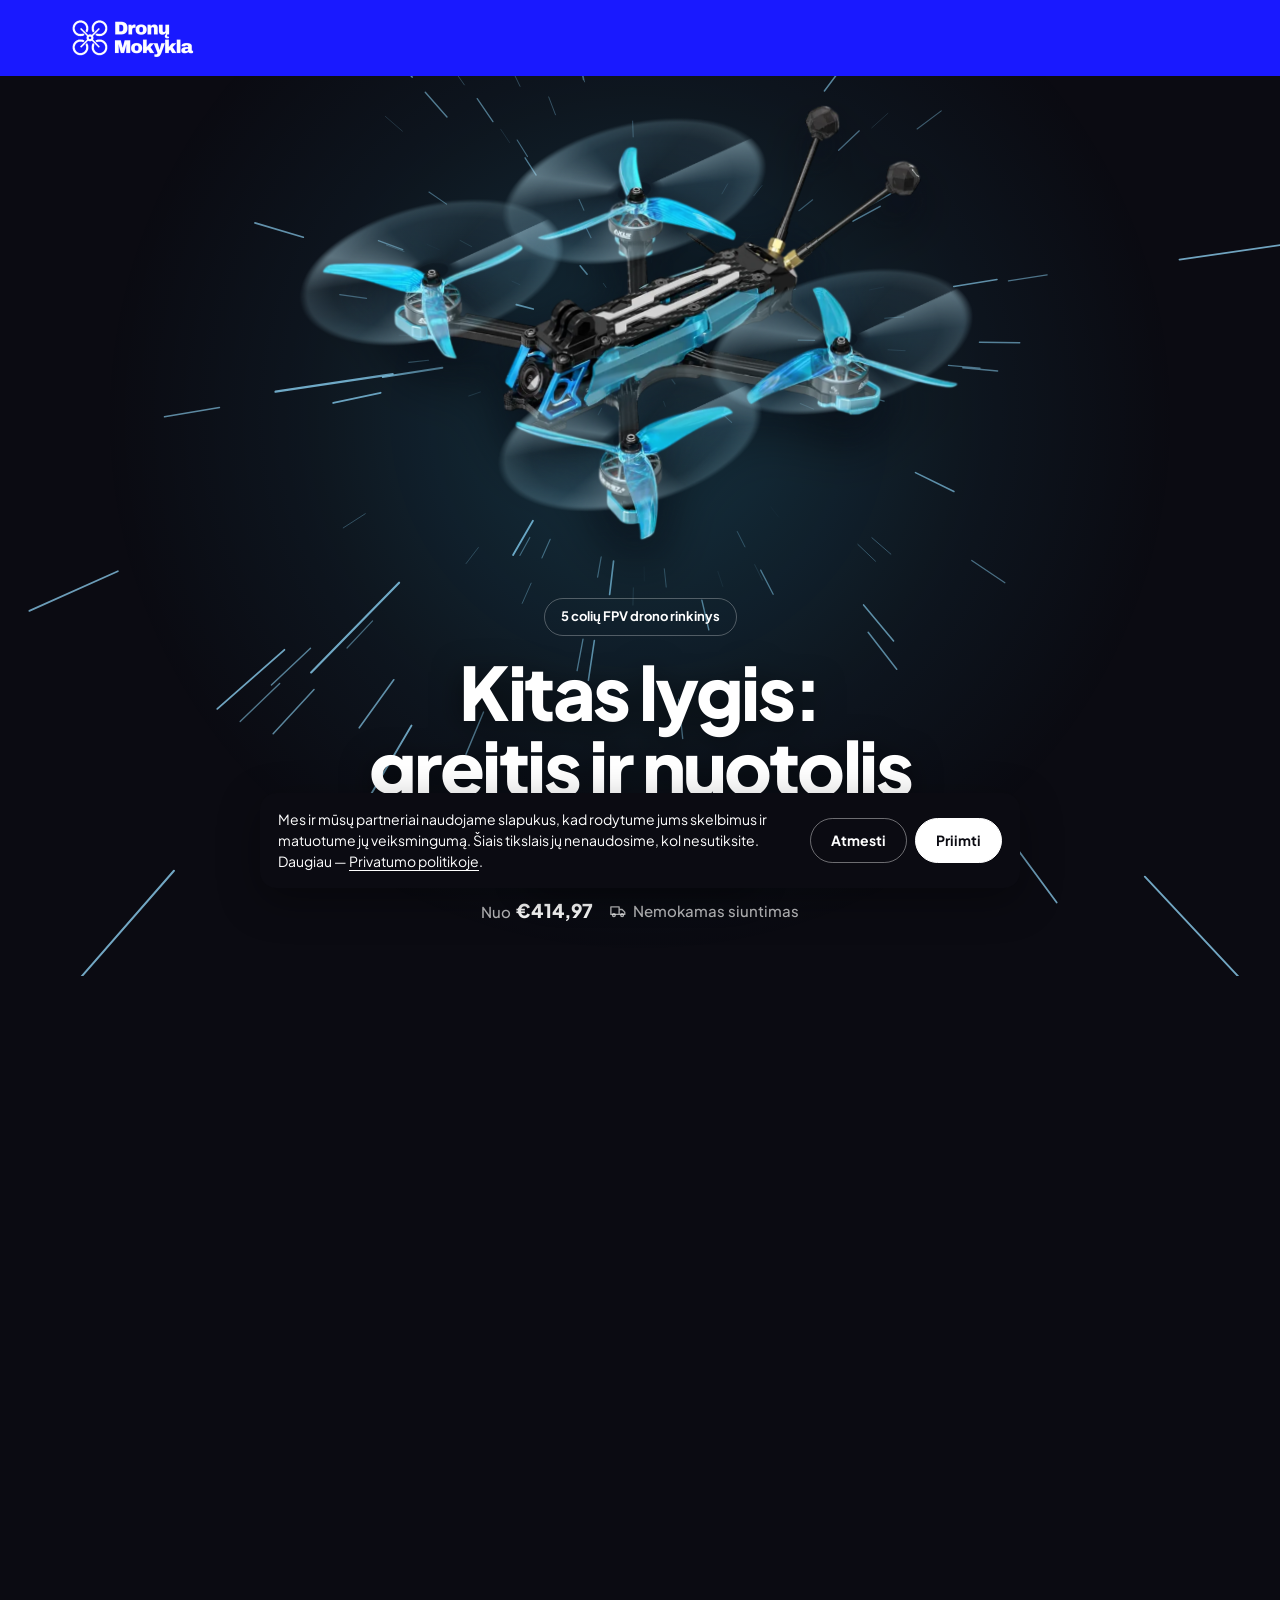
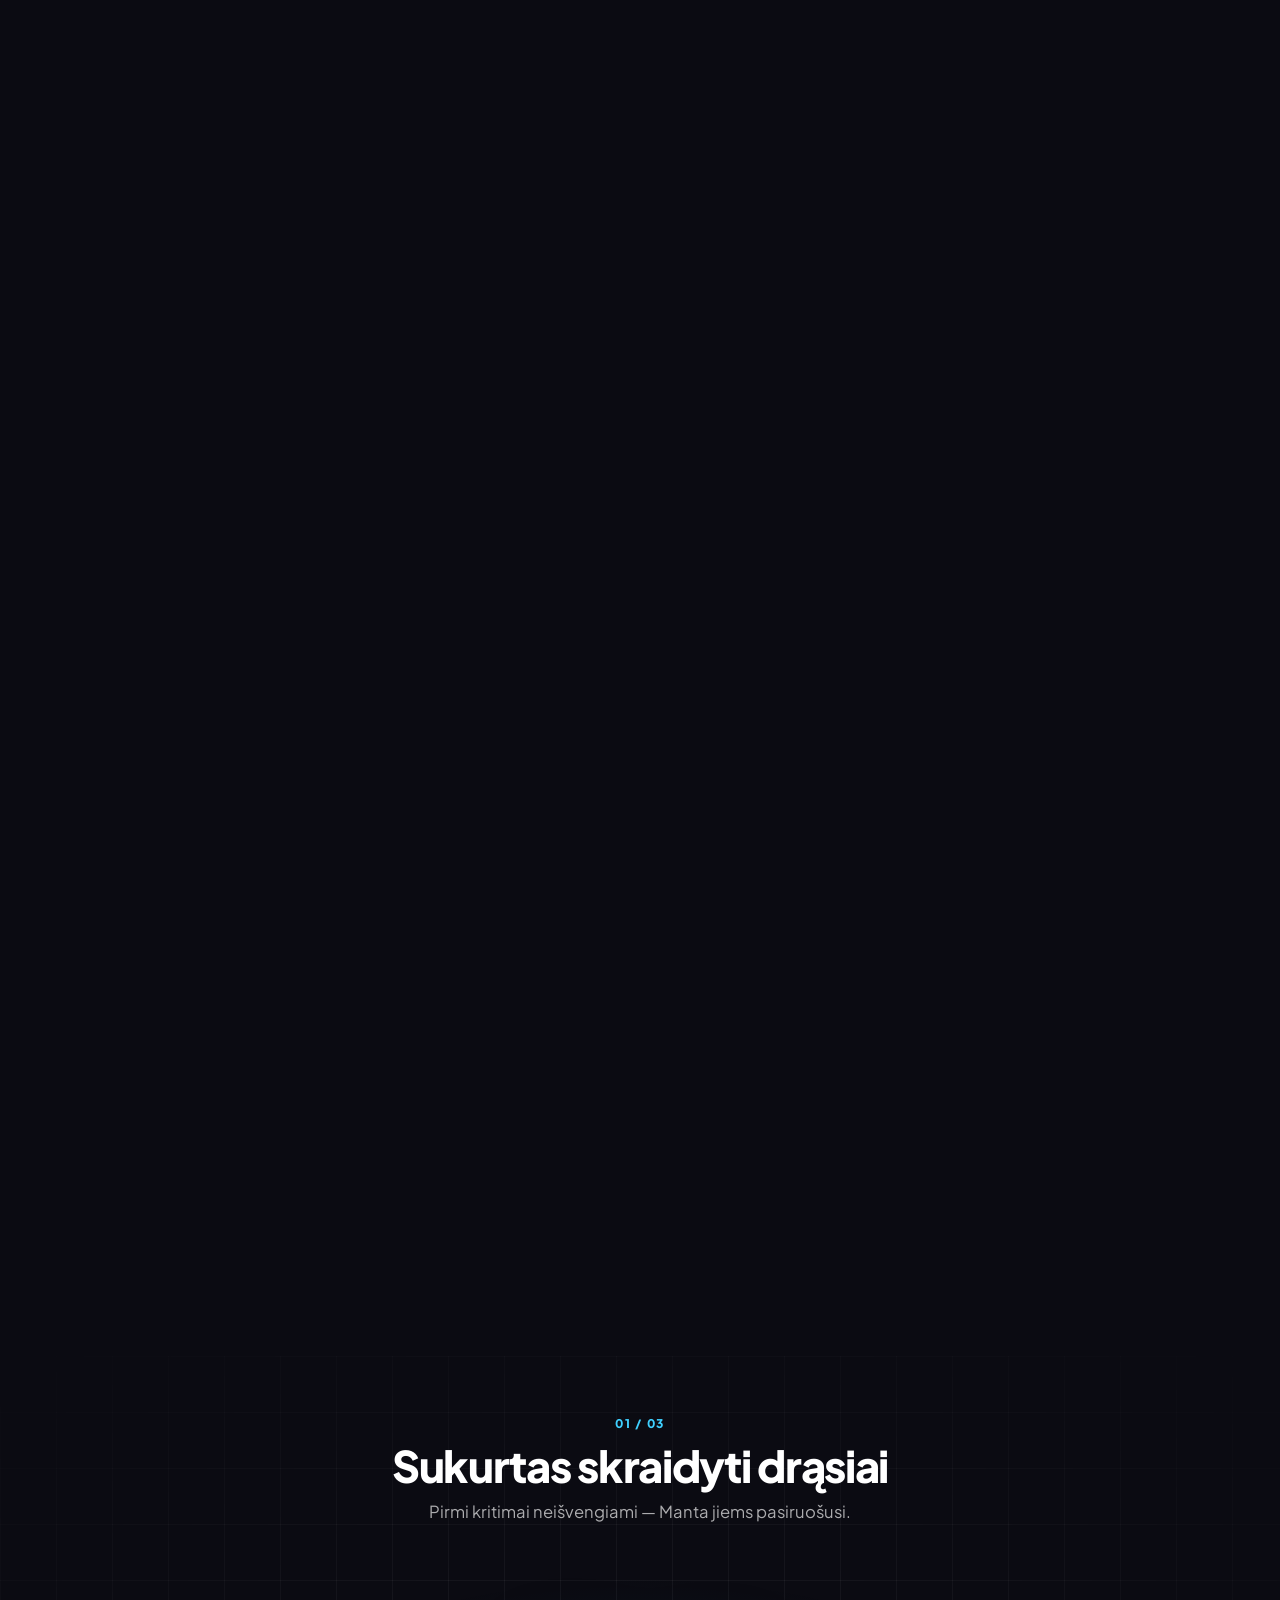
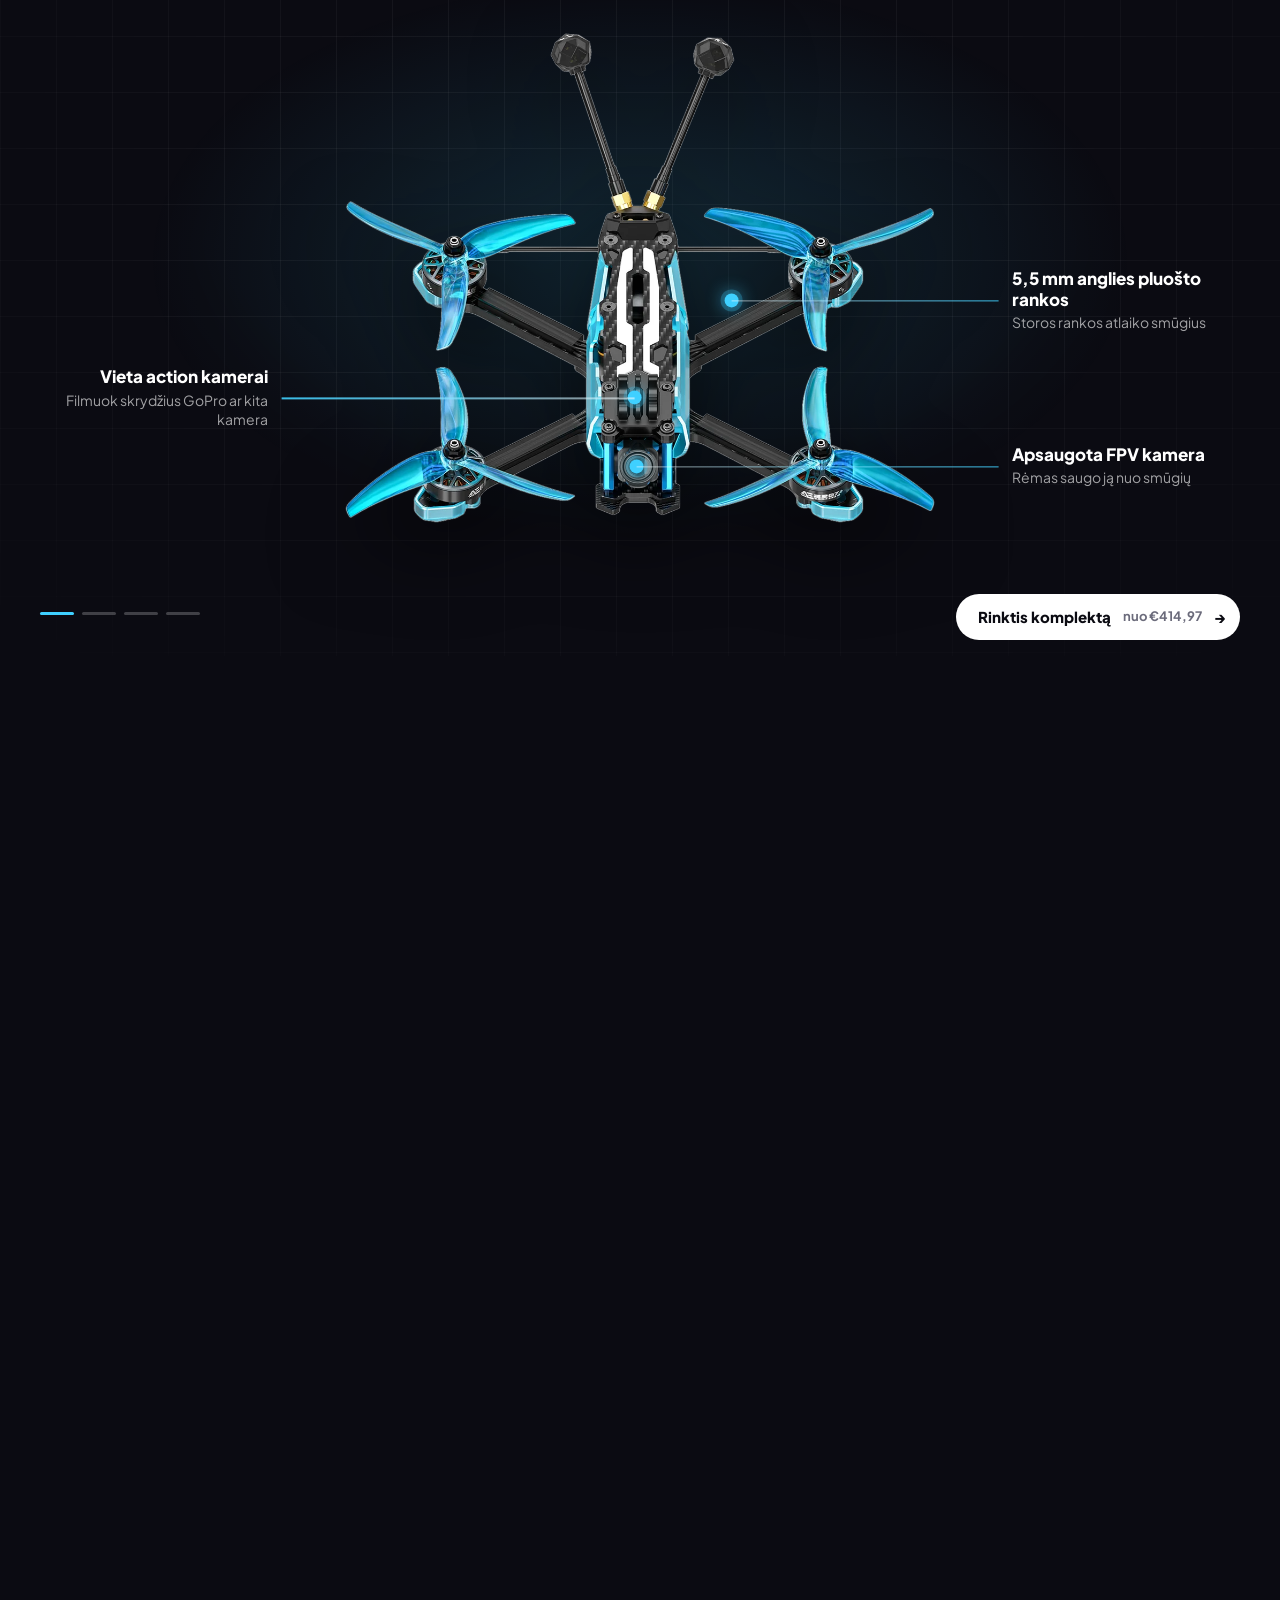
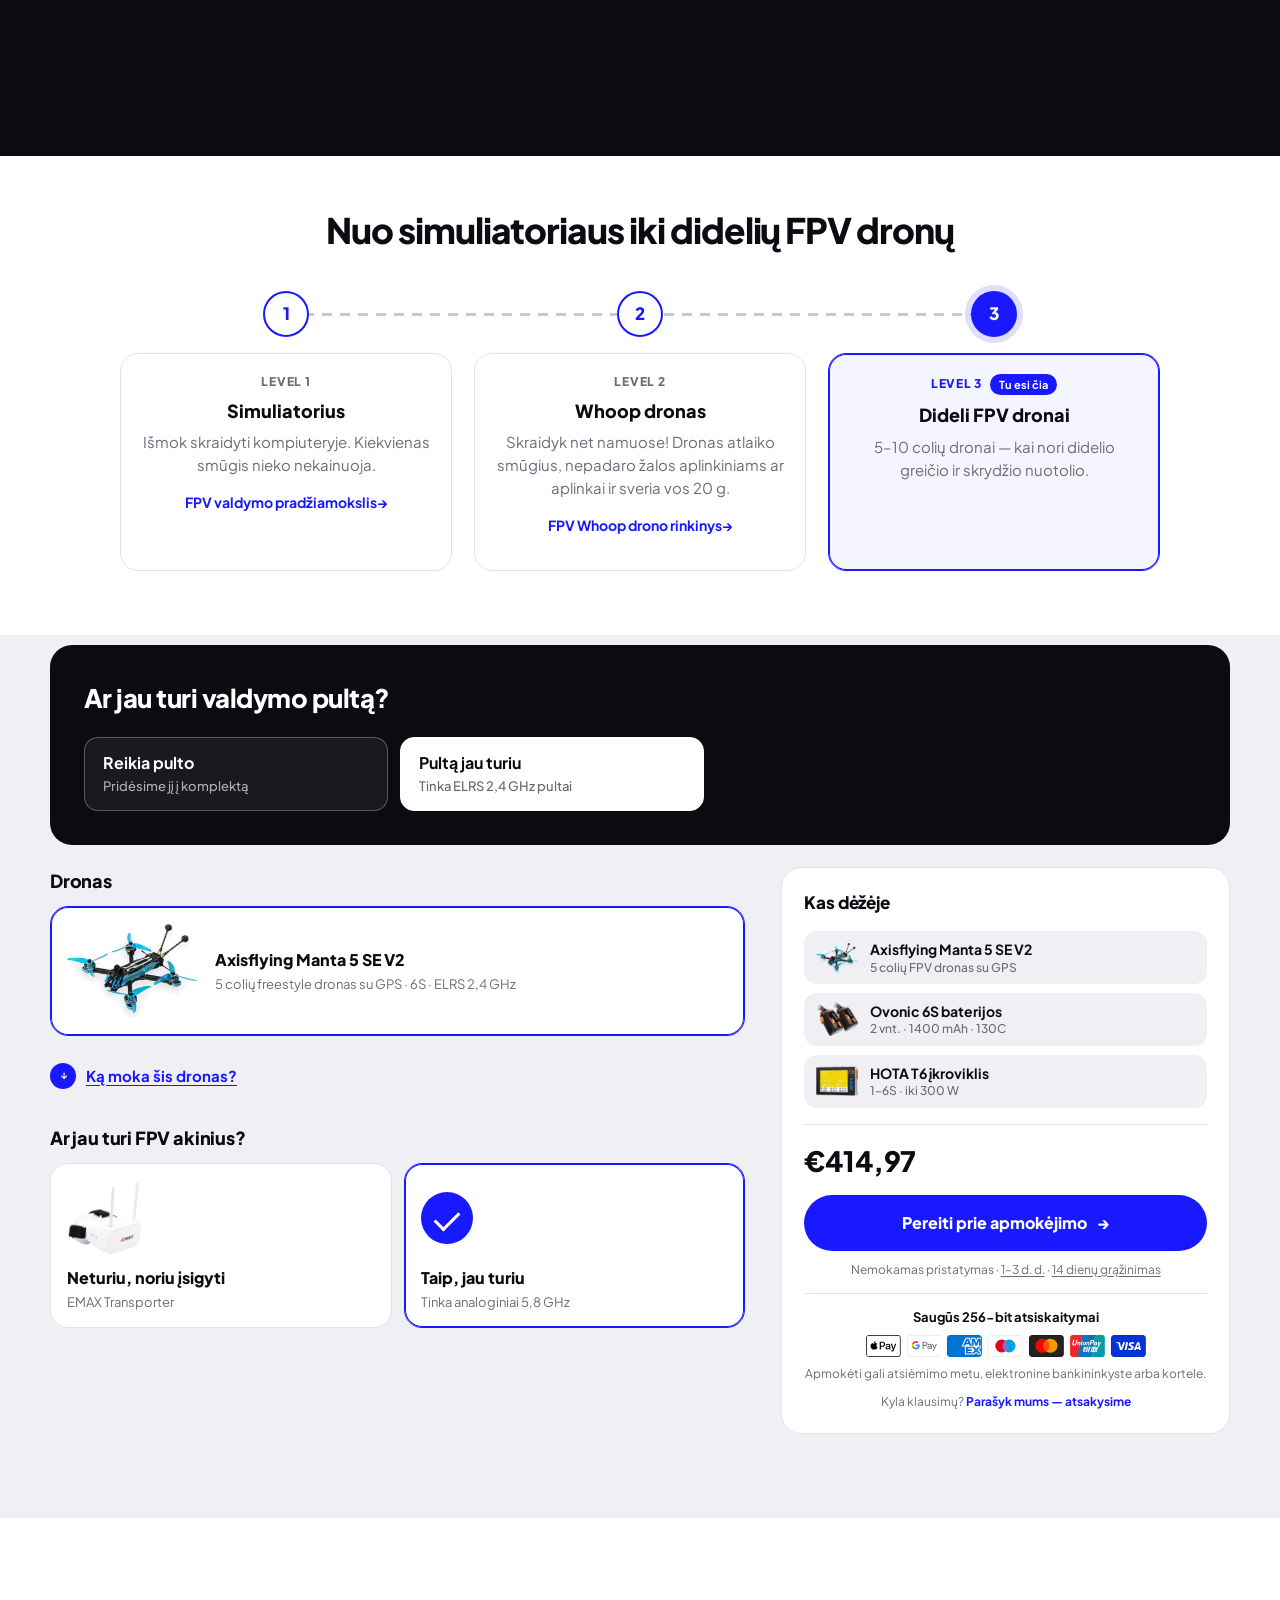
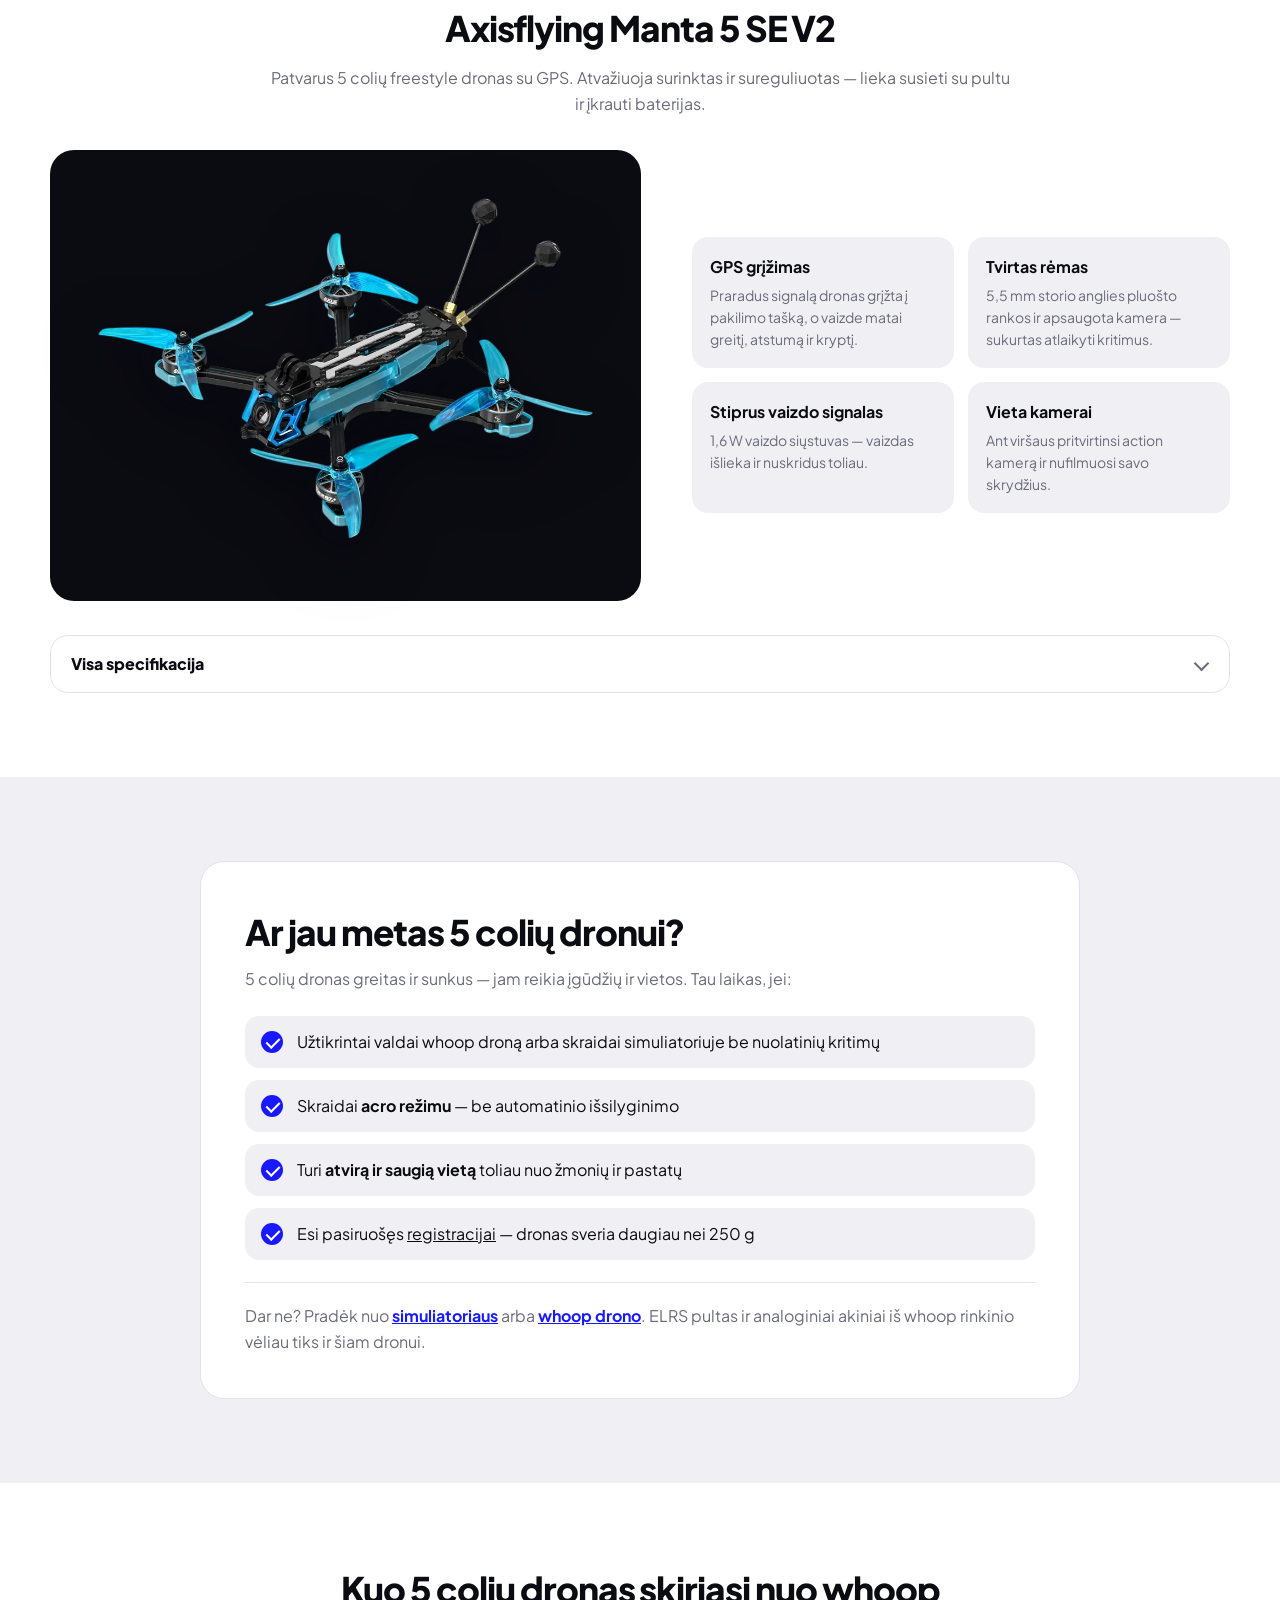
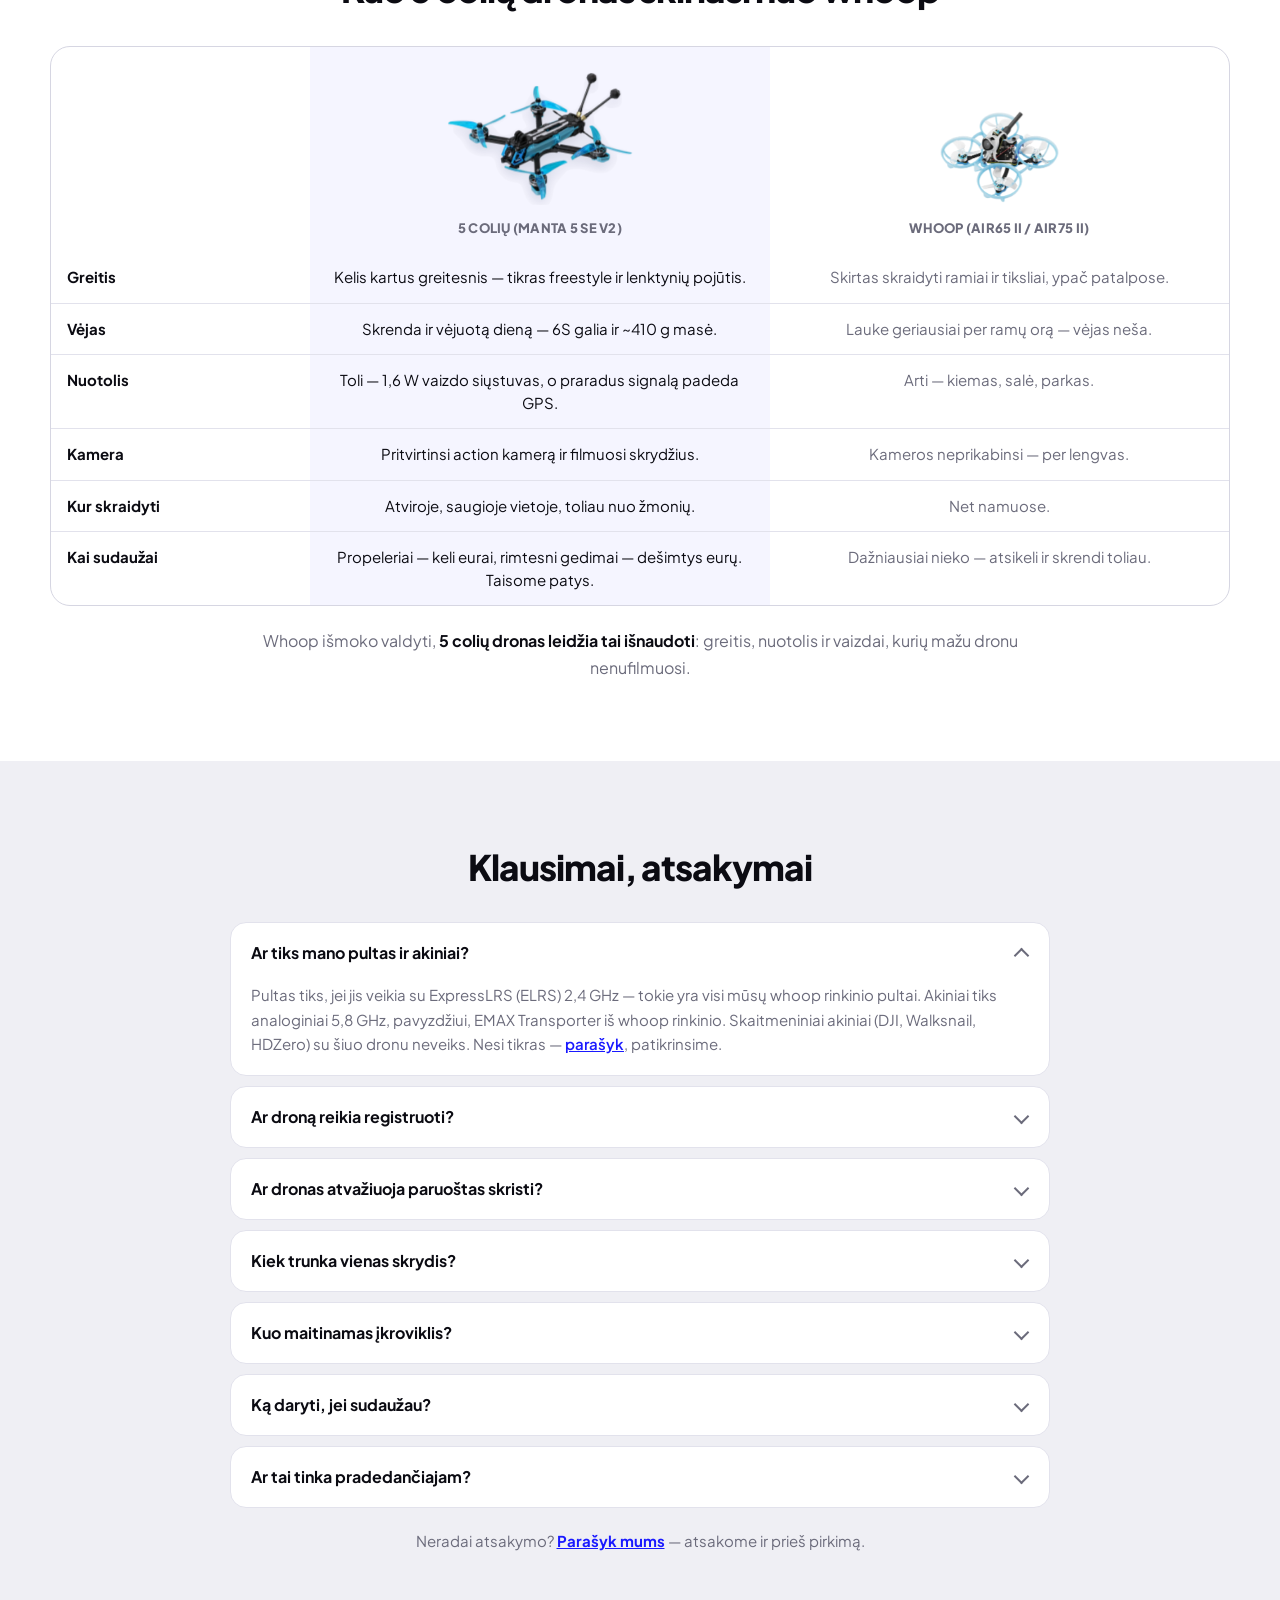
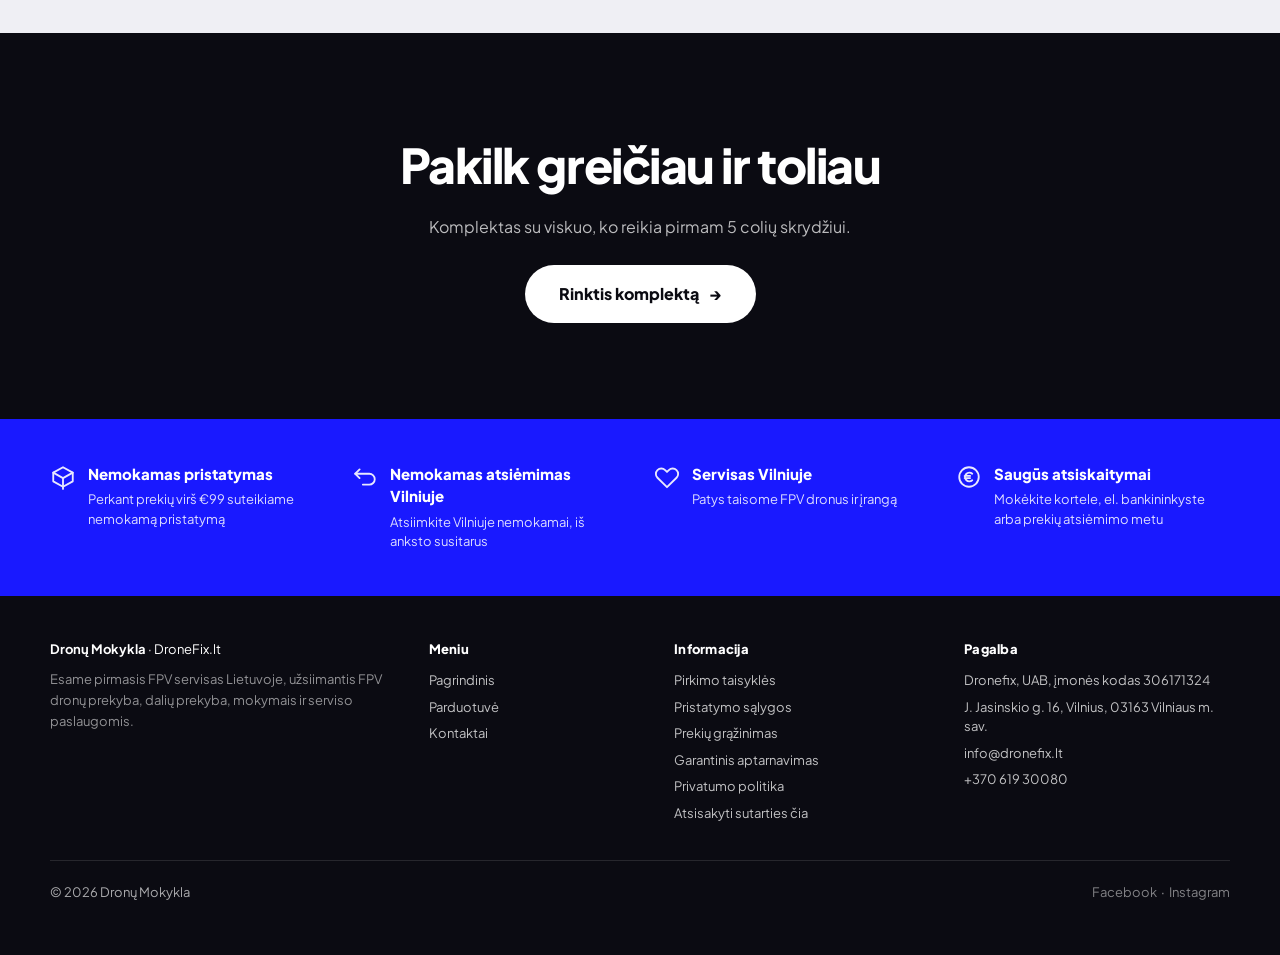
==== commit 81dbdd1d: "Isimta „24 men. garantija" is visu triju landingu Istatymine 2 metu garantija nera musu privalumas -" ====
--- a/5-coliu/index.html
+++ b/5-coliu/index.html
@@ -1163,8 +1163,7 @@
         <div class="smulkiai">
           Nemokamas pristatymas ·
           <a href="https://dronumokykla.lt/policies/shipping-policy" target="_blank" rel="noopener">1–3 d. d.</a> ·
-          <a href="https://dronumokykla.lt/policies/refund-policy" target="_blank" rel="noopener">14 dienų grąžinimas</a> ·
-          <a href="https://dronumokykla.lt/policies/legal-notice" target="_blank" rel="noopener">24 mėn. garantija</a>
+          <a href="https://dronumokykla.lt/policies/refund-policy" target="_blank" rel="noopener">14 dienų grąžinimas</a>
         </div>
         <div class="saugu">
           <b>Saugūs 256-bit atsiskaitymai</b>
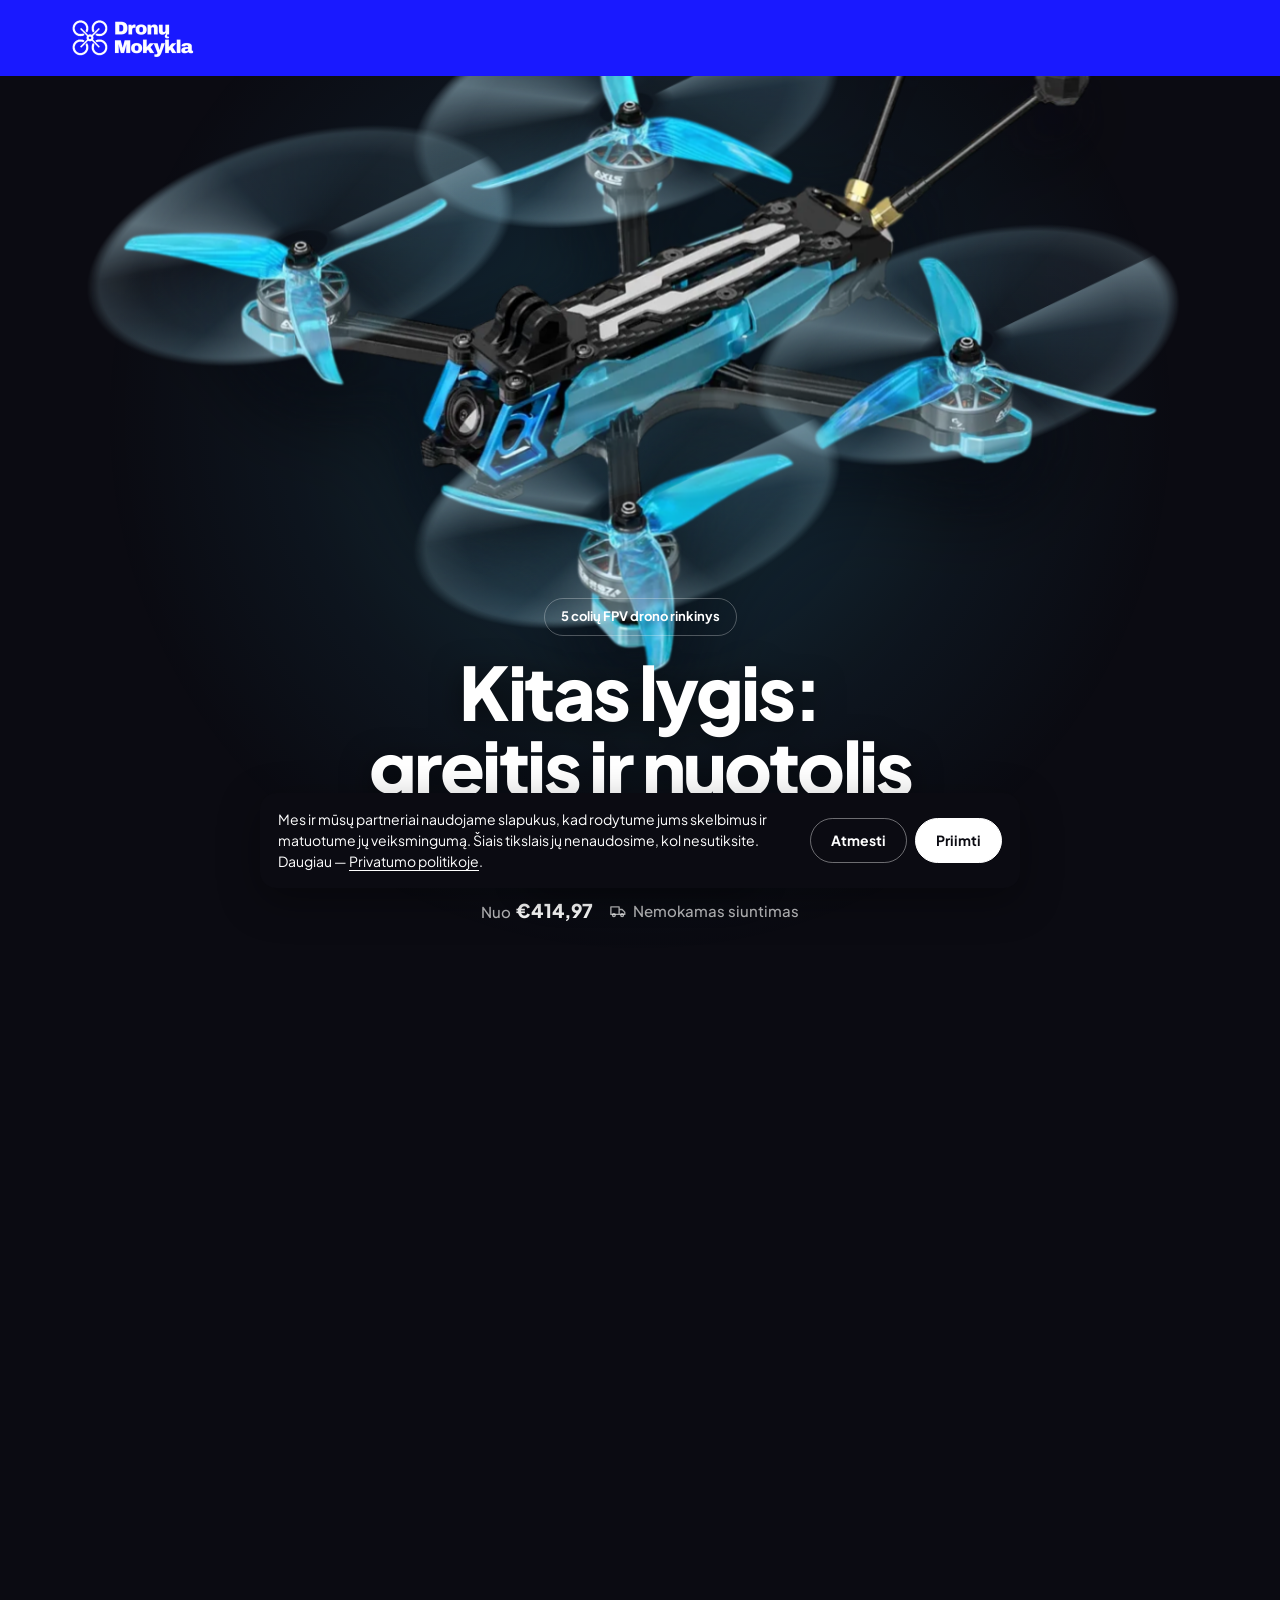
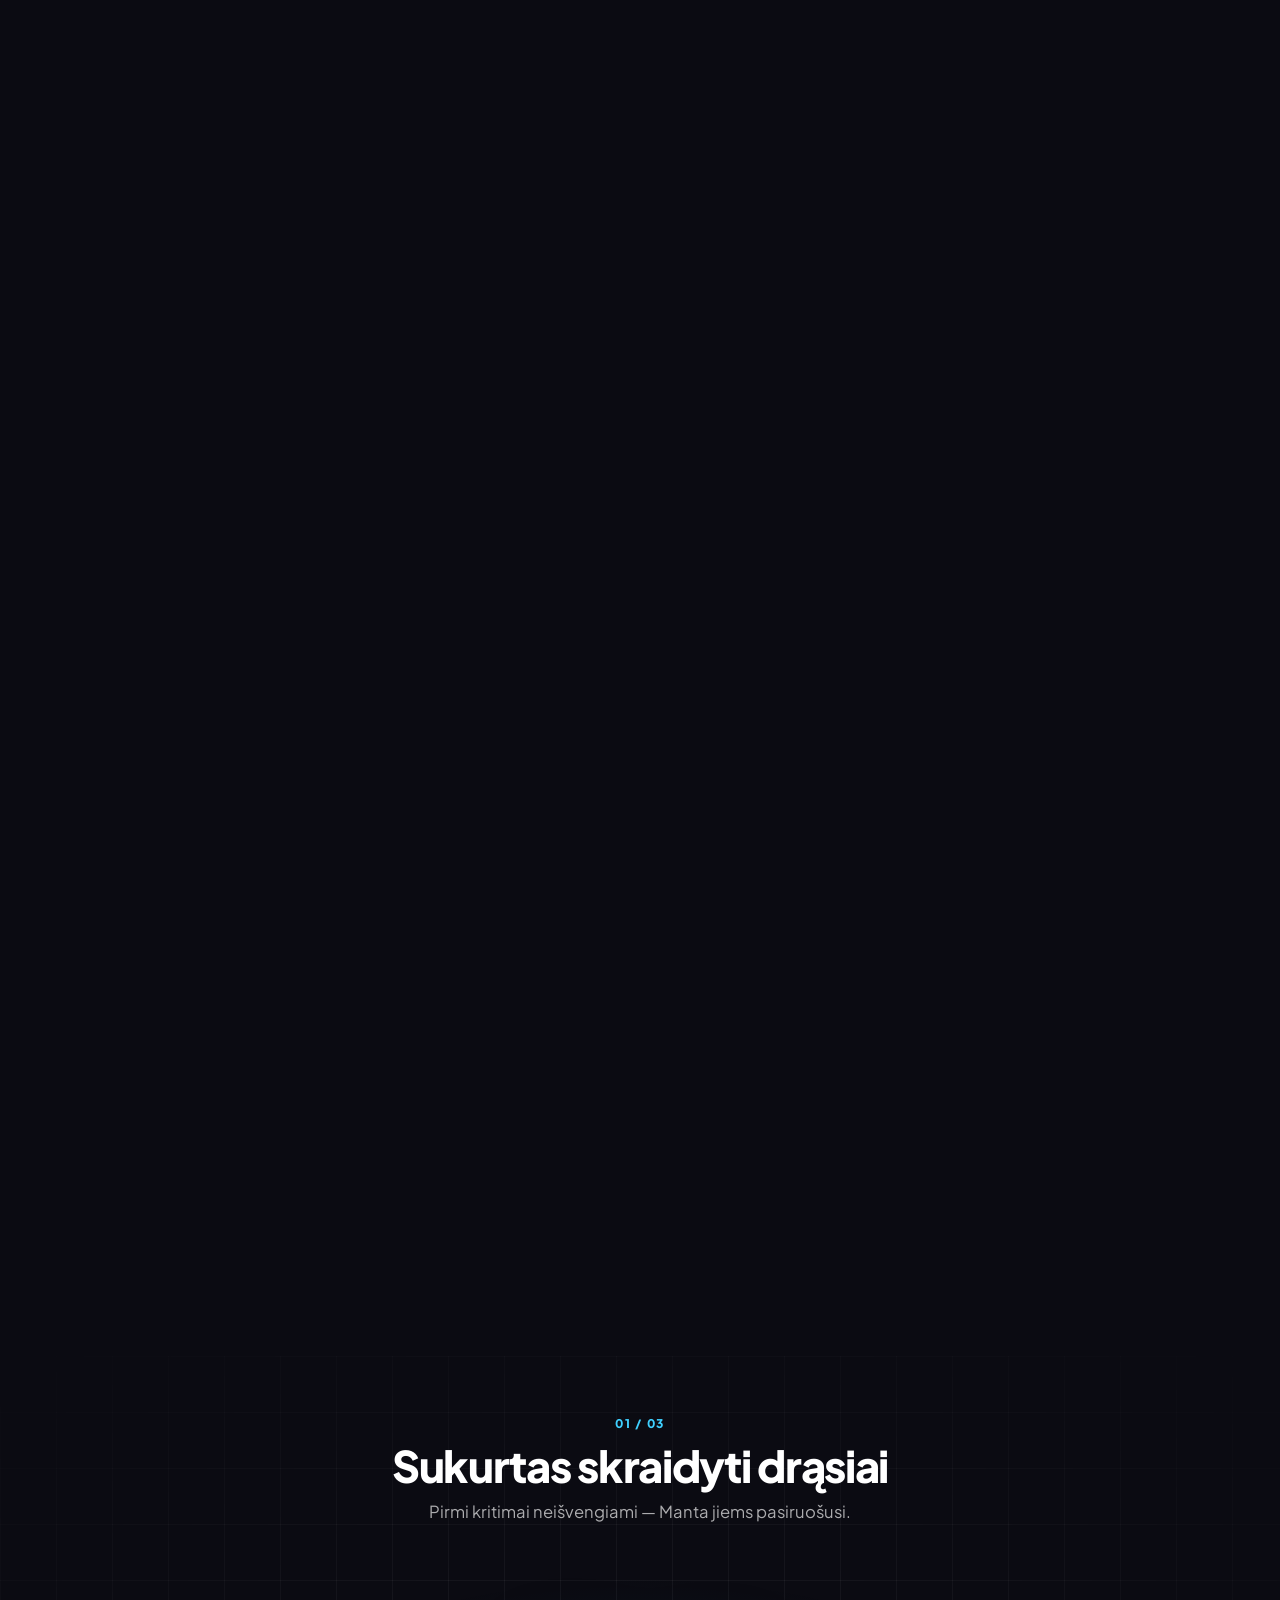
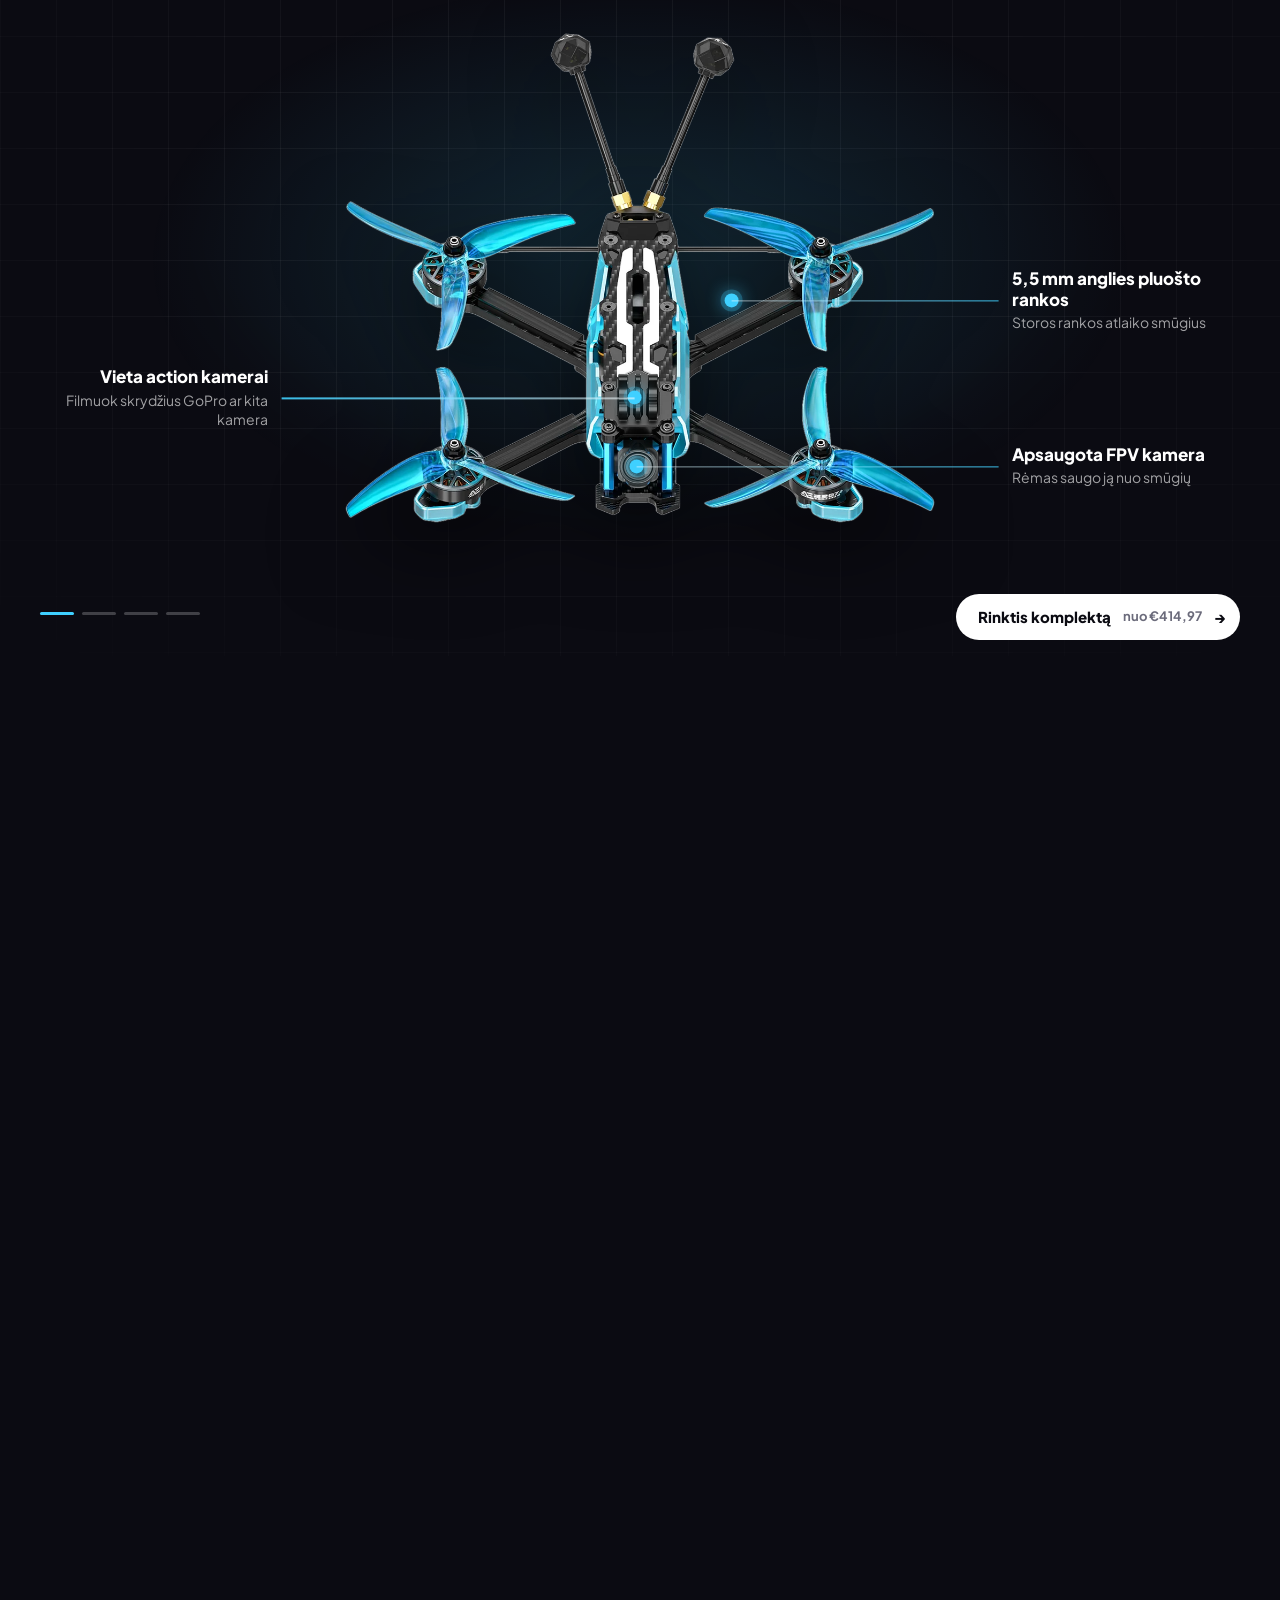
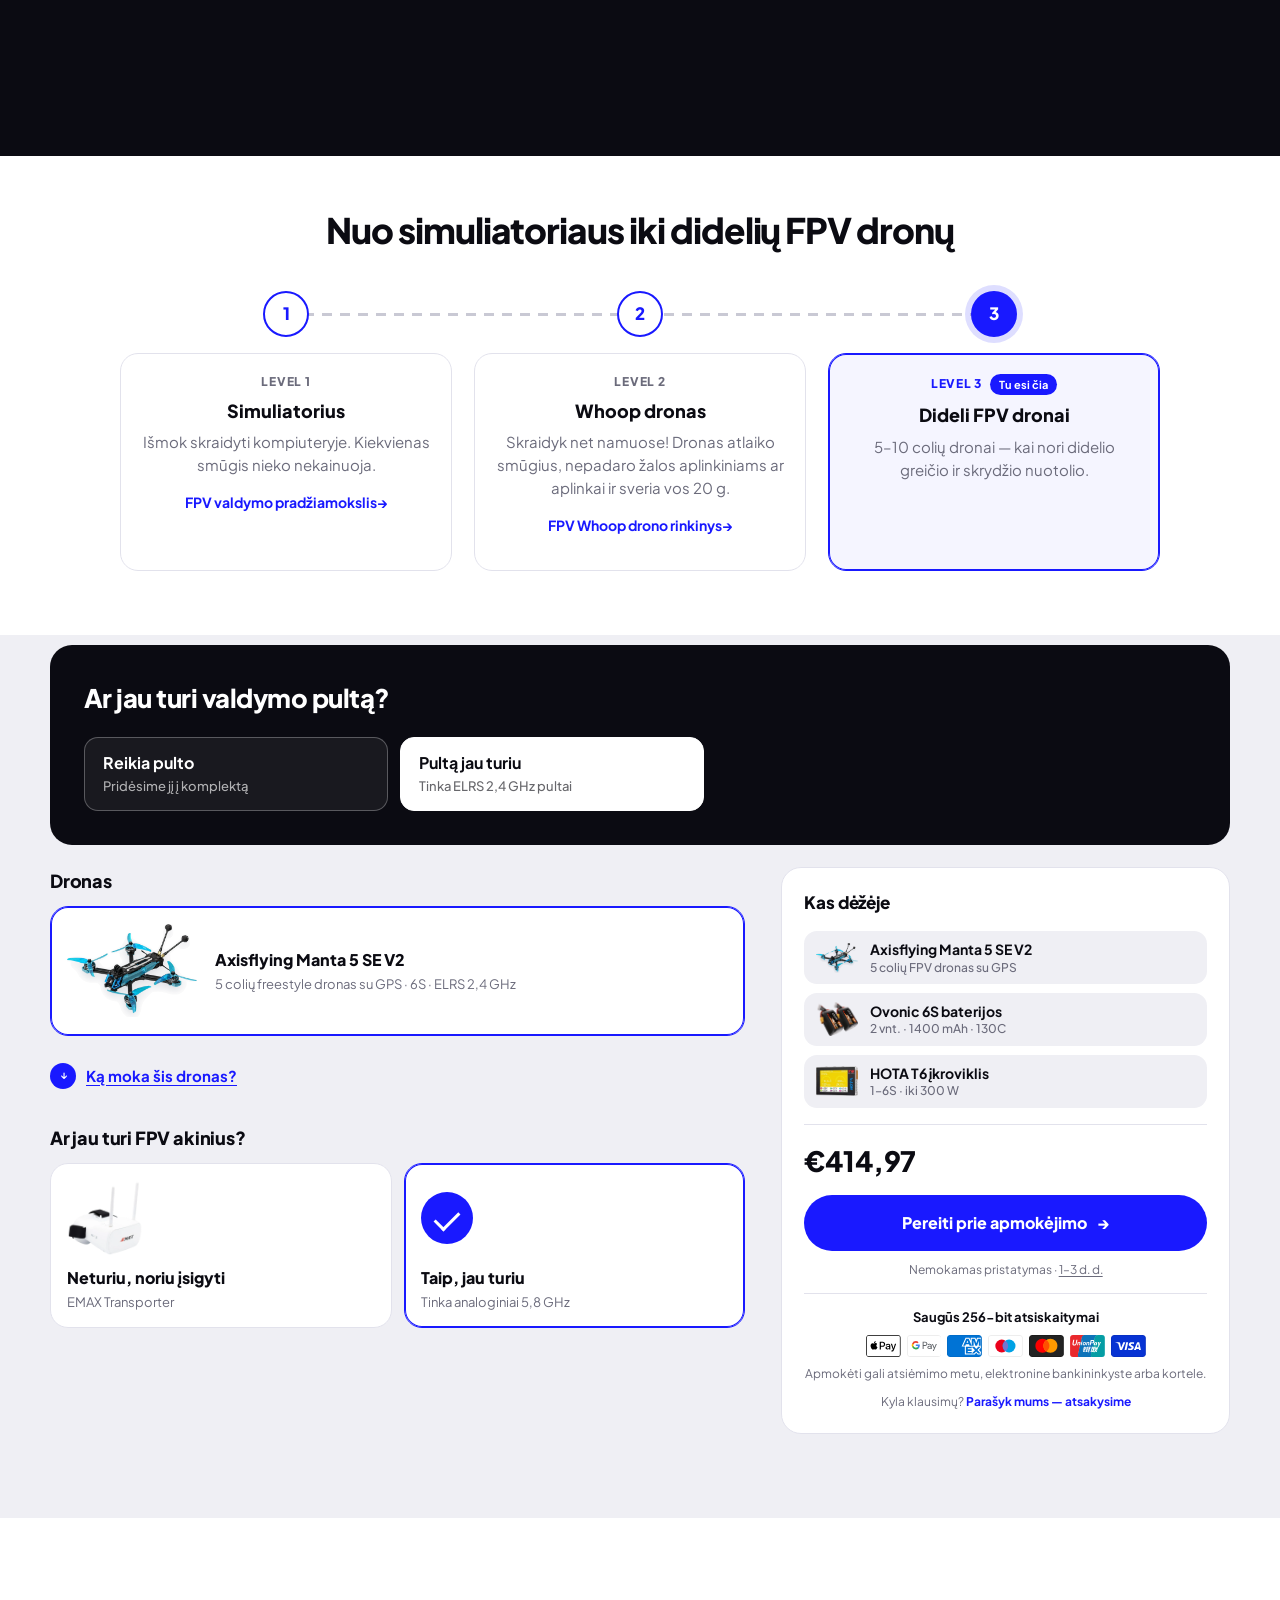
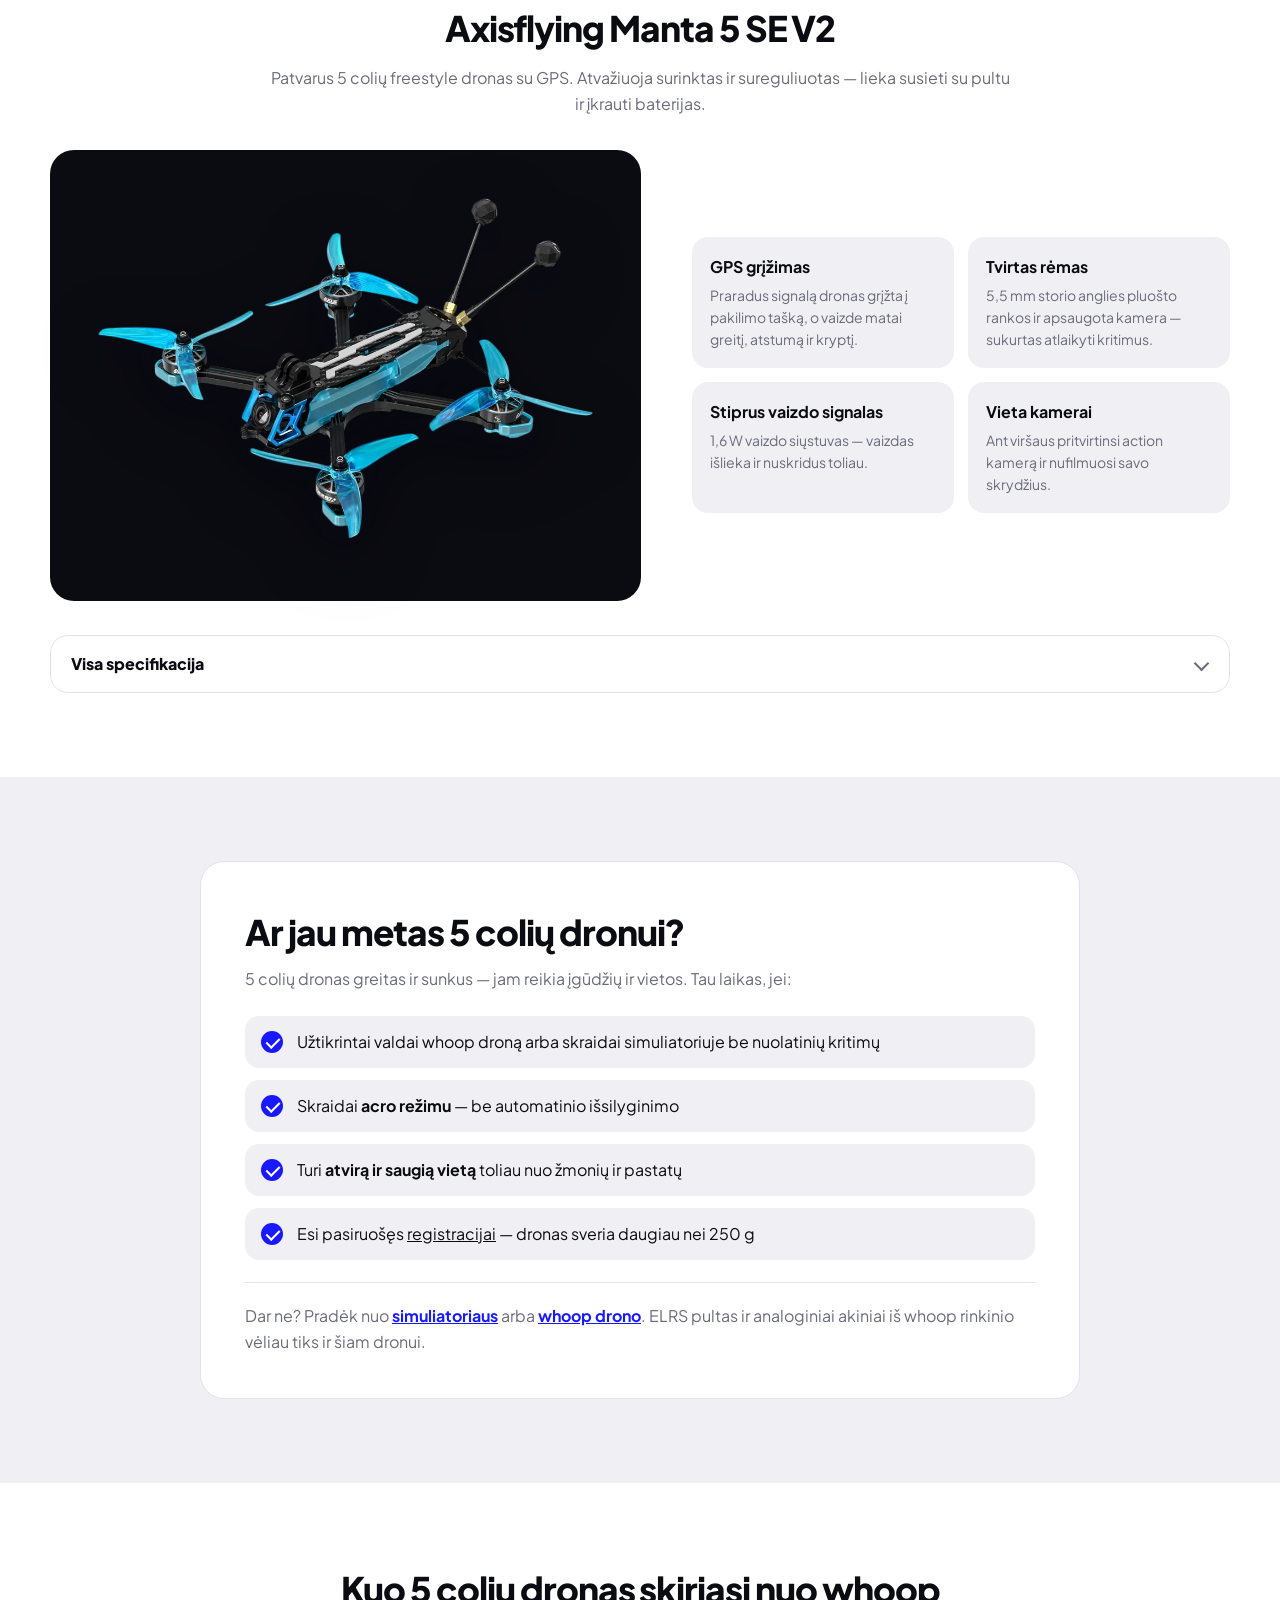
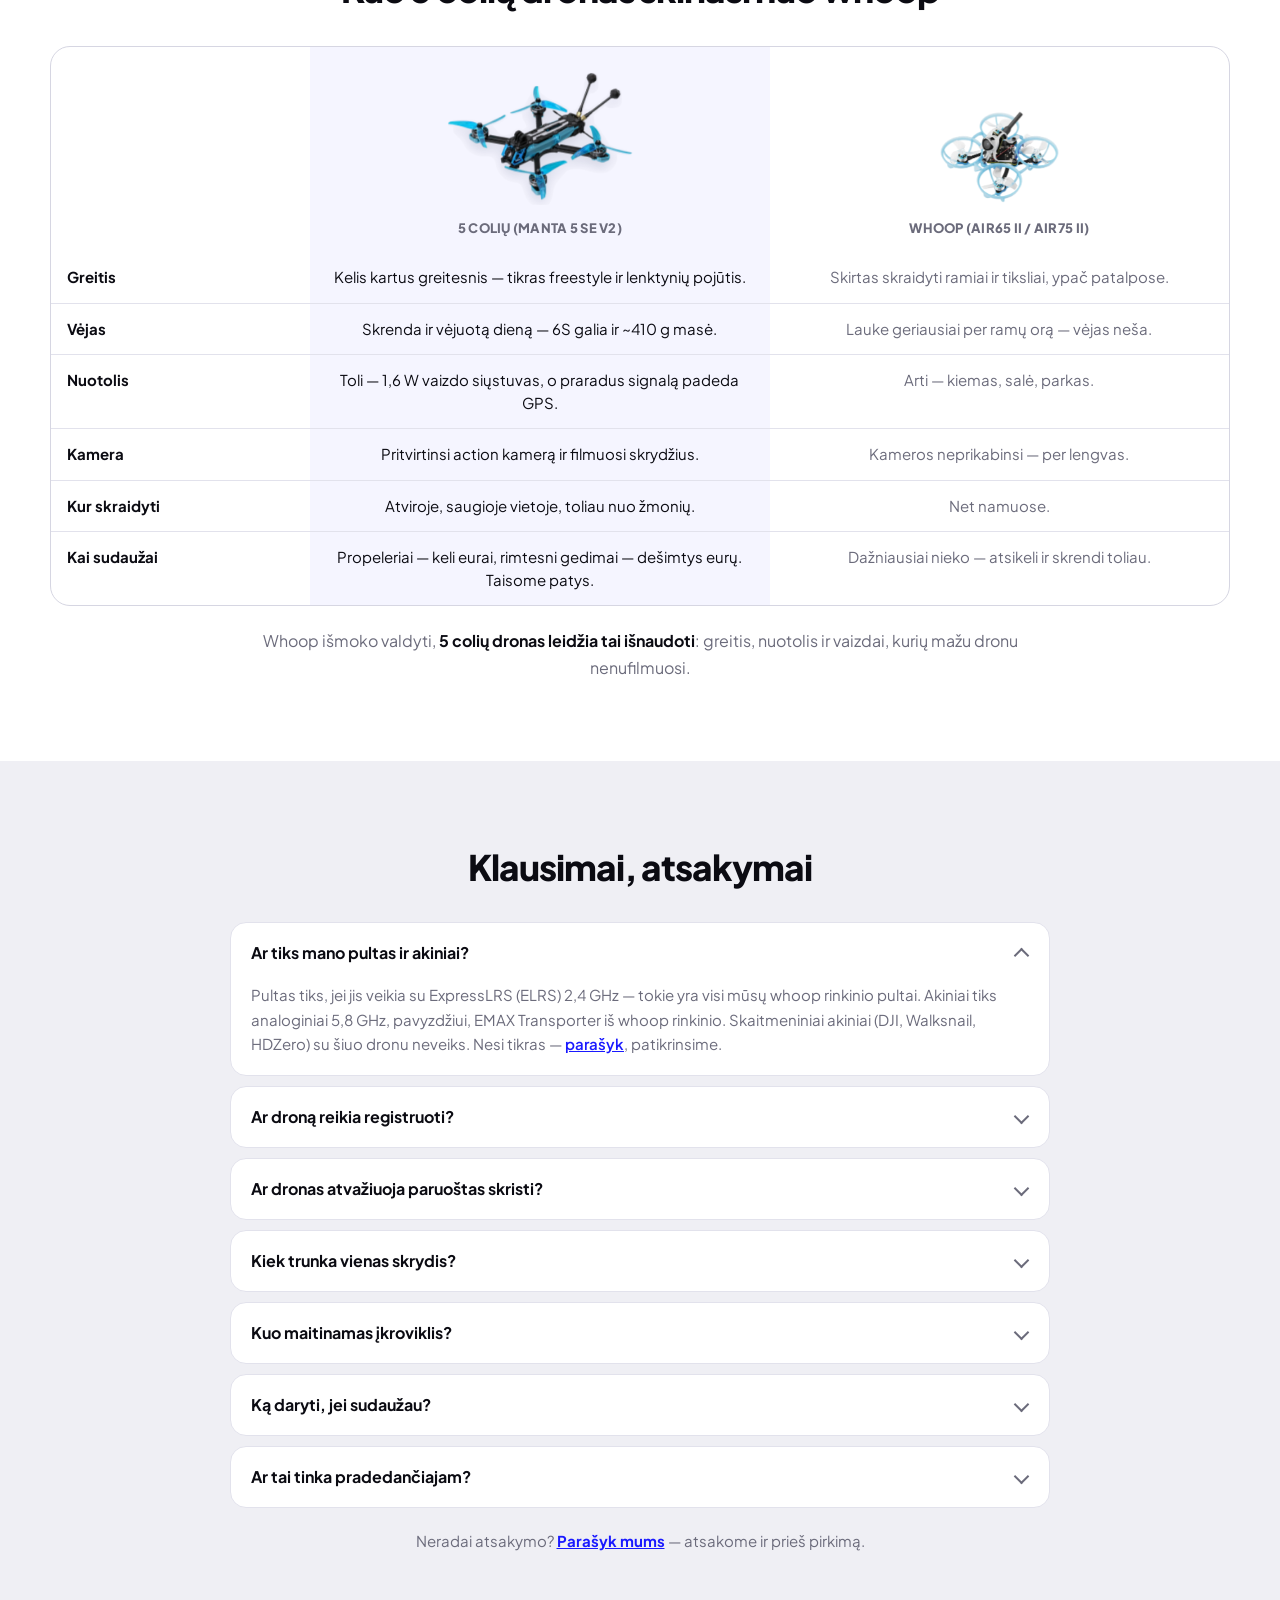
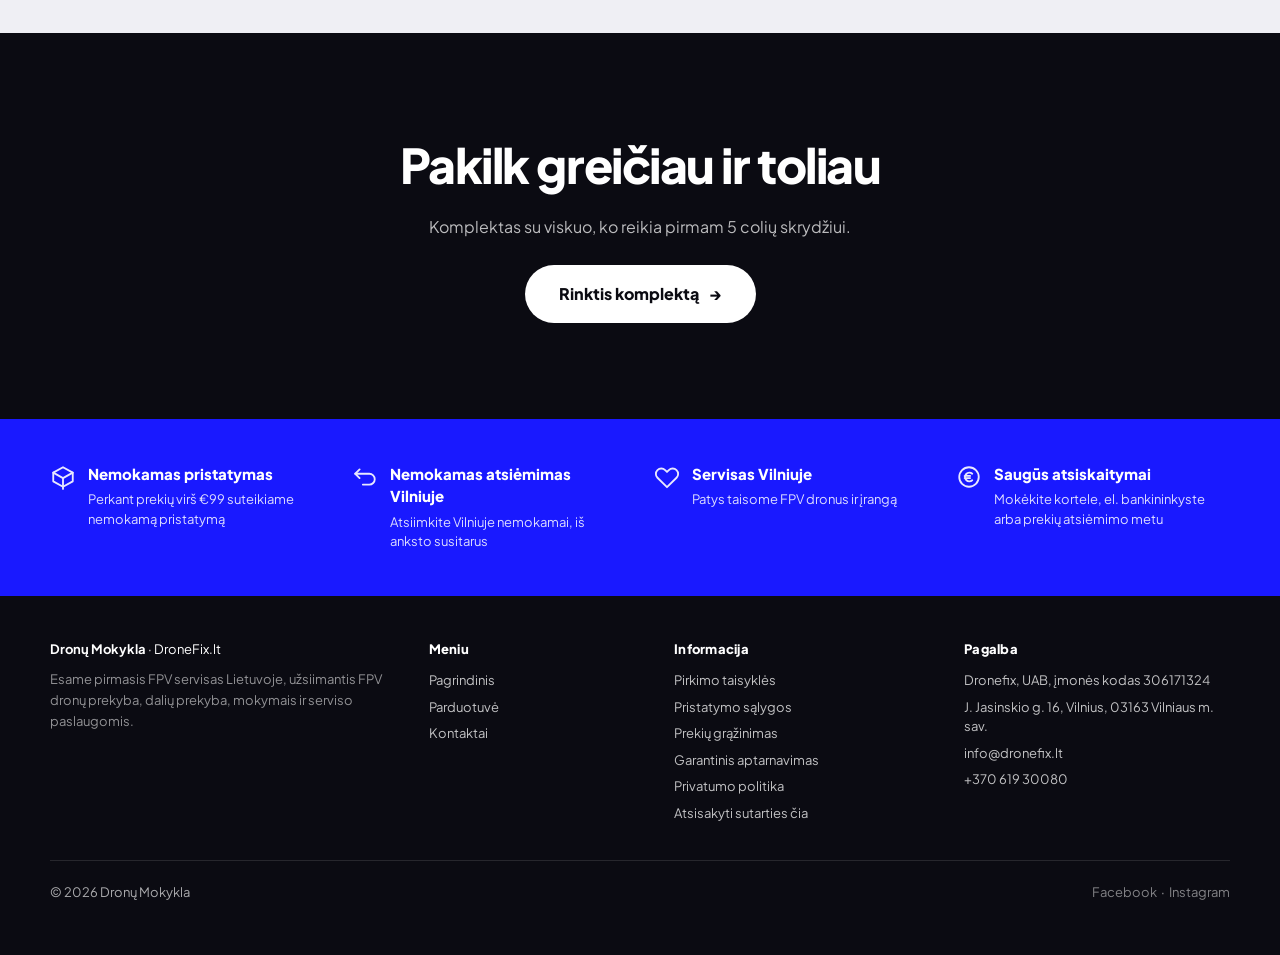
==== commit f9fec87d: "Isimti grazinimo teises teiginiai; atsisakymo nuoroda telefone matoma 1) VVTAT rasto 4.1 p. Isimta i" ====
--- a/5-coliu/index.html
+++ b/5-coliu/index.html
@@ -1162,8 +1162,7 @@
         <div class="laukiam" id="laukiam" hidden></div>
         <div class="smulkiai">
           Nemokamas pristatymas ·
-          <a href="https://dronumokykla.lt/policies/shipping-policy" target="_blank" rel="noopener">1–3 d. d.</a> ·
-          <a href="https://dronumokykla.lt/policies/refund-policy" target="_blank" rel="noopener">14 dienų grąžinimas</a>
+          <a href="https://dronumokykla.lt/policies/shipping-policy" target="_blank" rel="noopener">1–3 d. d.</a>
         </div>
         <div class="saugu">
           <b>Saugūs 256-bit atsiskaitymai</b>
